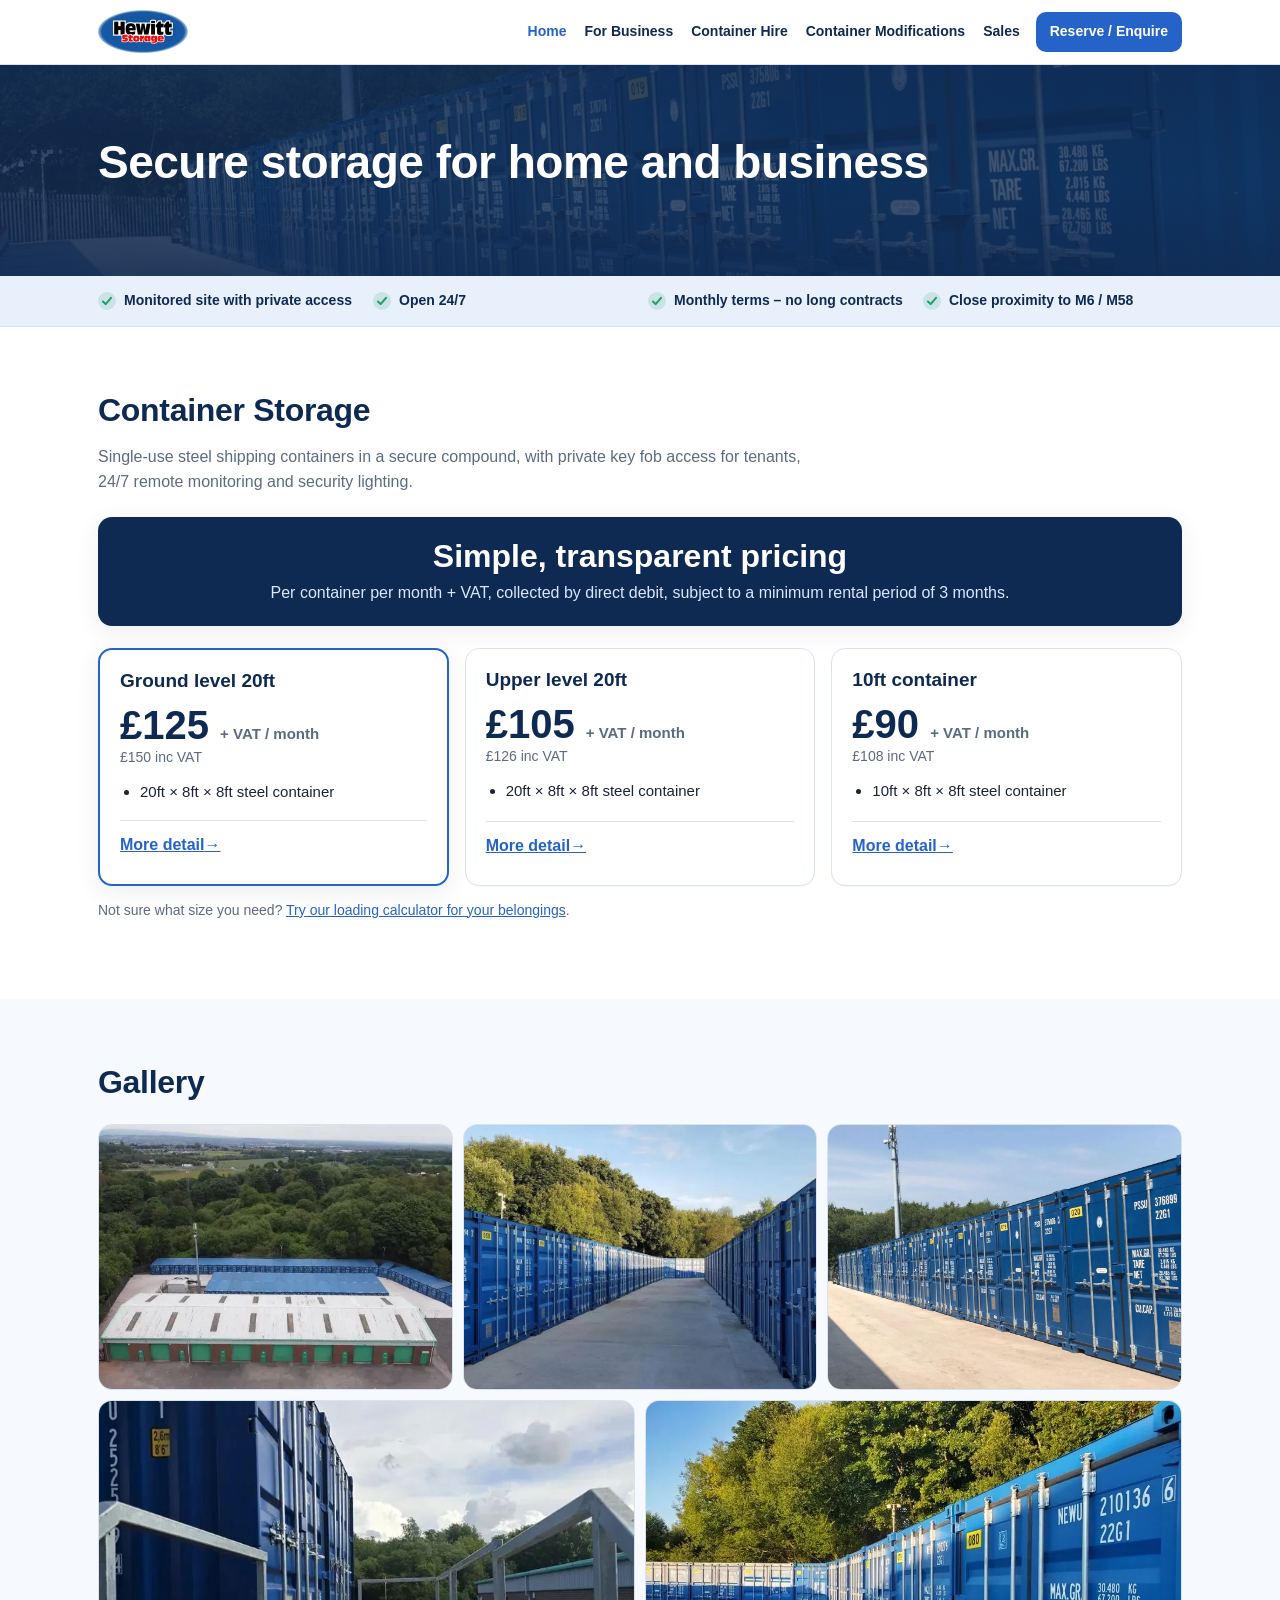
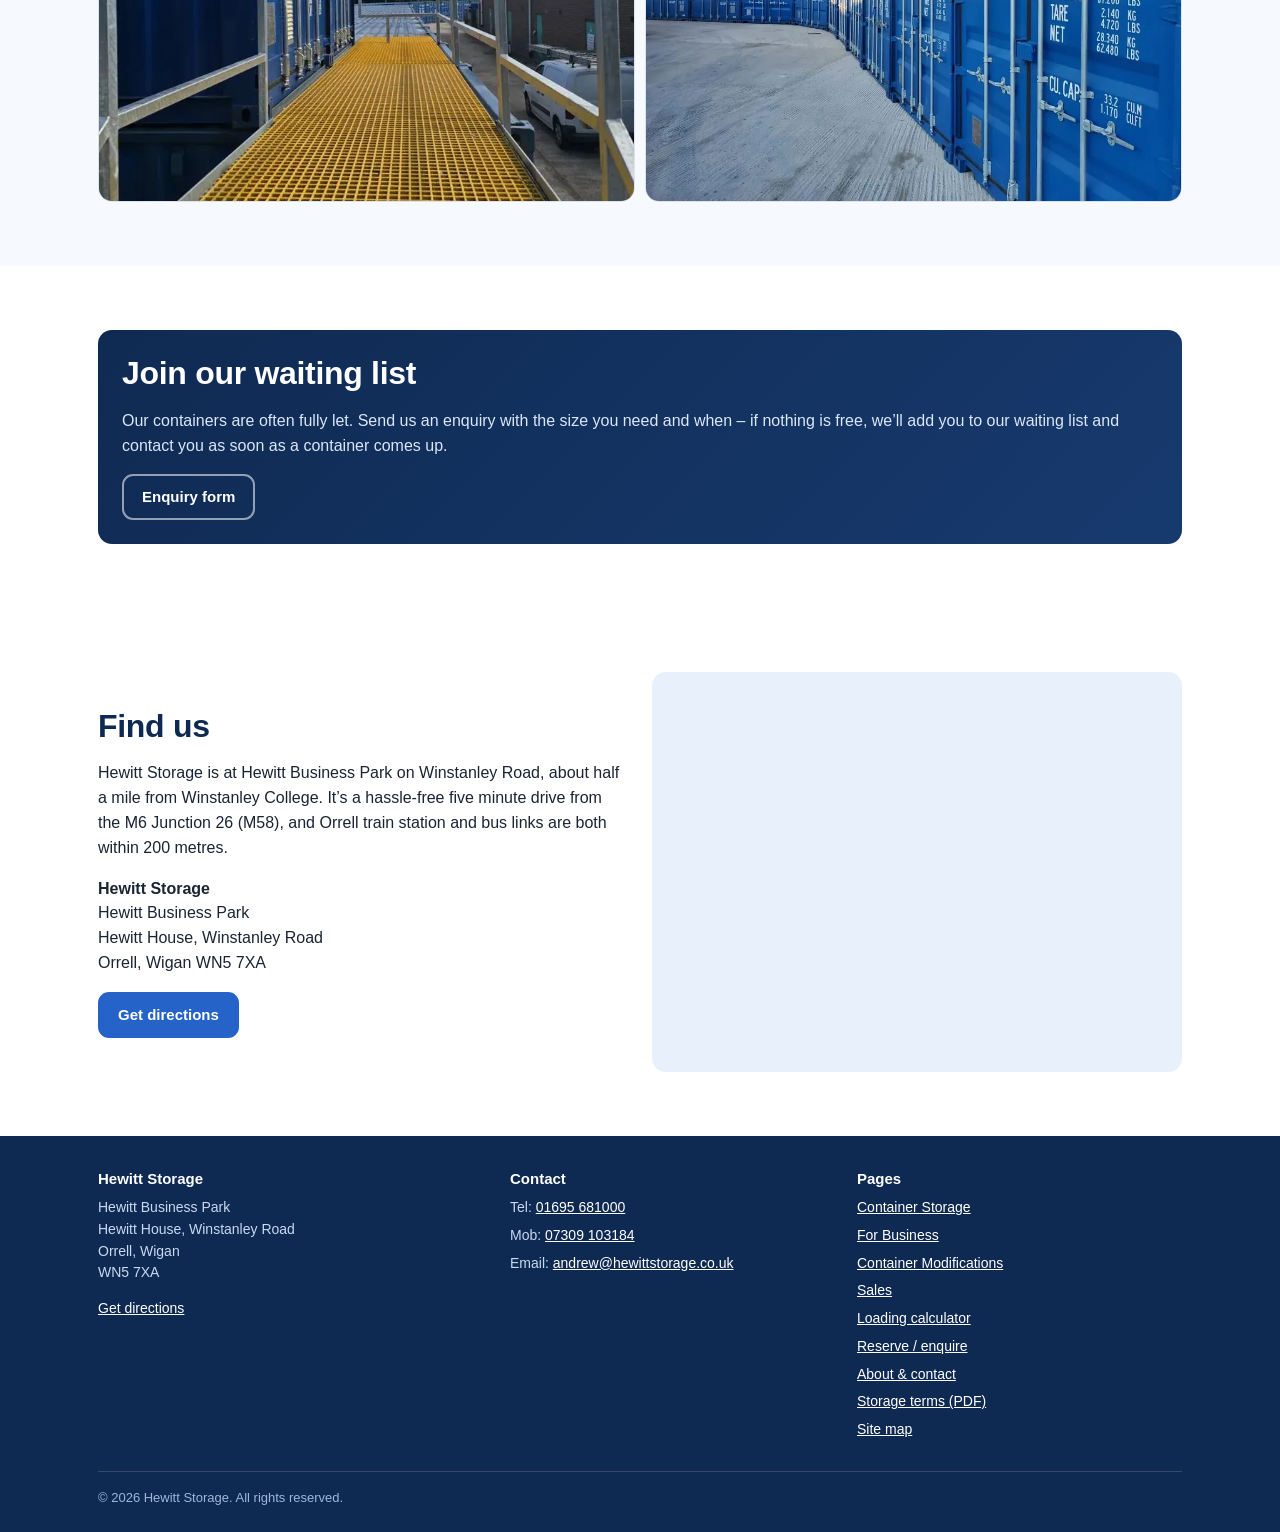
==== index.html @ f9db845c "Preview update 2026-10-16 14:47" ====
<!DOCTYPE html>
<html lang="en-GB">
<head>
<meta charset="utf-8">
<meta name="viewport" content="width=device-width, initial-scale=1">
<!-- PREVIEW-ONLY: remove the next line before go-live (see GO-LIVE.md) -->
<meta name="robots" content="noindex,nofollow"><!-- PREVIEW-ONLY -->
<title>Self Storage Wigan | Container Storage Orrell | Hewitt Storage</title>
<meta name="description" content="Secure storage services for home and business in Orrell, Wigan. Steel container storage from £90 + VAT a month, private fob access, 24/7 remote monitoring. Near the M6 / M58.">
<link rel="canonical" href="https://www.hewittstorage.co.uk/">
<meta name="theme-color" content="#0f2a52">
<meta property="og:type" content="website">
<meta property="og:site_name" content="Hewitt Storage">
<meta property="og:title" content="Self Storage Wigan | Container Storage Orrell | Hewitt Storage">
<meta property="og:description" content="Secure storage services for home and business in Orrell, Wigan. Steel container storage from £90 + VAT a month, private fob access, 24/7 remote monitoring. Near the M6 / M58.">
<meta property="og:url" content="https://www.hewittstorage.co.uk/">
<meta property="og:image" content="https://www.hewittstorage.co.uk/assets/img/container-row-1600.jpg">
<link rel="icon" href="assets/favicon.svg" type="image/svg+xml">
<link rel="stylesheet" href="assets/site.css?v=20261016a">
<!-- Google Tag Manager (existing container GTM-TWHT2SN4). Only loads on hewittstorage.co.uk / hewprop.co.uk, so preview visits are not tracked. -->
<script>if(/(^|\.)(hewittstorage|hewprop)\.co\.uk$/.test(location.hostname)){(function(w,d,s,l,i){w[l]=w[l]||[];w[l].push({'gtm.start':new Date().getTime(),event:'gtm.js'});var f=d.getElementsByTagName(s)[0],j=d.createElement(s),dl=l!='dataLayer'?'&l='+l:'';j.async=true;j.src='https://www.googletagmanager.com/gtm.js?id='+i+dl;f.parentNode.insertBefore(j,f);})(window,document,'script','dataLayer','GTM-TWHT2SN4');}</script>
<script type="application/ld+json">{
 "@context": "https://schema.org",
 "@type": "SelfStorage",
 "@id": "https://www.hewittstorage.co.uk/#hewitt-storage",
 "name": "Hewitt Storage",
 "description": "Secure 20ft steel container storage at Hewitt Business Park, Orrell, Wigan. Private key fob access, 24/7 remote monitoring and security lighting. Ground level 20ft, upper level 20ft and 10ft containers.",
 "url": "https://www.hewittstorage.co.uk/",
 "telephone": "01695 681000",
 "email": "andrew@hewittstorage.co.uk",
 "image": "https://www.hewittstorage.co.uk/assets/img/container-row-1600.jpg",
 "logo": "https://www.hewittstorage.co.uk/assets/img/hewitt-storage-logo.png",
 "priceRange": "£90–£125 + VAT per month",
 "address": {
  "@type": "PostalAddress",
  "streetAddress": "Hewitt House, Winstanley Road",
  "addressLocality": "Orrell, Wigan",
  "addressRegion": "Greater Manchester",
  "postalCode": "WN5 7XA",
  "addressCountry": "GB"
 },
 "geo": {
  "@type": "GeoCoordinates",
  "latitude": 53.52833,
  "longitude": -2.70699
 },
 "hasMap": "https://www.google.com/maps/search/?api=1&query=Hewitt+Business+Park+Winstanley+Road+Orrell+Wigan+WN5+7XA",
 "openingHoursSpecification": [
  {
   "@type": "OpeningHoursSpecification",
   "dayOfWeek": [
    "Monday",
    "Tuesday",
    "Wednesday",
    "Thursday",
    "Friday",
    "Saturday",
    "Sunday"
   ],
   "opens": "00:00",
   "closes": "23:59"
  }
 ],
 "areaServed": [
  "Orrell",
  "Wigan",
  "Upholland",
  "Billinge",
  "Skelmersdale"
 ]
}</script><link rel="preload" as="image" type="image/webp" href="assets/img/container-row-800.webp" media="(max-width:799px)">
<link rel="preload" as="image" type="image/webp" href="assets/img/container-row-1600.webp" media="(min-width:800px)">
</head>
<body class="has-mbar">
<a class="skip" href="#main">Skip to content</a>
<header class="site-head"><div class="wrap">
<a class="brand" href="index.htm"><picture><source type="image/webp" srcset="assets/img/hewitt-storage-logo-180.webp"><img src="assets/img/hewitt-storage-logo.png" alt="Hewitt Storage" width="90" height="44"></picture></a>
<button class="nav-toggle" type="button" aria-expanded="false" aria-controls="site-nav"><svg viewBox="0 0 20 20" aria-hidden="true"><path d="M3 5h14M3 10h14M3 15h14" stroke="currentColor" stroke-width="2" stroke-linecap="round"/></svg>Menu</button>
<nav class="site-nav" id="site-nav" aria-label="Main"><ul><li><a href="index.htm" aria-current="page">Home</a></li><li><a href="business.htm">For Business</a></li><li><a href="container-hire.htm">Container Hire</a></li><li><a href="modifications.htm">Container Modifications</a></li><li><a href="sales.htm">Sales</a></li><li><a class="nav-cta" href="reserve.htm">Reserve / Enquire</a></li></ul></nav>
</div></header>
<main id="main">
<section class="hero"><div class="wrap">
<h1>Secure storage for home and business</h1>
</div></section>
<div class="trust"><div class="wrap"><ul class=""><li><svg class="tick" viewBox="0 0 20 20" aria-hidden="true"><circle cx="10" cy="10" r="10" fill="currentColor" opacity=".15"/><path d="m5.5 10.5 3 3 6-7" fill="none" stroke="currentColor" stroke-width="2.2" stroke-linecap="round" stroke-linejoin="round"/></svg><span>Monitored site with private access</span></li><li><svg class="tick" viewBox="0 0 20 20" aria-hidden="true"><circle cx="10" cy="10" r="10" fill="currentColor" opacity=".15"/><path d="m5.5 10.5 3 3 6-7" fill="none" stroke="currentColor" stroke-width="2.2" stroke-linecap="round" stroke-linejoin="round"/></svg><span>Open 24/7</span></li><li><svg class="tick" viewBox="0 0 20 20" aria-hidden="true"><circle cx="10" cy="10" r="10" fill="currentColor" opacity=".15"/><path d="m5.5 10.5 3 3 6-7" fill="none" stroke="currentColor" stroke-width="2.2" stroke-linecap="round" stroke-linejoin="round"/></svg><span>Monthly terms – no long contracts</span></li><li><svg class="tick" viewBox="0 0 20 20" aria-hidden="true"><circle cx="10" cy="10" r="10" fill="currentColor" opacity=".15"/><path d="m5.5 10.5 3 3 6-7" fill="none" stroke="currentColor" stroke-width="2.2" stroke-linecap="round" stroke-linejoin="round"/></svg><span>Close proximity to M6 / M58</span></li></ul></div></div>

<section class="block" id="prices"><div class="wrap">
<div class="sec-head"><h2>Container Storage</h2><p>Single-use steel shipping containers in a secure compound, with private key fob access for tenants, 24/7 remote monitoring and security lighting.</p></div>
<div class="price-banner"><h3>Simple, transparent pricing</h3><p>Per container per month + VAT, collected by direct debit, subject to a minimum rental period of 3 months.</p></div>
<div class="grid c3"><article class="card price-card feature"><h3>Ground level 20ft</h3>
<div class="amt">£125 <span>+ VAT / month</span></div><div class="inc">£150 inc VAT</div><ul><li>20ft × 8ft × 8ft steel container</li></ul>
<a class="more-link" href="container-20ft-ground.htm">More detail<span class="sr-only"> on the Ground level 20ft</span> &rarr;</a></article><article class="card price-card"><h3>Upper level 20ft</h3>
<div class="amt">£105 <span>+ VAT / month</span></div><div class="inc">£126 inc VAT</div><ul><li>20ft × 8ft × 8ft steel container</li></ul>
<a class="more-link" href="container-20ft-upper-level.htm">More detail<span class="sr-only"> on the Upper level 20ft</span> &rarr;</a></article><article class="card price-card"><h3>10ft container</h3>
<div class="amt">£90 <span>+ VAT / month</span></div><div class="inc">£108 inc VAT</div><ul><li>10ft × 8ft × 8ft steel container</li></ul>
<a class="more-link" href="container-10ft.htm">More detail<span class="sr-only"> on the 10ft container</span> &rarr;</a></article></div>
<p class="small muted price-note">Not sure what size you need? <a href="storage-calculator.html?v=pbsheet">Try our loading calculator for your belongings</a>.</p>
</div></section>
<section class="block alt" id="gallery"><div class="wrap">
<div class="sec-head"><h2>Gallery</h2></div>
<div class="gallery"><figure class="photo"><picture><source type="image/webp" srcset="assets/img/containers-aerial.webp"><img src="assets/img/containers-aerial.jpg" alt="Aerial view of the container storage compound at Hewitt Business Park" width="800" height="450" loading="lazy"></picture></figure><figure class="photo"><picture><source type="image/webp" srcset="assets/img/container-row-2.webp"><img src="assets/img/container-row-2.jpg" alt="Row of blue 20ft steel storage containers" width="900" height="900" loading="lazy"></picture></figure><figure class="photo"><picture><source type="image/webp" srcset="assets/img/container-row-1600.webp"><img src="assets/img/container-row-1600.jpg" alt="Row of 20ft steel storage containers in the secure compound" width="1600" height="900" loading="lazy"></picture></figure><figure class="photo"><picture><source type="image/webp" srcset="assets/img/upper-level-walkway.webp"><img src="assets/img/upper-level-walkway.jpg" alt="Upper-level walkway with yellow grating alongside the containers" width="750" height="1000" loading="lazy"></picture></figure><figure class="photo"><picture><source type="image/webp" srcset="assets/img/container-row-curve.webp"><img src="assets/img/container-row-curve.jpg" alt="Row of blue storage containers in the secure compound" width="1080" height="803" loading="lazy"></picture></figure></div>
</div></section>
<section class="block"><div class="wrap"><div class="cta-band">
<h2>Join our waiting list</h2>
<p>Our containers are often fully let. Send us an enquiry with the size you need and when – if nothing is free, we’ll add you to our waiting list and contact you as soon as a container comes up.</p>
<div class="btns"><a class="btn light" href="reserve.htm">Enquiry form</a></div>
</div></div></section>
<section class="block" id="Location"><div class="wrap split">
<div><h2>Find us</h2><p>Hewitt Storage is at Hewitt Business Park on Winstanley Road, about half a mile from Winstanley College. It’s a hassle-free five minute drive from the M6 Junction 26 (M58), and Orrell train station and bus links are both within 200 metres.</p>
<p><b>Hewitt Storage</b><br>Hewitt Business Park<br>Hewitt House, Winstanley Road<br>Orrell, Wigan WN5 7XA</p>
<div class="btns"><a class="btn" href="https://www.google.com/maps/search/?api=1&query=Hewitt+Business+Park+Winstanley+Road+Orrell+Wigan+WN5+7XA" target="_blank" rel="noopener">Get directions</a></div></div>
<iframe class="map" data-src="https://www.google.com/maps/embed?pb=!1m18!1m12!1m3!1d2371.6487332979527!2d-2.70699043415467!3d53.52833003001754!2m3!1f0!2f0!3f0!3m2!1i1024!2i768!4f13.1!3m3!1m2!1s0x487b1aa8a7d71795%3A0x576aa93d4ecaa1b6!2sHewitt+Business+Park%2C+Winstanley+Road+Orrell%2C+Billinge%2C+Wigan+WN5+7XA!5e0!3m2!1sen!2suk!4v1454769584058" title="Map: Hewitt Storage, Hewitt Business Park, Winstanley Road, Orrell, Wigan WN5 7XA" loading="lazy" referrerpolicy="no-referrer-when-downgrade" allowfullscreen></iframe>
</div></section>

</main>
<footer class="site-foot"><div class="wrap">
<div class="foot-grid">
 <div><h3>Hewitt Storage</h3><p>Hewitt Business Park<br>Hewitt House, Winstanley Road<br>Orrell, Wigan<br>WN5 7XA</p><p><a href="https://www.google.com/maps/search/?api=1&query=Hewitt+Business+Park+Winstanley+Road+Orrell+Wigan+WN5+7XA" rel="noopener" target="_blank">Get directions</a></p></div>
 <div><h3>Contact</h3><ul><li>Tel: <a href="tel:+441695681000">01695 681000</a></li><li>Mob: <a href="tel:+447309103184">07309 103184</a></li><li>Email: <a href="mailto:andrew@hewittstorage.co.uk">andrew@hewittstorage.co.uk</a></li></ul></div>
 <div><h3>Pages</h3><ul><li><a href="storage.htm">Container Storage</a></li><li><a href="business.htm">For Business</a></li><li><a href="modifications.htm">Container Modifications</a></li><li><a href="sales.htm">Sales</a></li><li><a href="storage-calculator.html?v=pbsheet">Loading calculator</a></li><li><a href="reserve.htm">Reserve / enquire</a></li><li><a href="about.htm">About &amp; contact</a></li><li><a href="StorageTerms.pdf">Storage terms (PDF)</a></li><li><a href="site-map.htm">Site map</a></li></ul></div>
</div>
<div class="foot-base">© 2026 Hewitt Storage. All rights reserved.</div>
</div></footer>
<div class="mbar"><a class="btn" href="reserve.htm">Reserve / Enquire</a></div>

<script src="assets/site.js" defer></script>
</body>
</html>
---- assets/site.css ----
/* Hewitt Storage – site styles (no build step) */
:root{
  --navy:#0f2a52; --navy-2:#173a6e; --blue:#2563c9; --blue-2:#3b7be0; --sky:#e8f0fb;
  --ink:#1a2433; --muted:#5b6b82; --line:#d8e2f0; --bg:#f6f9fd; --white:#fff;
  --ok:#1f9d6b; --warn:#d98a1c; --err:#c0392b;
  --radius:14px; --shadow:0 6px 24px rgba(15,42,82,.08);
  --wrap:1120px;
}
*{box-sizing:border-box}
html{-webkit-text-size-adjust:100%;scroll-behavior:smooth}
body{margin:0;font-family:-apple-system,BlinkMacSystemFont,"Segoe UI",Roboto,"Helvetica Neue",Arial,sans-serif;color:var(--ink);background:var(--white);line-height:1.55;-webkit-font-smoothing:antialiased;font-size:16px}
img{max-width:100%;height:auto;display:block}
a{color:var(--blue)}
a:hover{color:var(--navy)}
h1,h2,h3{color:var(--navy);line-height:1.2;margin:0 0 .5em}
h1{font-size:clamp(28px,6vw,46px);letter-spacing:-.5px}
h2{font-size:clamp(22px,4vw,32px);letter-spacing:-.3px}
h3{font-size:19px}
p{margin:0 0 1em}
.wrap{max-width:var(--wrap);margin:0 auto;padding:0 18px}
.skip{position:absolute;left:-999px;top:0;background:#fff;padding:8px 12px;z-index:100}
.skip:focus{left:8px}
:focus-visible{outline:3px solid var(--blue-2);outline-offset:2px}

/* Top strip */
.topbar{background:var(--navy);color:#dbe7f8;font-size:13px}
.topbar .wrap{display:flex;justify-content:space-between;gap:12px;padding-top:6px;padding-bottom:6px;flex-wrap:wrap}
.topbar a{color:#fff;text-decoration:none;font-weight:600}
.topbar .tb-r,.topbar .tb-e{display:none}

/* Header */
.site-head{background:#fff;border-bottom:1px solid var(--line);position:sticky;top:0;z-index:50}
.site-head .wrap{display:flex;align-items:center;justify-content:space-between;gap:12px;min-height:64px}
.brand{display:flex;align-items:center;gap:10px;text-decoration:none}
.brand img{height:44px;width:auto}
.brand span{font-weight:800;color:var(--navy);font-size:15px;line-height:1.1}
.brand small{display:block;font-weight:600;color:var(--muted);font-size:12px}
.nav-toggle{border:1px solid var(--line);background:#fff;border-radius:10px;padding:9px 12px;font:inherit;font-weight:700;color:var(--navy);cursor:pointer;display:flex;align-items:center;gap:8px}
.nav-toggle svg{width:18px;height:18px}
.site-nav{display:none;position:absolute;left:0;right:0;top:100%;background:#fff;border-bottom:1px solid var(--line);box-shadow:var(--shadow)}
.site-nav.open{display:block}
.site-nav ul{list-style:none;margin:0;padding:8px 18px 14px}
.site-nav a{display:block;padding:11px 4px;text-decoration:none;color:var(--navy);font-weight:650;border-bottom:1px solid var(--sky)}
.site-nav a[aria-current="page"]{color:var(--blue)}
.site-nav .nav-cta{margin-top:10px;border:0;background:var(--blue);color:#fff;text-align:center;border-radius:10px}

/* Buttons */
.btn{display:inline-flex;align-items:center;justify-content:center;gap:8px;font:inherit;font-weight:700;font-size:15px;text-decoration:none;border-radius:11px;padding:12px 18px;border:2px solid var(--blue);background:var(--blue);color:#fff;cursor:pointer;transition:background .15s,border-color .15s,color .15s;line-height:1.2}
.btn:hover{background:var(--navy);border-color:var(--navy);color:#fff}
.btn.sec{background:#fff;color:var(--navy);border-color:var(--line)}
.btn.sec:hover{border-color:var(--navy)}
.btn.light{background:transparent;color:#fff;border-color:rgba(255,255,255,.55)}
.btn.light:hover{background:#fff;color:var(--navy);border-color:#fff}
.btn svg{width:17px;height:17px;flex:none}
.btns{display:flex;flex-wrap:wrap;gap:10px}

/* Hero */
.hero{position:relative;color:#fff;background:var(--navy) center/cover no-repeat;isolation:isolate}
.hero::before{content:"";position:absolute;inset:0;background:linear-gradient(180deg,rgba(15,42,82,.88),rgba(15,42,82,.78) 55%,rgba(15,42,82,.92));z-index:-1}
.hero .wrap{padding-top:38px;padding-bottom:40px}
.hero h1{color:#fff;margin-bottom:.35em}
.eyebrow{display:inline-block;font-size:13px;font-weight:700;letter-spacing:.4px;text-transform:uppercase;color:#bcd3f5;margin-bottom:10px}
.hero .lead{font-size:18px;color:#e6eefb;max-width:640px}
.chips{display:grid;grid-template-columns:repeat(3,1fr);gap:8px;margin:20px 0 22px;max-width:760px}
.chip{background:rgba(255,255,255,.1);border:1px solid rgba(255,255,255,.22);border-radius:12px;padding:10px 10px;display:flex;flex-direction:column;align-items:flex-start;gap:2px;text-decoration:none;color:#fff;min-width:0}
.chip b{font-size:22px;white-space:nowrap}
.chip small{display:block;color:#c9d9f2;font-size:12px;line-height:1.25;min-height:2.5em}
.chip em{font-style:normal;font-size:12px;color:#c9d9f2;font-weight:600}
.page-hero{background:linear-gradient(135deg,var(--navy),var(--navy-2));color:#fff}
.page-hero .wrap{padding-top:30px;padding-bottom:30px}
.page-hero h1{color:#fff;font-size:clamp(26px,5vw,40px)}
.page-hero p{color:#dbe7f8;max-width:700px;margin:0}

/* Sections */
section.block{padding:44px 0}
section.alt{background:var(--bg)}
.sec-head{max-width:720px;margin-bottom:22px}
.sec-head p{color:var(--muted)}
.grid{display:grid;gap:16px}
.card{background:#fff;border:1px solid var(--line);border-radius:var(--radius);padding:20px;box-shadow:0 1px 0 rgba(15,42,82,.03)}
.card h3{margin-bottom:.3em}
.muted{color:var(--muted)}
.small{font-size:14px}

/* Trust strip */
.trust{background:var(--sky);border-bottom:1px solid var(--line)}
.trust ul{list-style:none;margin:0;padding:14px 0;display:grid;grid-template-columns:1fr 1fr;gap:10px 16px;font-size:14px;font-weight:650;color:var(--navy)}
.trust li{display:flex;gap:8px;align-items:flex-start}
.tick{flex:none;width:18px;height:18px;margin-top:2px;color:var(--ok)}

/* Price cards */
.price-card{position:relative;display:flex;flex-direction:column}
.price-card .tag{align-self:flex-start;font-size:12px;font-weight:800;letter-spacing:.3px;text-transform:uppercase;background:var(--sky);color:var(--blue);border-radius:999px;padding:4px 10px;margin-bottom:10px}
.price-card .amt{font-size:40px;font-weight:800;color:var(--navy);line-height:1;margin:6px 0 2px}
.price-card .amt span{font-size:15px;font-weight:600;color:var(--muted)}
.price-card .inc{color:var(--muted);font-size:14px;margin-bottom:12px}
.price-card ul{margin:0 0 16px;padding-left:20px;color:var(--ink);font-size:15px}
.price-card .btn{margin-top:auto}
.price-card.feature{border:2px solid var(--blue);box-shadow:var(--shadow)}

/* Tables */
.table-wrap{overflow-x:auto;border:1px solid var(--line);border-radius:var(--radius);background:#fff}
table{border-collapse:collapse;width:100%;font-size:15px;min-width:520px}
th,td{text-align:left;padding:12px 14px;border-bottom:1px solid var(--line);vertical-align:top}
thead th{background:var(--navy);color:#fff;font-weight:700}
tbody tr:last-child td{border-bottom:0}
td.num,th.num{text-align:right;white-space:nowrap}
tfoot td{font-weight:700;background:var(--sky)}

/* Steps */
.steps{counter-reset:s;list-style:none;margin:0;padding:0;display:grid;gap:14px}
.steps li{counter-increment:s;background:#fff;border:1px solid var(--line);border-radius:var(--radius);padding:18px 18px 18px 64px;position:relative}
.steps li::before{content:counter(s);position:absolute;left:18px;top:18px;width:32px;height:32px;border-radius:50%;background:var(--navy);color:#fff;font-weight:800;display:flex;align-items:center;justify-content:center}
.steps h3{font-size:17px;margin-bottom:.2em}
.steps p{margin:0;color:var(--muted);font-size:15px}

/* Media */
.photo{border-radius:var(--radius);overflow:hidden;border:1px solid var(--line);background:var(--sky)}
.photo img{width:100%;height:100%;object-fit:cover}
.photo figcaption{font-size:13px;color:var(--muted);padding:8px 12px;background:#fff}
.gallery{display:grid;grid-template-columns:1fr 1fr;gap:10px}
.gallery .photo{aspect-ratio:4/3}
.gallery figure{margin:0}
.split{display:grid;gap:24px;align-items:center}
.map{border:0;width:100%;height:320px;border-radius:var(--radius);display:block;background:var(--sky)}

/* Service tiles */
.tile{display:flex;gap:14px;align-items:center;text-decoration:none;color:inherit}
.tile img{width:96px;height:72px;object-fit:cover;border-radius:10px;flex:none}
.tile h3{margin:0 0 .15em;font-size:17px}
.tile p{margin:0;font-size:14px;color:var(--muted)}
.tile:hover h3{color:var(--blue)}

/* Callouts */
.callout{border-left:4px solid var(--blue);background:var(--sky);border-radius:0 12px 12px 0;padding:14px 16px;margin:0 0 16px}
.callout.warn{border-color:var(--warn);background:#fdf5e8}
.cta-band{background:linear-gradient(135deg,var(--navy),var(--navy-2));color:#fff;border-radius:var(--radius);padding:24px}
.cta-band h2{color:#fff}
.cta-band p{color:#dbe7f8}

/* Calculator embed */
.calc-frame{width:100%;max-width:900px;height:1500px;border:0;display:block;margin:0 auto}

/* Forms */
.form{display:grid;gap:16px}
.field label,.field legend{display:block;font-weight:700;color:var(--navy);margin-bottom:6px;font-size:15px}
.field .hint{font-weight:500;color:var(--muted);font-size:13px}
.field input[type=text],.field input[type=email],.field input[type=tel],.field select,.field textarea{width:100%;font:inherit;font-size:16px;padding:12px 13px;border:1.5px solid var(--line);border-radius:10px;background:#fff;color:var(--ink)}
.field textarea{min-height:120px;resize:vertical}
.field input:focus,.field select:focus,.field textarea:focus{border-color:var(--blue);outline:none;box-shadow:0 0 0 3px rgba(37,99,201,.15)}
fieldset.field{border:0;margin:0;padding:0;min-width:0}
.opts{display:grid;gap:8px}
.opt{display:flex;align-items:center;gap:10px;border:1.5px solid var(--line);border-radius:10px;padding:11px 13px;cursor:pointer;background:#fff;font-weight:600}
.opt input{width:18px;height:18px;accent-color:var(--blue);flex:none}
.opt:has(input:checked){border-color:var(--blue);background:var(--sky)}
.opt small{display:block;font-weight:500;color:var(--muted)}
.field.invalid input,.field.invalid select,.field.invalid textarea,.field.invalid .opt{border-color:var(--err)}
.err{display:none;color:var(--err);font-size:14px;font-weight:600;margin-top:6px}
.field.invalid .err{display:block}
.hp{position:absolute!important;left:-9999px!important;width:1px;height:1px;overflow:hidden}
.form-status{display:none;border-radius:12px;padding:14px 16px;font-weight:600}
.form-status.show{display:block}
.form-status.ok{background:#e6f6ef;color:#145c40;border:1px solid #b6e3cf}
.form-status.bad{background:#fdecea;color:#8a2a20;border:1px solid #f3c1bb}

/* Footer */
.site-foot{background:var(--navy);color:#c9d9f2;font-size:14px;margin-top:0}
.site-foot .wrap{padding-top:34px;padding-bottom:24px}
.site-foot h3{color:#fff;font-size:15px;margin-bottom:.6em}
.site-foot a{color:#fff}
.site-foot ul{list-style:none;margin:0;padding:0}
.site-foot li{margin:0 0 6px}
.foot-grid{display:grid;gap:22px}
.foot-base{border-top:1px solid rgba(255,255,255,.15);margin-top:24px;padding-top:16px;font-size:13px;color:#9fb6da}

/* Mobile action bar */
.mbar{position:fixed;left:0;right:0;bottom:0;z-index:60;display:grid;grid-template-columns:1fr 1fr;gap:8px;padding:8px 10px calc(8px + env(safe-area-inset-bottom));background:rgba(255,255,255,.97);border-top:1px solid var(--line);box-shadow:0 -4px 16px rgba(15,42,82,.08)}
.mbar .btn{padding:11px 10px;font-size:15px}
body.has-mbar{padding-bottom:70px}

.prose{max-width:760px}
.prose ul{padding-left:20px}
.prose li{margin-bottom:6px}
.kv{display:grid;grid-template-columns:auto 1fr;gap:6px 14px;margin:0}
.kv dt{font-weight:700;color:var(--navy)}
.kv dd{margin:0}

@media (min-width:600px){
  .chip{padding:12px 14px}
  .chip small{font-size:13px;min-height:0}
  .chip b{font-size:26px}
  .grid.c2{grid-template-columns:1fr 1fr}
  .gallery{grid-template-columns:repeat(3,1fr)}
  .trust ul{grid-template-columns:repeat(4,1fr)}
  .opts.row{grid-template-columns:repeat(2,1fr)}
}
@media (min-width:900px){
  .topbar .tb-r{display:block}
  .topbar .tb-e{display:inline}
  .nav-toggle{display:none}
  .site-nav{display:block;position:static;border:0;box-shadow:none;background:transparent}
  .site-nav ul{display:flex;align-items:center;gap:2px;padding:0}
  .site-nav a{border:0;padding:8px 10px;font-size:14.5px;border-radius:8px}
  .site-nav a:hover{background:var(--sky)}
  .site-nav .nav-cta{margin:0 0 0 6px;padding:9px 14px}
  .site-nav .nav-cta:hover{background:var(--navy);color:#fff}
  .hero .wrap{padding-top:70px;padding-bottom:70px}
  .grid.c3{grid-template-columns:repeat(3,1fr)}
  .grid.c4{grid-template-columns:repeat(4,1fr)}
  .steps{grid-template-columns:repeat(4,1fr)}
  .steps li{padding:62px 18px 18px}
  .split{grid-template-columns:1fr 1fr}
  .split.wide-l{grid-template-columns:1.3fr 1fr}
  .foot-grid{grid-template-columns:1.2fr 1fr 1fr}
  .mbar{display:none}
  body.has-mbar{padding-bottom:0}
  .map{height:400px}
  .calc-frame{height:860px}
  section.block{padding:64px 0}
  .opts.row3{grid-template-columns:repeat(3,1fr)}
  .opts.row4{grid-template-columns:repeat(4,1fr)}
}
@media (prefers-reduced-motion:reduce){html{scroll-behavior:auto}*{transition:none!important}}
.site-nav a.nav-cta[aria-current="page"]{color:#fff;background:var(--navy)}
.opt{align-items:flex-start}
.opt input{margin:2px 0 0}
.opt small{font-size:13px;line-height:1.3;margin-top:2px}
.field label.opt{display:flex;margin:0;font-size:15px;color:var(--ink)}
@media (max-width:599px){
  table{min-width:0;font-size:14px}
  th,td{padding:10px 8px}
  thead th.num{white-space:normal}
}

/* Storage-only additions (08/10/2026) */
.price-card .tags{display:flex;flex-wrap:wrap;gap:6px;margin-bottom:10px}
.price-card .tags .tag{margin-bottom:0}
.sod{display:inline-block;font-size:12px;font-weight:800;letter-spacing:.3px;text-transform:uppercase;background:#fdf5e8;color:#8a5a12;border:1px solid #f1d6a8;border-radius:999px;padding:3px 10px}
.price-note{margin-top:14px}
.chip-note{font-size:13px;color:#c9d9f2;margin:-12px 0 20px}

/* hero photo: WebP with JPG fallback, smaller file on phones */
.hero{background-image:url('img/container-row-1600.jpg');background-image:image-set(url('img/container-row-1600.webp') type('image/webp'),url('img/container-row-1600.jpg') type('image/jpeg'))}
@media (max-width:799px){.hero{background-image:url('img/container-row-800.jpg');background-image:image-set(url('img/container-row-800.webp') type('image/webp'),url('img/container-row-800.jpg') type('image/jpeg'))}}
h2.h3{font-size:19px;line-height:1.2;margin:0 0 .3em}
/* 12/10/2026 – tagline, pricing detail, nav fit, gallery */
.brand .tagline{font-weight:700;color:var(--navy);font-size:12px;line-height:1.3;max-width:170px}
.price-card details.more{margin:0 0 16px;border-top:1px solid var(--line);padding-top:10px}
.price-card details.more summary{cursor:pointer;font-weight:700;color:var(--blue);min-height:44px;display:flex;align-items:center}
.price-card details.more ul{margin:6px 0 0}
.sr-only{position:absolute;width:1px;height:1px;padding:0;margin:-1px;overflow:hidden;clip:rect(0,0,0,0);white-space:nowrap;border:0}
.foot-note{margin:14px 0 0;color:inherit;opacity:.85}
@media (min-width:900px){.brand .tagline{max-width:none;font-size:13px}.site-nav a{padding:8px 8px;font-size:14px}}
@media (min-width:900px) and (max-width:1199px){.nav-toggle{display:flex}.site-nav{display:none;position:absolute;left:0;right:0;top:100%;background:#fff;border-bottom:1px solid var(--line);box-shadow:var(--shadow)}.site-nav.open{display:block}.site-nav ul{display:block;padding:8px 18px 14px}.site-nav a{display:block;padding:11px 4px}.site-nav .nav-cta{margin:10px 0 0}}
@media (min-width:1200px){.site-nav a{white-space:nowrap}.brand .tagline{max-width:230px}}


.pill-hl{display:inline-block;background:var(--blue);color:#fff;font-weight:800;font-size:14px;letter-spacing:.3px;text-transform:uppercase;border-radius:999px;padding:6px 14px;margin-bottom:10px}
.price-banner{background:var(--navy);color:#fff;border-radius:14px;padding:20px 24px;margin:0 0 22px;text-align:center;box-shadow:var(--shadow)}
.price-banner h3{color:#fff;font-size:clamp(24px,4vw,32px);font-weight:800;margin:0 0 6px}
.price-banner p{margin:0;color:#dbe7ff;font-size:16px}
.price-card .more-link{margin-top:auto;display:flex;align-items:center;min-height:44px;font-weight:700;color:var(--blue);border-top:1px solid var(--line);padding-top:6px}
.grid.c2{display:grid;gap:20px;grid-template-columns:repeat(auto-fit,minmax(280px,1fr))}
.unit-photo{display:block;width:100%;height:auto;max-height:440px;object-fit:cover;border-radius:14px;margin:0 0 22px;box-shadow:var(--shadow)}
.unit-photo.portrait{max-width:480px;max-height:none;margin-left:auto;margin-right:auto}
.photo-pair{display:grid;grid-template-columns:1fr 1fr;gap:16px;max-width:900px;margin:0 auto 22px}
.photo-pair .unit-photo{max-width:none;margin:0}
@media(max-width:600px){.photo-pair{grid-template-columns:1fr}}
.photo-mix{display:grid;grid-template-columns:1fr 1fr;gap:12px;max-width:1100px;margin:0 auto 18px}
.photo-mix .unit-photo{max-width:none;margin:0;width:100%;height:100%;aspect-ratio:4/3;max-height:42vh;object-fit:cover}


/* 15/10/2026 – home gallery 3 photos: odd last photo spans full row on mobile */
@media(max-width:599px){.gallery figure:last-child:nth-child(odd){grid-column:1/-1;aspect-ratio:16/9}}
/* home gallery 5 photos: desktop 3 + 2, mobile 2 cols with full-width last */
@media(min-width:600px){.gallery{grid-template-columns:repeat(6,1fr)}.gallery figure{grid-column:span 2}.gallery figure:nth-child(4),.gallery figure:nth-child(5){grid-column:span 3}}
/* modifications hero: Grafotherm spraying photo */
.page-hero.mods-hero{background:linear-gradient(135deg,rgba(15,42,82,.85) 0%,rgba(23,58,110,.75) 60%,rgba(37,99,201,.6) 100%),url(img/mods-hero-spray.webp) 50% 58%/cover no-repeat}
@media(min-width:900px){.page-hero.mods-hero{min-height:380px;display:flex;align-items:center;background:linear-gradient(90deg,#0f2a52 0%,#0f2a52 53%,rgba(15,42,82,.85) 60%,rgba(15,42,82,.35) 72%,rgba(23,58,110,.12) 100%),url(img/mods-hero-spray.webp) right 55%/48% auto no-repeat,#0f2a52}.page-hero.mods-hero .wrap{width:100%}}
/* container hire photo */
.block.hire-photo{padding-bottom:0}
.block.hire-photo+.block{padding-top:24px}
@media(min-width:900px){.hire-photo img{aspect-ratio:21/9!important;max-height:460px}}
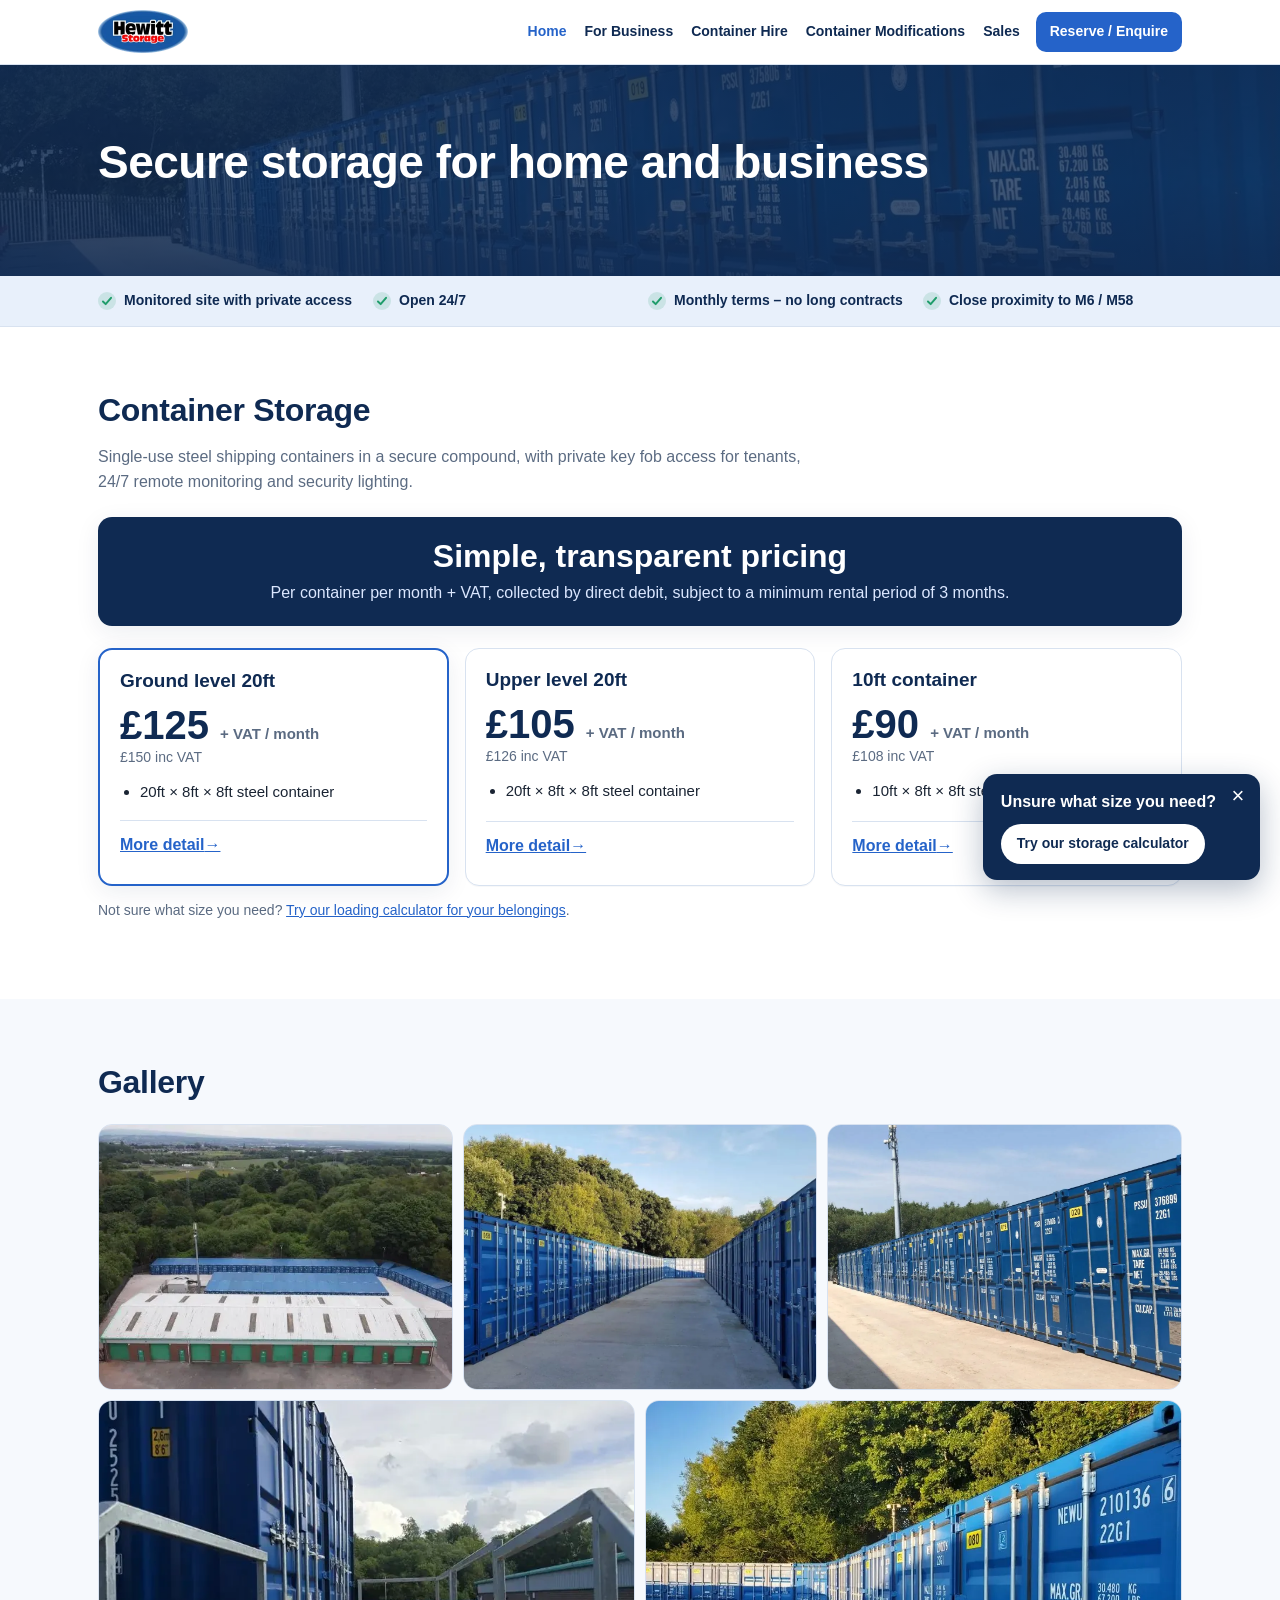
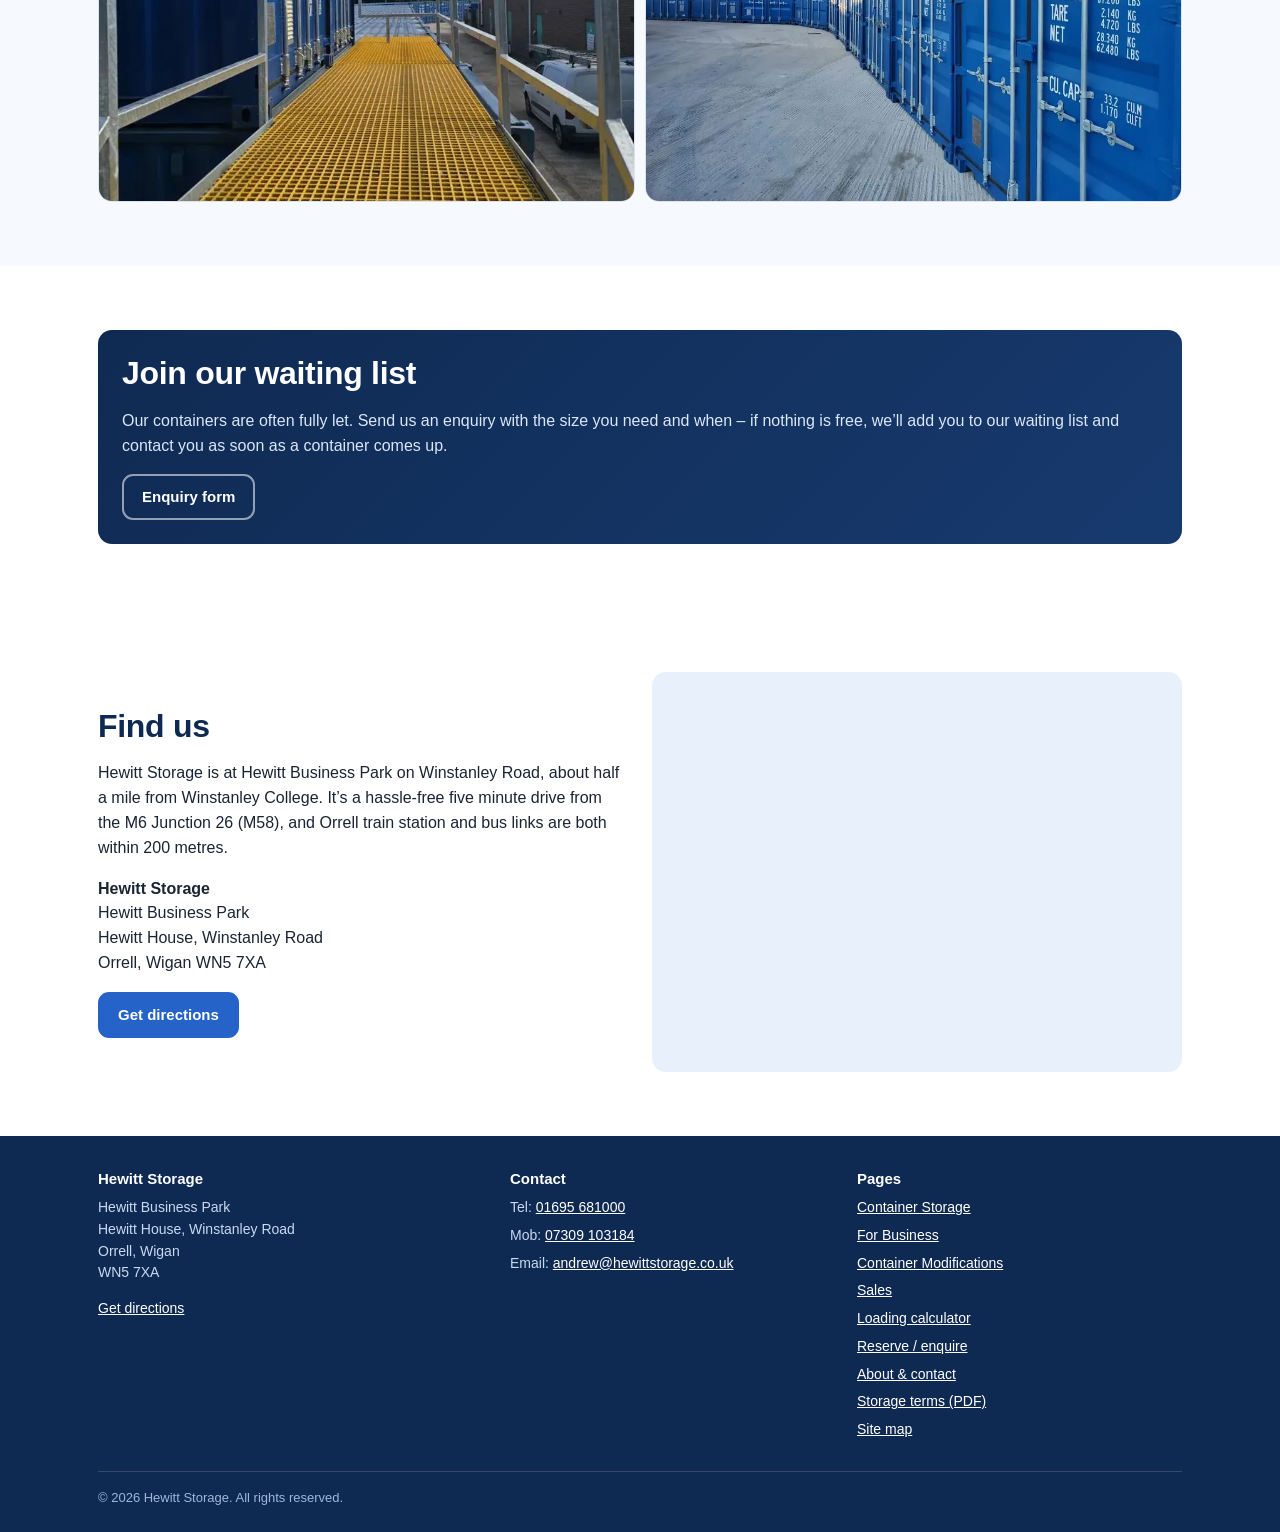
==== commit 8abd54b8: "Preview update 2026-10-16 14:55" ====
--- a/index.html
+++ b/index.html
@@ -16,7 +16,7 @@
 <meta property="og:url" content="https://www.hewittstorage.co.uk/">
 <meta property="og:image" content="https://www.hewittstorage.co.uk/assets/img/container-row-1600.jpg">
 <link rel="icon" href="assets/favicon.svg" type="image/svg+xml">
-<link rel="stylesheet" href="assets/site.css?v=20261016a">
+<link rel="stylesheet" href="assets/site.css?v=20261016b">
 <!-- Google Tag Manager (existing container GTM-TWHT2SN4). Only loads on hewittstorage.co.uk / hewprop.co.uk, so preview visits are not tracked. -->
 <script>if(/(^|\.)(hewittstorage|hewprop)\.co\.uk$/.test(location.hostname)){(function(w,d,s,l,i){w[l]=w[l]||[];w[l].push({'gtm.start':new Date().getTime(),event:'gtm.js'});var f=d.getElementsByTagName(s)[0],j=d.createElement(s),dl=l!='dataLayer'?'&l='+l:'';j.async=true;j.src='https://www.googletagmanager.com/gtm.js?id='+i+dl;f.parentNode.insertBefore(j,f);})(window,document,'script','dataLayer','GTM-TWHT2SN4');}</script>
 <script type="application/ld+json">{
@@ -71,7 +71,7 @@
 }</script><link rel="preload" as="image" type="image/webp" href="assets/img/container-row-800.webp" media="(max-width:799px)">
 <link rel="preload" as="image" type="image/webp" href="assets/img/container-row-1600.webp" media="(min-width:800px)">
 </head>
-<body class="has-mbar">
+<body>
 <a class="skip" href="#main">Skip to content</a>
 <header class="site-head"><div class="wrap">
 <a class="brand" href="index.htm"><picture><source type="image/webp" srcset="assets/img/hewitt-storage-logo-180.webp"><img src="assets/img/hewitt-storage-logo.png" alt="Hewitt Storage" width="90" height="44"></picture></a>
@@ -121,8 +121,36 @@
 </div>
 <div class="foot-base">© 2026 Hewitt Storage. All rights reserved.</div>
 </div></footer>
-<div class="mbar"><a class="btn" href="reserve.htm">Reserve / Enquire</a></div>
-
+<!-- Storage-calculator nudge (shown after 6s or 40% scroll; hidden 7 days once dismissed/clicked) -->
+<style>
+.calc-nudge{position:fixed;right:20px;bottom:20px;z-index:70;max-width:300px;background:var(--navy,#0f2a52);color:#fff;border-radius:14px;box-shadow:0 10px 30px rgba(15,42,82,.3);padding:16px 44px 16px 18px;transform:translateY(140%);opacity:0;visibility:hidden;transition:transform .45s ease,opacity .45s ease,visibility 0s .45s}
+.calc-nudge.show{transform:none;opacity:1;visibility:visible;transition:transform .45s ease,opacity .45s ease}
+.calc-nudge p{margin:0 0 10px;font-weight:700;font-size:16px;color:#fff}
+.calc-nudge a.nudge-go{display:inline-block;background:#fff;color:var(--navy,#0f2a52);font-weight:700;text-decoration:none;border-radius:999px;padding:9px 16px;font-size:14px}
+.calc-nudge a.nudge-go:hover,.calc-nudge a.nudge-go:focus{background:var(--sky,#e8f0fb)}
+.calc-nudge .nudge-x{position:absolute;top:6px;right:6px;width:32px;height:32px;border:0;border-radius:50%;background:transparent;color:#fff;font-size:22px;line-height:1;cursor:pointer}
+.calc-nudge .nudge-x:hover,.calc-nudge .nudge-x:focus{background:rgba(255,255,255,.15)}
+@media (max-width:899px){.calc-nudge{left:10px;right:10px;bottom:calc(10px + env(safe-area-inset-bottom));max-width:none;padding:10px 42px 10px 14px;display:flex;align-items:center;gap:10px;justify-content:space-between}
+.calc-nudge p{margin:0;font-size:14px}.calc-nudge a.nudge-go{padding:7px 12px;font-size:13px;white-space:nowrap}}
+@media (prefers-reduced-motion:reduce){.calc-nudge,.calc-nudge.show{transition:none}}
+</style>
+<aside class="calc-nudge" id="calc-nudge" role="complementary" aria-label="Storage calculator suggestion" hidden>
+<p>Unsure what size you need?</p>
+<a class="nudge-go" href="storage-calculator.html?v=pbsheet">Try our storage calculator</a>
+<button type="button" class="nudge-x" aria-label="Close storage calculator suggestion">&times;</button>
+</aside>
+<script>
+(function(){var K='hsCalcNudgeHideUntil',el=document.getElementById('calc-nudge');if(!el)return;
+try{if(+localStorage.getItem(K)>Date.now())return;}catch(e){}
+var shown=false;function hide7(){try{localStorage.setItem(K,String(Date.now()+7*864e5));}catch(e){}}
+function show(){if(shown)return;shown=true;el.hidden=false;requestAnimationFrame(function(){requestAnimationFrame(function(){el.classList.add('show');});});window.removeEventListener('scroll',onS);}
+function onS(){var h=document.documentElement.scrollHeight-innerHeight;if(h>0&&scrollY/h>=0.4)show();}
+setTimeout(show,6000);window.addEventListener('scroll',onS,{passive:true});
+el.querySelector('.nudge-x').addEventListener('click',function(){hide7();el.classList.remove('show');setTimeout(function(){el.hidden=true;},460);});
+el.querySelector('.nudge-go').addEventListener('click',hide7);
+document.addEventListener('keydown',function(e){if(e.key==='Escape'&&el.classList.contains('show'))el.querySelector('.nudge-x').click();});
+})();
+</script>
 <script src="assets/site.js" defer></script>
 </body>
 </html>
--- a/assets/site.css
+++ b/assets/site.css
@@ -173,11 +173,6 @@
 .foot-grid{display:grid;gap:22px}
 .foot-base{border-top:1px solid rgba(255,255,255,.15);margin-top:24px;padding-top:16px;font-size:13px;color:#9fb6da}
 
-/* Mobile action bar */
-.mbar{position:fixed;left:0;right:0;bottom:0;z-index:60;display:grid;grid-template-columns:1fr 1fr;gap:8px;padding:8px 10px calc(8px + env(safe-area-inset-bottom));background:rgba(255,255,255,.97);border-top:1px solid var(--line);box-shadow:0 -4px 16px rgba(15,42,82,.08)}
-.mbar .btn{padding:11px 10px;font-size:15px}
-body.has-mbar{padding-bottom:70px}
-
 .prose{max-width:760px}
 .prose ul{padding-left:20px}
 .prose li{margin-bottom:6px}
@@ -212,8 +207,6 @@
   .split{grid-template-columns:1fr 1fr}
   .split.wide-l{grid-template-columns:1.3fr 1fr}
   .foot-grid{grid-template-columns:1.2fr 1fr 1fr}
-  .mbar{display:none}
-  body.has-mbar{padding-bottom:0}
   .map{height:400px}
   .calc-frame{height:860px}
   section.block{padding:64px 0}
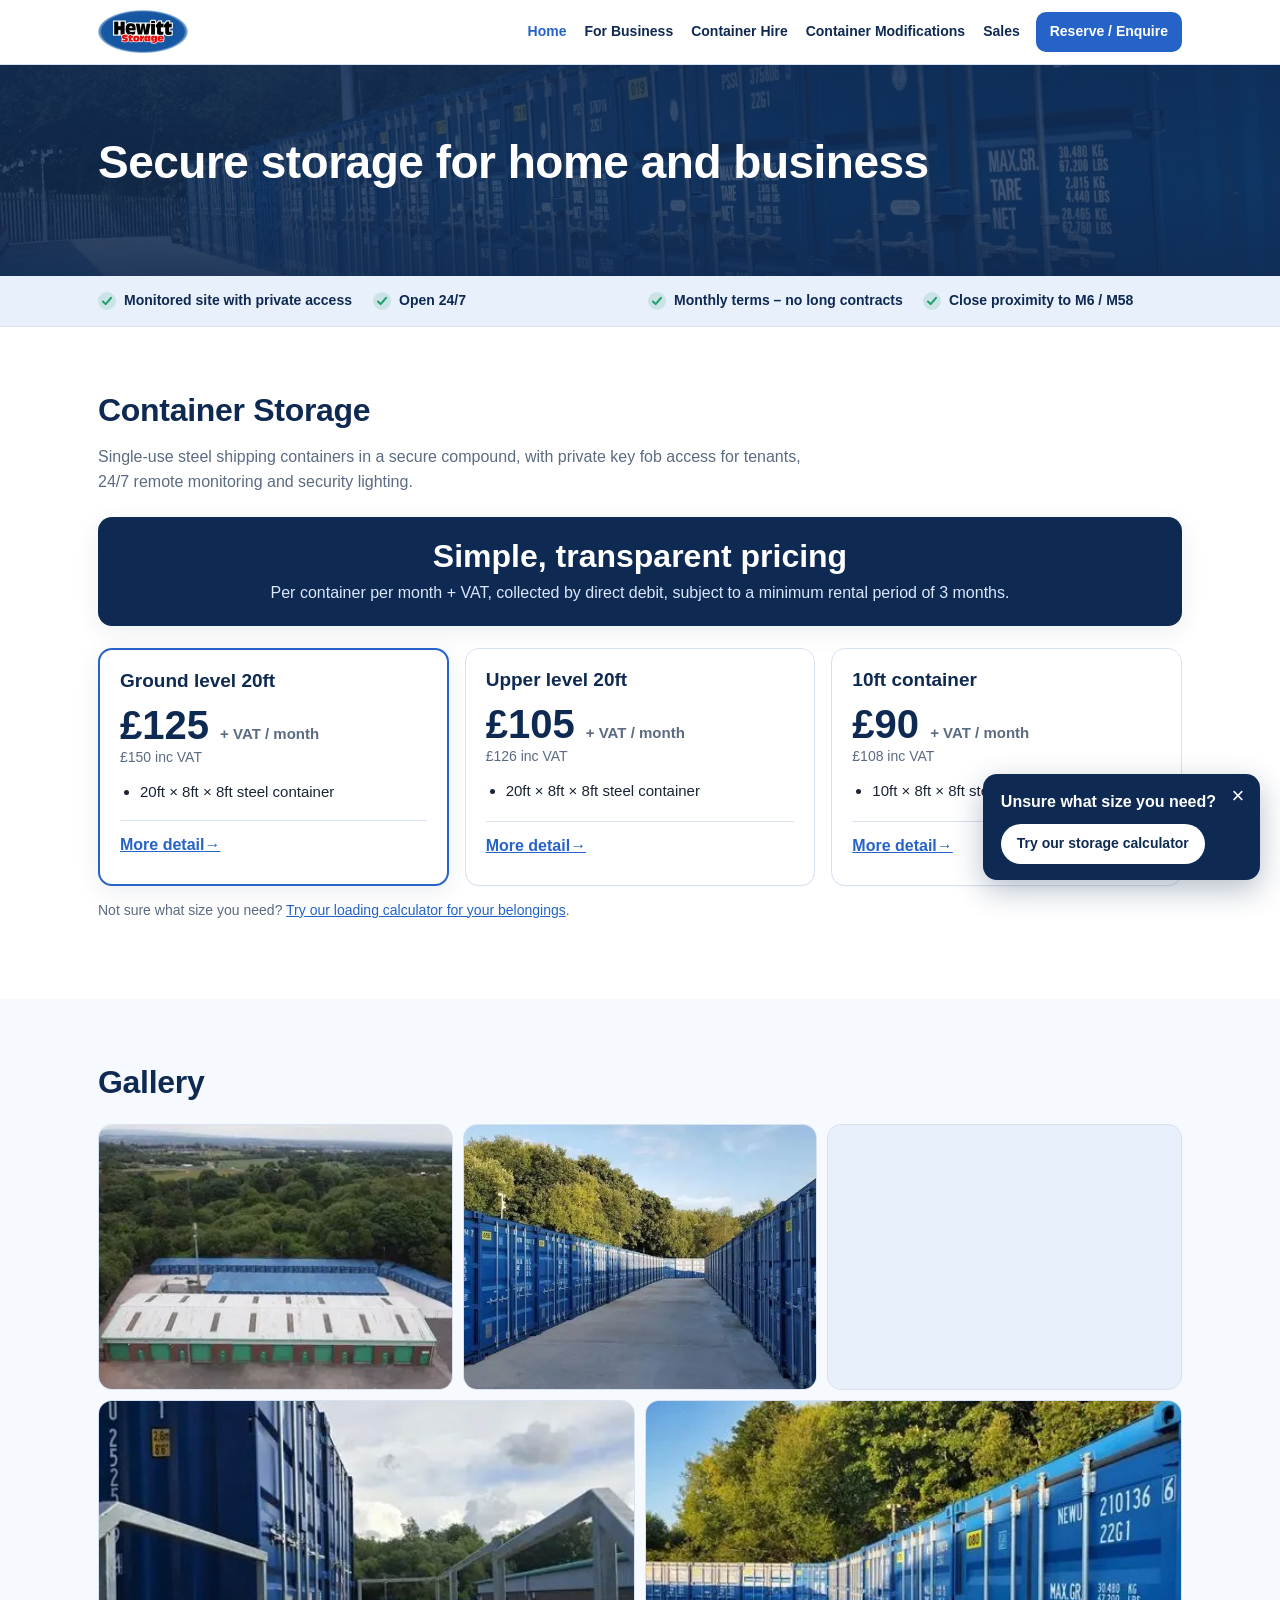
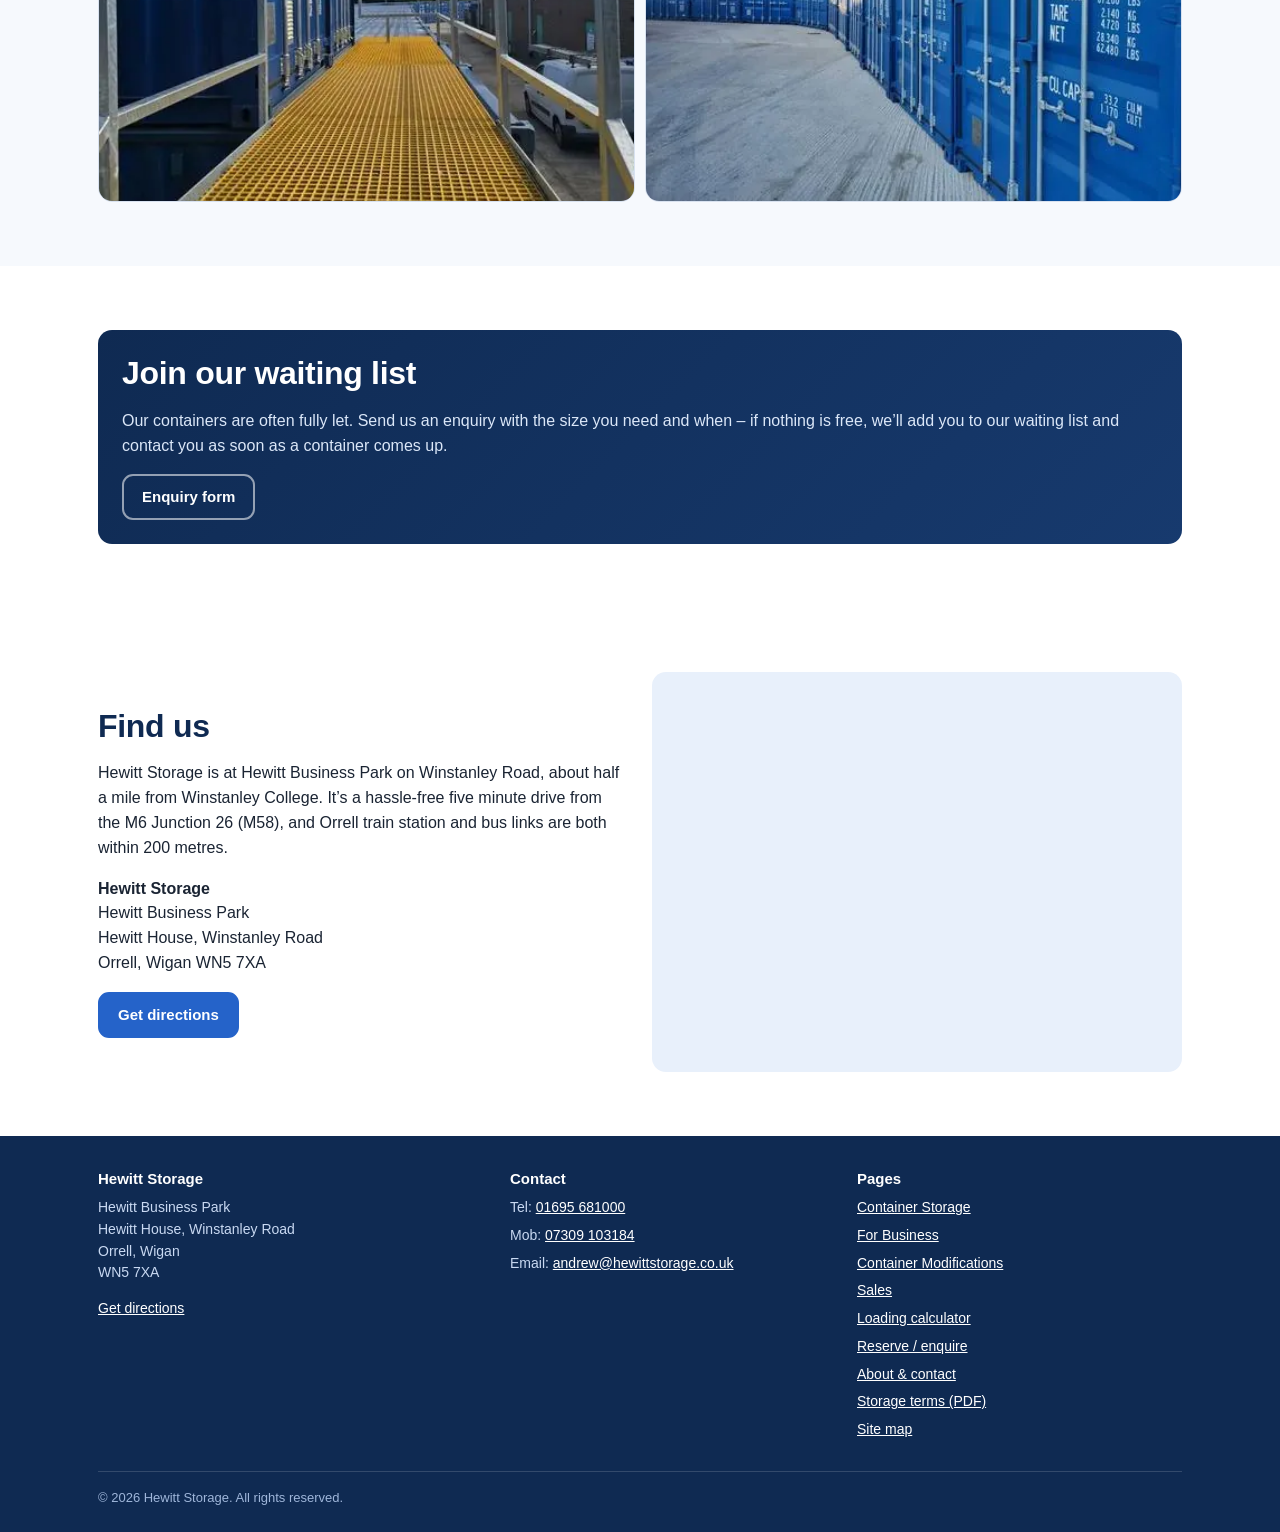
==== commit 7efdff81: "Preview update 2026-10-16 16:19" ====
--- a/index.html
+++ b/index.html
@@ -16,7 +16,9 @@
 <meta property="og:url" content="https://www.hewittstorage.co.uk/">
 <meta property="og:image" content="https://www.hewittstorage.co.uk/assets/img/container-row-1600.jpg">
 <link rel="icon" href="assets/favicon.svg" type="image/svg+xml">
-<link rel="stylesheet" href="assets/site.css?v=20261016b">
+<style>:root{--navy:#0f2a52;--navy-2:#173a6e;--blue:#2563c9;--sky:#e8f0fb;--ink:#1a2433;--muted:#5b6b82;--line:#d8e2f0;--bg:#f6f9fd;--white:#fff;--radius:14px;--wrap:1120px;--shadow:0 6px 24px rgba(15,42,82,.08)}*{box-sizing:border-box}body{margin:0;font-family:-apple-system,BlinkMacSystemFont,"Segoe UI",Roboto,"Helvetica Neue",Arial,sans-serif;color:var(--ink);background:var(--white);line-height:1.55;font-size:16px}img{max-width:100%;height:auto;display:block}a{color:var(--blue)}.wrap{max-width:var(--wrap);margin:0 auto;padding:0 18px}h1,h2,h3{color:var(--navy);line-height:1.2;margin:0 0 .5em}h1{font-size:clamp(28px,6vw,46px)}.site-head{background:#fff;border-bottom:1px solid var(--line);position:sticky;top:0;z-index:50}.site-head .wrap{display:flex;align-items:center;justify-content:space-between;gap:12px;min-height:64px}.brand{display:flex;align-items:center;gap:10px;text-decoration:none}.brand img{height:44px;width:auto}.nav-toggle{border:1px solid var(--line);background:#fff;border-radius:10px;padding:9px 12px;font:inherit;font-weight:700;color:var(--navy);cursor:pointer;display:flex;align-items:center;gap:8px}.site-nav{display:none}.btn{display:inline-flex;align-items:center;justify-content:center;font:inherit;font-weight:700;font-size:15px;text-decoration:none;border-radius:11px;padding:12px 18px;border:2px solid var(--blue);background:var(--blue);color:#fff}.hero{position:relative;color:#fff;background:var(--navy) center/cover no-repeat;isolation:isolate}.hero::before{content:"";position:absolute;inset:0;background:linear-gradient(180deg,rgba(15,42,82,.88),rgba(15,42,82,.78) 55%,rgba(15,42,82,.92));z-index:-1}.hero .wrap{padding-top:38px;padding-bottom:40px}.hero h1{color:#fff}.page-hero{background:linear-gradient(135deg,var(--navy),var(--navy-2));color:#fff}.page-hero .wrap{padding-top:30px;padding-bottom:30px}.page-hero h1{color:#fff;font-size:clamp(26px,5vw,40px)}.page-hero p{color:#dbe7f8;max-width:700px;margin:0}.trust{background:var(--sky)}.skip{position:absolute;left:-999px}</style>
+<link rel="preload" href="assets/site.min.css?v=20261016c" as="style" onload="this.onload=null;this.rel='stylesheet'">
+<noscript><link rel="stylesheet" href="assets/site.min.css?v=20261016c"></noscript>
 <!-- Google Tag Manager (existing container GTM-TWHT2SN4). Only loads on hewittstorage.co.uk / hewprop.co.uk, so preview visits are not tracked. -->
 <script>if(/(^|\.)(hewittstorage|hewprop)\.co\.uk$/.test(location.hostname)){(function(w,d,s,l,i){w[l]=w[l]||[];w[l].push({'gtm.start':new Date().getTime(),event:'gtm.js'});var f=d.getElementsByTagName(s)[0],j=d.createElement(s),dl=l!='dataLayer'?'&l='+l:'';j.async=true;j.src='https://www.googletagmanager.com/gtm.js?id='+i+dl;f.parentNode.insertBefore(j,f);})(window,document,'script','dataLayer','GTM-TWHT2SN4');}</script>
 <script type="application/ld+json">{
@@ -68,8 +70,9 @@
   "Billinge",
   "Skelmersdale"
  ]
-}</script><link rel="preload" as="image" type="image/webp" href="assets/img/container-row-800.webp" media="(max-width:799px)">
-<link rel="preload" as="image" type="image/webp" href="assets/img/container-row-1600.webp" media="(min-width:800px)">
+}</script><link rel="preload" as="image" type="image/webp" href="assets/img/container-row-800-480.webp" media="(max-width:799px)">
+<link rel="preload" as="image" type="image/webp" href="assets/img/container-row-800.webp" media="(min-width:800px) and (max-width:1199px)">
+<link rel="preload" as="image" type="image/webp" href="assets/img/container-row-1600.webp" media="(min-width:1200px)">
 </head>
 <body>
 <a class="skip" href="#main">Skip to content</a>
@@ -94,11 +97,11 @@
 <a class="more-link" href="container-20ft-upper-level.htm">More detail<span class="sr-only"> on the Upper level 20ft</span> &rarr;</a></article><article class="card price-card"><h3>10ft container</h3>
 <div class="amt">£90 <span>+ VAT / month</span></div><div class="inc">£108 inc VAT</div><ul><li>10ft × 8ft × 8ft steel container</li></ul>
 <a class="more-link" href="container-10ft.htm">More detail<span class="sr-only"> on the 10ft container</span> &rarr;</a></article></div>
-<p class="small muted price-note">Not sure what size you need? <a href="storage-calculator.html?v=pbsheet">Try our loading calculator for your belongings</a>.</p>
+<p class="small muted price-note">Not sure what size you need? <a href="storage-calculator.html?v=pborient">Try our loading calculator for your belongings</a>.</p>
 </div></section>
 <section class="block alt" id="gallery"><div class="wrap">
 <div class="sec-head"><h2>Gallery</h2></div>
-<div class="gallery"><figure class="photo"><picture><source type="image/webp" srcset="assets/img/containers-aerial.webp"><img src="assets/img/containers-aerial.jpg" alt="Aerial view of the container storage compound at Hewitt Business Park" width="800" height="450" loading="lazy"></picture></figure><figure class="photo"><picture><source type="image/webp" srcset="assets/img/container-row-2.webp"><img src="assets/img/container-row-2.jpg" alt="Row of blue 20ft steel storage containers" width="900" height="900" loading="lazy"></picture></figure><figure class="photo"><picture><source type="image/webp" srcset="assets/img/container-row-1600.webp"><img src="assets/img/container-row-1600.jpg" alt="Row of 20ft steel storage containers in the secure compound" width="1600" height="900" loading="lazy"></picture></figure><figure class="photo"><picture><source type="image/webp" srcset="assets/img/upper-level-walkway.webp"><img src="assets/img/upper-level-walkway.jpg" alt="Upper-level walkway with yellow grating alongside the containers" width="750" height="1000" loading="lazy"></picture></figure><figure class="photo"><picture><source type="image/webp" srcset="assets/img/container-row-curve.webp"><img src="assets/img/container-row-curve.jpg" alt="Row of blue storage containers in the secure compound" width="1080" height="803" loading="lazy"></picture></figure></div>
+<div class="gallery"><figure class="photo"><picture><source type="image/webp" srcset="assets/img/containers-aerial-480.webp 480w, assets/img/containers-aerial.webp 800w" sizes="(max-width:699px) 50vw, (max-width:899px) 33vw, 360px"><img src="assets/img/containers-aerial.jpg" srcset="assets/img/containers-aerial-480.jpg 480w, assets/img/containers-aerial.jpg 800w" sizes="(max-width:699px) 50vw, (max-width:899px) 33vw, 360px" alt="Aerial view of the container storage compound at Hewitt Business Park" width="800" height="450" loading="lazy" decoding="async"></picture></figure><figure class="photo"><picture><source type="image/webp" srcset="assets/img/container-row-2-480.webp 480w, assets/img/container-row-2.webp 900w" sizes="(max-width:699px) 50vw, (max-width:899px) 33vw, 360px"><img src="assets/img/container-row-2.jpg" srcset="assets/img/container-row-2-480.jpg 480w, assets/img/container-row-2.jpg 900w" sizes="(max-width:699px) 50vw, (max-width:899px) 33vw, 360px" alt="Row of blue 20ft steel storage containers" width="900" height="900" loading="lazy" decoding="async"></picture></figure><figure class="photo"><picture><source type="image/webp" srcset="assets/img/container-row-800-480.webp 480w, assets/img/container-row-800.webp 800w, assets/img/container-row-1600.webp 1600w" sizes="(max-width:699px) 50vw, (max-width:899px) 33vw, 360px"><img src="assets/img/container-row-800.jpg" srcset="assets/img/container-row-800-480.jpg 480w, assets/img/container-row-800.jpg 800w, assets/img/container-row-1600.jpg 1600w" sizes="(max-width:699px) 50vw, (max-width:899px) 33vw, 360px" alt="Row of 20ft steel storage containers in the secure compound" width="800" height="450" loading="lazy" decoding="async"></picture></figure><figure class="photo"><picture><source type="image/webp" srcset="assets/img/upper-level-walkway-480.webp 480w, assets/img/upper-level-walkway.webp 750w" sizes="(max-width:699px) 50vw, (max-width:899px) 33vw, 360px"><img src="assets/img/upper-level-walkway.jpg" srcset="assets/img/upper-level-walkway-480.jpg 480w, assets/img/upper-level-walkway.jpg 750w" sizes="(max-width:699px) 50vw, (max-width:899px) 33vw, 360px" alt="Upper-level walkway with yellow grating alongside the containers" width="750" height="1000" loading="lazy" decoding="async"></picture></figure><figure class="photo"><picture><source type="image/webp" srcset="assets/img/container-row-curve-480.webp 480w, assets/img/container-row-curve.webp 1080w" sizes="(max-width:699px) 50vw, (max-width:899px) 33vw, 360px"><img src="assets/img/container-row-curve.jpg" srcset="assets/img/container-row-curve-480.jpg 480w, assets/img/container-row-curve.jpg 1080w" sizes="(max-width:699px) 50vw, (max-width:899px) 33vw, 360px" alt="Row of blue storage containers in the secure compound" width="1080" height="803" loading="lazy" decoding="async"></picture></figure></div>
 </div></section>
 <section class="block"><div class="wrap"><div class="cta-band">
 <h2>Join our waiting list</h2>
@@ -117,7 +120,7 @@
 <div class="foot-grid">
  <div><h3>Hewitt Storage</h3><p>Hewitt Business Park<br>Hewitt House, Winstanley Road<br>Orrell, Wigan<br>WN5 7XA</p><p><a href="https://www.google.com/maps/search/?api=1&query=Hewitt+Business+Park+Winstanley+Road+Orrell+Wigan+WN5+7XA" rel="noopener" target="_blank">Get directions</a></p></div>
  <div><h3>Contact</h3><ul><li>Tel: <a href="tel:+441695681000">01695 681000</a></li><li>Mob: <a href="tel:+447309103184">07309 103184</a></li><li>Email: <a href="mailto:andrew@hewittstorage.co.uk">andrew@hewittstorage.co.uk</a></li></ul></div>
- <div><h3>Pages</h3><ul><li><a href="storage.htm">Container Storage</a></li><li><a href="business.htm">For Business</a></li><li><a href="modifications.htm">Container Modifications</a></li><li><a href="sales.htm">Sales</a></li><li><a href="storage-calculator.html?v=pbsheet">Loading calculator</a></li><li><a href="reserve.htm">Reserve / enquire</a></li><li><a href="about.htm">About &amp; contact</a></li><li><a href="StorageTerms.pdf">Storage terms (PDF)</a></li><li><a href="site-map.htm">Site map</a></li></ul></div>
+ <div><h3>Pages</h3><ul><li><a href="storage.htm">Container Storage</a></li><li><a href="business.htm">For Business</a></li><li><a href="modifications.htm">Container Modifications</a></li><li><a href="sales.htm">Sales</a></li><li><a href="storage-calculator.html?v=pborient">Loading calculator</a></li><li><a href="reserve.htm">Reserve / enquire</a></li><li><a href="about.htm">About &amp; contact</a></li><li><a href="StorageTerms.pdf">Storage terms (PDF)</a></li><li><a href="site-map.htm">Site map</a></li></ul></div>
 </div>
 <div class="foot-base">© 2026 Hewitt Storage. All rights reserved.</div>
 </div></footer>
@@ -130,17 +133,17 @@
 .calc-nudge a.nudge-go:hover,.calc-nudge a.nudge-go:focus{background:var(--sky,#e8f0fb)}
 .calc-nudge .nudge-x{position:absolute;top:6px;right:6px;width:32px;height:32px;border:0;border-radius:50%;background:transparent;color:#fff;font-size:22px;line-height:1;cursor:pointer}
 .calc-nudge .nudge-x:hover,.calc-nudge .nudge-x:focus{background:rgba(255,255,255,.15)}
-@media (max-width:899px){.calc-nudge{left:10px;right:10px;bottom:calc(10px + env(safe-area-inset-bottom));max-width:none;padding:10px 42px 10px 14px;display:flex;align-items:center;gap:10px;justify-content:space-between}
+@media (max-width:899px){.calc-nudge{left:10px;right:10px;bottom:calc(20px + env(safe-area-inset-bottom));max-width:none;padding:10px 42px 10px 14px;display:flex;align-items:center;gap:10px;justify-content:space-between}
 .calc-nudge p{margin:0;font-size:14px}.calc-nudge a.nudge-go{padding:7px 12px;font-size:13px;white-space:nowrap}}
 @media (prefers-reduced-motion:reduce){.calc-nudge,.calc-nudge.show{transition:none}}
 </style>
 <aside class="calc-nudge" id="calc-nudge" role="complementary" aria-label="Storage calculator suggestion" hidden>
 <p>Unsure what size you need?</p>
-<a class="nudge-go" href="storage-calculator.html?v=pbsheet">Try our storage calculator</a>
+<a class="nudge-go" href="storage-calculator.html?v=pborient">Try our storage calculator</a>
 <button type="button" class="nudge-x" aria-label="Close storage calculator suggestion">&times;</button>
 </aside>
 <script>
-(function(){var K='hsCalcNudgeHideUntil',el=document.getElementById('calc-nudge');if(!el)return;
+(function(){var K='hsCalcNudgeHideUntil_v2',el=document.getElementById('calc-nudge');if(!el)return;
 try{if(+localStorage.getItem(K)>Date.now())return;}catch(e){}
 var shown=false;function hide7(){try{localStorage.setItem(K,String(Date.now()+7*864e5));}catch(e){}}
 function show(){if(shown)return;shown=true;el.hidden=false;requestAnimationFrame(function(){requestAnimationFrame(function(){el.classList.add('show');});});window.removeEventListener('scroll',onS);}
--- a/assets/site.min.css
+++ b/assets/site.min.css
@@ -0,0 +1 @@
+:root{--navy:#0f2a52;--navy-2:#173a6e;--blue:#2563c9;--blue-2:#3b7be0;--sky:#e8f0fb;--ink:#1a2433;--muted:#5b6b82;--line:#d8e2f0;--bg:#f6f9fd;--white:#fff;--ok:#1f9d6b;--warn:#d98a1c;--err:#c0392b;--radius:14px;--shadow:0 6px 24px rgba(15,42,82,.08);--wrap:1120px;}*{box-sizing:border-box}html{-webkit-text-size-adjust:100%;scroll-behavior:smooth}body{margin:0;font-family:-apple-system,BlinkMacSystemFont,"Segoe UI",Roboto,"Helvetica Neue",Arial,sans-serif;color:var(--ink);background:var(--white);line-height:1.55;-webkit-font-smoothing:antialiased;font-size:16px}img{max-width:100%;height:auto;display:block}a{color:var(--blue)}a:hover{color:var(--navy)}h1,h2,h3{color:var(--navy);line-height:1.2;margin:0 0 .5em}h1{font-size:clamp(28px,6vw,46px);letter-spacing:-.5px}h2{font-size:clamp(22px,4vw,32px);letter-spacing:-.3px}h3{font-size:19px}p{margin:0 0 1em}.wrap{max-width:var(--wrap);margin:0 auto;padding:0 18px}.skip{position:absolute;left:-999px;top:0;background:#fff;padding:8px 12px;z-index:100}.skip:focus{left:8px}:focus-visible{outline:3px solid var(--blue-2);outline-offset:2px}.topbar{background:var(--navy);color:#dbe7f8;font-size:13px}.topbar .wrap{display:flex;justify-content:space-between;gap:12px;padding-top:6px;padding-bottom:6px;flex-wrap:wrap}.topbar a{color:#fff;text-decoration:none;font-weight:600}.topbar .tb-r,.topbar .tb-e{display:none}.site-head{background:#fff;border-bottom:1px solid var(--line);position:sticky;top:0;z-index:50}.site-head .wrap{display:flex;align-items:center;justify-content:space-between;gap:12px;min-height:64px}.brand{display:flex;align-items:center;gap:10px;text-decoration:none}.brand img{height:44px;width:auto}.brand span{font-weight:800;color:var(--navy);font-size:15px;line-height:1.1}.brand small{display:block;font-weight:600;color:var(--muted);font-size:12px}.nav-toggle{border:1px solid var(--line);background:#fff;border-radius:10px;padding:9px 12px;font:inherit;font-weight:700;color:var(--navy);cursor:pointer;display:flex;align-items:center;gap:8px}.nav-toggle svg{width:18px;height:18px}.site-nav{display:none;position:absolute;left:0;right:0;top:100%;background:#fff;border-bottom:1px solid var(--line);box-shadow:var(--shadow)}.site-nav.open{display:block}.site-nav ul{list-style:none;margin:0;padding:8px 18px 14px}.site-nav a{display:block;padding:11px 4px;text-decoration:none;color:var(--navy);font-weight:650;border-bottom:1px solid var(--sky)}.site-nav a[aria-current="page"]{color:var(--blue)}.site-nav .nav-cta{margin-top:10px;border:0;background:var(--blue);color:#fff;text-align:center;border-radius:10px}.btn{display:inline-flex;align-items:center;justify-content:center;gap:8px;font:inherit;font-weight:700;font-size:15px;text-decoration:none;border-radius:11px;padding:12px 18px;border:2px solid var(--blue);background:var(--blue);color:#fff;cursor:pointer;transition:background .15s,border-color .15s,color .15s;line-height:1.2}.btn:hover{background:var(--navy);border-color:var(--navy);color:#fff}.btn.sec{background:#fff;color:var(--navy);border-color:var(--line)}.btn.sec:hover{border-color:var(--navy)}.btn.light{background:transparent;color:#fff;border-color:rgba(255,255,255,.55)}.btn.light:hover{background:#fff;color:var(--navy);border-color:#fff}.btn svg{width:17px;height:17px;flex:none}.btns{display:flex;flex-wrap:wrap;gap:10px}.hero{position:relative;color:#fff;background:var(--navy) center/cover no-repeat;isolation:isolate}.hero::before{content:"";position:absolute;inset:0;background:linear-gradient(180deg,rgba(15,42,82,.88),rgba(15,42,82,.78) 55%,rgba(15,42,82,.92));z-index:-1}.hero .wrap{padding-top:38px;padding-bottom:40px}.hero h1{color:#fff;margin-bottom:.35em}.eyebrow{display:inline-block;font-size:13px;font-weight:700;letter-spacing:.4px;text-transform:uppercase;color:#bcd3f5;margin-bottom:10px}.hero .lead{font-size:18px;color:#e6eefb;max-width:640px}.chips{display:grid;grid-template-columns:repeat(3,1fr);gap:8px;margin:20px 0 22px;max-width:760px}.chip{background:rgba(255,255,255,.1);border:1px solid rgba(255,255,255,.22);border-radius:12px;padding:10px 10px;display:flex;flex-direction:column;align-items:flex-start;gap:2px;text-decoration:none;color:#fff;min-width:0}.chip b{font-size:22px;white-space:nowrap}.chip small{display:block;color:#c9d9f2;font-size:12px;line-height:1.25;min-height:2.5em}.chip em{font-style:normal;font-size:12px;color:#c9d9f2;font-weight:600}.page-hero{background:linear-gradient(135deg,var(--navy),var(--navy-2));color:#fff}.page-hero .wrap{padding-top:30px;padding-bottom:30px}.page-hero h1{color:#fff;font-size:clamp(26px,5vw,40px)}.page-hero p{color:#dbe7f8;max-width:700px;margin:0}section.block{padding:44px 0}section.alt{background:var(--bg)}.sec-head{max-width:720px;margin-bottom:22px}.sec-head p{color:var(--muted)}.grid{display:grid;gap:16px}.card{background:#fff;border:1px solid var(--line);border-radius:var(--radius);padding:20px;box-shadow:0 1px 0 rgba(15,42,82,.03)}.card h3{margin-bottom:.3em}.muted{color:var(--muted)}.small{font-size:14px}.trust{background:var(--sky);border-bottom:1px solid var(--line)}.trust ul{list-style:none;margin:0;padding:14px 0;display:grid;grid-template-columns:1fr 1fr;gap:10px 16px;font-size:14px;font-weight:650;color:var(--navy)}.trust li{display:flex;gap:8px;align-items:flex-start}.tick{flex:none;width:18px;height:18px;margin-top:2px;color:var(--ok)}.price-card{position:relative;display:flex;flex-direction:column}.price-card .tag{align-self:flex-start;font-size:12px;font-weight:800;letter-spacing:.3px;text-transform:uppercase;background:var(--sky);color:var(--blue);border-radius:999px;padding:4px 10px;margin-bottom:10px}.price-card .amt{font-size:40px;font-weight:800;color:var(--navy);line-height:1;margin:6px 0 2px}.price-card .amt span{font-size:15px;font-weight:600;color:var(--muted)}.price-card .inc{color:var(--muted);font-size:14px;margin-bottom:12px}.price-card ul{margin:0 0 16px;padding-left:20px;color:var(--ink);font-size:15px}.price-card .btn{margin-top:auto}.price-card.feature{border:2px solid var(--blue);box-shadow:var(--shadow)}.table-wrap{overflow-x:auto;border:1px solid var(--line);border-radius:var(--radius);background:#fff}table{border-collapse:collapse;width:100%;font-size:15px;min-width:520px}th,td{text-align:left;padding:12px 14px;border-bottom:1px solid var(--line);vertical-align:top}thead th{background:var(--navy);color:#fff;font-weight:700}tbody tr:last-child td{border-bottom:0}td.num,th.num{text-align:right;white-space:nowrap}tfoot td{font-weight:700;background:var(--sky)}.steps{counter-reset:s;list-style:none;margin:0;padding:0;display:grid;gap:14px}.steps li{counter-increment:s;background:#fff;border:1px solid var(--line);border-radius:var(--radius);padding:18px 18px 18px 64px;position:relative}.steps li::before{content:counter(s);position:absolute;left:18px;top:18px;width:32px;height:32px;border-radius:50%;background:var(--navy);color:#fff;font-weight:800;display:flex;align-items:center;justify-content:center}.steps h3{font-size:17px;margin-bottom:.2em}.steps p{margin:0;color:var(--muted);font-size:15px}.photo{border-radius:var(--radius);overflow:hidden;border:1px solid var(--line);background:var(--sky)}.photo img{width:100%;height:100%;object-fit:cover}.photo figcaption{font-size:13px;color:var(--muted);padding:8px 12px;background:#fff}.gallery{display:grid;grid-template-columns:1fr 1fr;gap:10px}.gallery .photo{aspect-ratio:4/3}.gallery figure{margin:0}.split{display:grid;gap:24px;align-items:center}.map{border:0;width:100%;height:320px;border-radius:var(--radius);display:block;background:var(--sky)}.tile{display:flex;gap:14px;align-items:center;text-decoration:none;color:inherit}.tile img{width:96px;height:72px;object-fit:cover;border-radius:10px;flex:none}.tile h3{margin:0 0 .15em;font-size:17px}.tile p{margin:0;font-size:14px;color:var(--muted)}.tile:hover h3{color:var(--blue)}.callout{border-left:4px solid var(--blue);background:var(--sky);border-radius:0 12px 12px 0;padding:14px 16px;margin:0 0 16px}.callout.warn{border-color:var(--warn);background:#fdf5e8}.cta-band{background:linear-gradient(135deg,var(--navy),var(--navy-2));color:#fff;border-radius:var(--radius);padding:24px}.cta-band h2{color:#fff}.cta-band p{color:#dbe7f8}.calc-frame{width:100%;max-width:900px;height:1500px;border:0;display:block;margin:0 auto}.form{display:grid;gap:16px}.field label,.field legend{display:block;font-weight:700;color:var(--navy);margin-bottom:6px;font-size:15px}.field .hint{font-weight:500;color:var(--muted);font-size:13px}.field input[type=text],.field input[type=email],.field input[type=tel],.field select,.field textarea{width:100%;font:inherit;font-size:16px;padding:12px 13px;border:1.5px solid var(--line);border-radius:10px;background:#fff;color:var(--ink)}.field textarea{min-height:120px;resize:vertical}.field input:focus,.field select:focus,.field textarea:focus{border-color:var(--blue);outline:none;box-shadow:0 0 0 3px rgba(37,99,201,.15)}fieldset.field{border:0;margin:0;padding:0;min-width:0}.opts{display:grid;gap:8px}.opt{display:flex;align-items:center;gap:10px;border:1.5px solid var(--line);border-radius:10px;padding:11px 13px;cursor:pointer;background:#fff;font-weight:600}.opt input{width:18px;height:18px;accent-color:var(--blue);flex:none}.opt:has(input:checked){border-color:var(--blue);background:var(--sky)}.opt small{display:block;font-weight:500;color:var(--muted)}.field.invalid input,.field.invalid select,.field.invalid textarea,.field.invalid .opt{border-color:var(--err)}.err{display:none;color:var(--err);font-size:14px;font-weight:600;margin-top:6px}.field.invalid .err{display:block}.hp{position:absolute!important;left:-9999px!important;width:1px;height:1px;overflow:hidden}.form-status{display:none;border-radius:12px;padding:14px 16px;font-weight:600}.form-status.show{display:block}.form-status.ok{background:#e6f6ef;color:#145c40;border:1px solid #b6e3cf}.form-status.bad{background:#fdecea;color:#8a2a20;border:1px solid #f3c1bb}.site-foot{background:var(--navy);color:#c9d9f2;font-size:14px;margin-top:0}.site-foot .wrap{padding-top:34px;padding-bottom:24px}.site-foot h3{color:#fff;font-size:15px;margin-bottom:.6em}.site-foot a{color:#fff}.site-foot ul{list-style:none;margin:0;padding:0}.site-foot li{margin:0 0 6px}.foot-grid{display:grid;gap:22px}.foot-base{border-top:1px solid rgba(255,255,255,.15);margin-top:24px;padding-top:16px;font-size:13px;color:#9fb6da}.prose{max-width:760px}.prose ul{padding-left:20px}.prose li{margin-bottom:6px}.kv{display:grid;grid-template-columns:auto 1fr;gap:6px 14px;margin:0}.kv dt{font-weight:700;color:var(--navy)}.kv dd{margin:0}@media (min-width:600px){.chip{padding:12px 14px}.chip small{font-size:13px;min-height:0}.chip b{font-size:26px}.grid.c2{grid-template-columns:1fr 1fr}.gallery{grid-template-columns:repeat(3,1fr)}.trust ul{grid-template-columns:repeat(4,1fr)}.opts.row{grid-template-columns:repeat(2,1fr)}}@media (min-width:900px){.topbar .tb-r{display:block}.topbar .tb-e{display:inline}.nav-toggle{display:none}.site-nav{display:block;position:static;border:0;box-shadow:none;background:transparent}.site-nav ul{display:flex;align-items:center;gap:2px;padding:0}.site-nav a{border:0;padding:8px 10px;font-size:14.5px;border-radius:8px}.site-nav a:hover{background:var(--sky)}.site-nav .nav-cta{margin:0 0 0 6px;padding:9px 14px}.site-nav .nav-cta:hover{background:var(--navy);color:#fff}.hero .wrap{padding-top:70px;padding-bottom:70px}.grid.c3{grid-template-columns:repeat(3,1fr)}.grid.c4{grid-template-columns:repeat(4,1fr)}.steps{grid-template-columns:repeat(4,1fr)}.steps li{padding:62px 18px 18px}.split{grid-template-columns:1fr 1fr}.split.wide-l{grid-template-columns:1.3fr 1fr}.foot-grid{grid-template-columns:1.2fr 1fr 1fr}.map{height:400px}.calc-frame{height:860px}section.block{padding:64px 0}.opts.row3{grid-template-columns:repeat(3,1fr)}.opts.row4{grid-template-columns:repeat(4,1fr)}}@media (prefers-reduced-motion:reduce){html{scroll-behavior:auto}*{transition:none!important}}.site-nav a.nav-cta[aria-current="page"]{color:#fff;background:var(--navy)}.opt{align-items:flex-start}.opt input{margin:2px 0 0}.opt small{font-size:13px;line-height:1.3;margin-top:2px}.field label.opt{display:flex;margin:0;font-size:15px;color:var(--ink)}@media (max-width:599px){table{min-width:0;font-size:14px}th,td{padding:10px 8px}thead th.num{white-space:normal}}.price-card .tags{display:flex;flex-wrap:wrap;gap:6px;margin-bottom:10px}.price-card .tags .tag{margin-bottom:0}.sod{display:inline-block;font-size:12px;font-weight:800;letter-spacing:.3px;text-transform:uppercase;background:#fdf5e8;color:#8a5a12;border:1px solid #f1d6a8;border-radius:999px;padding:3px 10px}.price-note{margin-top:14px}.chip-note{font-size:13px;color:#c9d9f2;margin:-12px 0 20px}.hero{background-image:url('img/container-row-1600.jpg');background-image:image-set(url('img/container-row-1600.webp') type('image/webp'),url('img/container-row-1600.jpg') type('image/jpeg'))}@media (max-width:799px){.hero{background-image:url('img/container-row-800-480.jpg');background-image:image-set(url('img/container-row-800-480.webp') type('image/webp'),url('img/container-row-800-480.jpg') type('image/jpeg'))}}@media (min-width:800px) and (max-width:1199px){.hero{background-image:url('img/container-row-800.jpg');background-image:image-set(url('img/container-row-800.webp') type('image/webp'),url('img/container-row-800.jpg') type('image/jpeg'))}}h2.h3{font-size:19px;line-height:1.2;margin:0 0 .3em}.brand .tagline{font-weight:700;color:var(--navy);font-size:12px;line-height:1.3;max-width:170px}.price-card details.more{margin:0 0 16px;border-top:1px solid var(--line);padding-top:10px}.price-card details.more summary{cursor:pointer;font-weight:700;color:var(--blue);min-height:44px;display:flex;align-items:center}.price-card details.more ul{margin:6px 0 0}.sr-only{position:absolute;width:1px;height:1px;padding:0;margin:-1px;overflow:hidden;clip:rect(0,0,0,0);white-space:nowrap;border:0}.foot-note{margin:14px 0 0;color:inherit;opacity:.85}@media (min-width:900px){.brand .tagline{max-width:none;font-size:13px}.site-nav a{padding:8px 8px;font-size:14px}}@media (min-width:900px) and (max-width:1199px){.nav-toggle{display:flex}.site-nav{display:none;position:absolute;left:0;right:0;top:100%;background:#fff;border-bottom:1px solid var(--line);box-shadow:var(--shadow)}.site-nav.open{display:block}.site-nav ul{display:block;padding:8px 18px 14px}.site-nav a{display:block;padding:11px 4px}.site-nav .nav-cta{margin:10px 0 0}}@media (min-width:1200px){.site-nav a{white-space:nowrap}.brand .tagline{max-width:230px}}.pill-hl{display:inline-block;background:var(--blue);color:#fff;font-weight:800;font-size:14px;letter-spacing:.3px;text-transform:uppercase;border-radius:999px;padding:6px 14px;margin-bottom:10px}.price-banner{background:var(--navy);color:#fff;border-radius:14px;padding:20px 24px;margin:0 0 22px;text-align:center;box-shadow:var(--shadow)}.price-banner h3{color:#fff;font-size:clamp(24px,4vw,32px);font-weight:800;margin:0 0 6px}.price-banner p{margin:0;color:#dbe7ff;font-size:16px}.price-card .more-link{margin-top:auto;display:flex;align-items:center;min-height:44px;font-weight:700;color:var(--blue);border-top:1px solid var(--line);padding-top:6px}.grid.c2{display:grid;gap:20px;grid-template-columns:repeat(auto-fit,minmax(280px,1fr))}.unit-photo{display:block;width:100%;height:auto;max-height:440px;object-fit:cover;border-radius:14px;margin:0 0 22px;box-shadow:var(--shadow)}.unit-photo.portrait{max-width:480px;max-height:none;margin-left:auto;margin-right:auto}.photo-pair{display:grid;grid-template-columns:1fr 1fr;gap:16px;max-width:900px;margin:0 auto 22px}.photo-pair .unit-photo{max-width:none;margin:0}@media(max-width:600px){.photo-pair{grid-template-columns:1fr}}.photo-mix{display:grid;grid-template-columns:1fr 1fr;gap:12px;max-width:1100px;margin:0 auto 18px}.photo-mix .unit-photo{max-width:none;margin:0;width:100%;height:100%;aspect-ratio:4/3;max-height:42vh;object-fit:cover}@media(max-width:599px){.gallery figure:last-child:nth-child(odd){grid-column:1/-1;aspect-ratio:16/9}}@media(min-width:600px){.gallery{grid-template-columns:repeat(6,1fr)}.gallery figure{grid-column:span 2}.gallery figure:nth-child(4),.gallery figure:nth-child(5){grid-column:span 3}}.page-hero.mods-hero{background:linear-gradient(135deg,rgba(15,42,82,.85) 0%,rgba(23,58,110,.75) 60%,rgba(37,99,201,.6) 100%),url(img/mods-hero-spray-480.webp) 50% 58%/cover no-repeat}@media(min-width:900px){.page-hero.mods-hero{min-height:380px;display:flex;align-items:center;background:linear-gradient(90deg,#0f2a52 0%,#0f2a52 53%,rgba(15,42,82,.85) 60%,rgba(15,42,82,.35) 72%,rgba(23,58,110,.12) 100%),url(img/mods-hero-spray.webp) right 55%/48% auto no-repeat,#0f2a52}.page-hero.mods-hero .wrap{width:100%}}.block.hire-photo{padding-bottom:0}.block.hire-photo+.block{padding-top:24px}@media(min-width:900px){.hire-photo img{aspect-ratio:21/9!important;max-height:460px}}
--- a/assets/site.min.css
+++ b/assets/site.min.css
@@ -0,0 +1 @@
+:root{--navy:#0f2a52;--navy-2:#173a6e;--blue:#2563c9;--blue-2:#3b7be0;--sky:#e8f0fb;--ink:#1a2433;--muted:#5b6b82;--line:#d8e2f0;--bg:#f6f9fd;--white:#fff;--ok:#1f9d6b;--warn:#d98a1c;--err:#c0392b;--radius:14px;--shadow:0 6px 24px rgba(15,42,82,.08);--wrap:1120px;}*{box-sizing:border-box}html{-webkit-text-size-adjust:100%;scroll-behavior:smooth}body{margin:0;font-family:-apple-system,BlinkMacSystemFont,"Segoe UI",Roboto,"Helvetica Neue",Arial,sans-serif;color:var(--ink);background:var(--white);line-height:1.55;-webkit-font-smoothing:antialiased;font-size:16px}img{max-width:100%;height:auto;display:block}a{color:var(--blue)}a:hover{color:var(--navy)}h1,h2,h3{color:var(--navy);line-height:1.2;margin:0 0 .5em}h1{font-size:clamp(28px,6vw,46px);letter-spacing:-.5px}h2{font-size:clamp(22px,4vw,32px);letter-spacing:-.3px}h3{font-size:19px}p{margin:0 0 1em}.wrap{max-width:var(--wrap);margin:0 auto;padding:0 18px}.skip{position:absolute;left:-999px;top:0;background:#fff;padding:8px 12px;z-index:100}.skip:focus{left:8px}:focus-visible{outline:3px solid var(--blue-2);outline-offset:2px}.topbar{background:var(--navy);color:#dbe7f8;font-size:13px}.topbar .wrap{display:flex;justify-content:space-between;gap:12px;padding-top:6px;padding-bottom:6px;flex-wrap:wrap}.topbar a{color:#fff;text-decoration:none;font-weight:600}.topbar .tb-r,.topbar .tb-e{display:none}.site-head{background:#fff;border-bottom:1px solid var(--line);position:sticky;top:0;z-index:50}.site-head .wrap{display:flex;align-items:center;justify-content:space-between;gap:12px;min-height:64px}.brand{display:flex;align-items:center;gap:10px;text-decoration:none}.brand img{height:44px;width:auto}.brand span{font-weight:800;color:var(--navy);font-size:15px;line-height:1.1}.brand small{display:block;font-weight:600;color:var(--muted);font-size:12px}.nav-toggle{border:1px solid var(--line);background:#fff;border-radius:10px;padding:9px 12px;font:inherit;font-weight:700;color:var(--navy);cursor:pointer;display:flex;align-items:center;gap:8px}.nav-toggle svg{width:18px;height:18px}.site-nav{display:none;position:absolute;left:0;right:0;top:100%;background:#fff;border-bottom:1px solid var(--line);box-shadow:var(--shadow)}.site-nav.open{display:block}.site-nav ul{list-style:none;margin:0;padding:8px 18px 14px}.site-nav a{display:block;padding:11px 4px;text-decoration:none;color:var(--navy);font-weight:650;border-bottom:1px solid var(--sky)}.site-nav a[aria-current="page"]{color:var(--blue)}.site-nav .nav-cta{margin-top:10px;border:0;background:var(--blue);color:#fff;text-align:center;border-radius:10px}.btn{display:inline-flex;align-items:center;justify-content:center;gap:8px;font:inherit;font-weight:700;font-size:15px;text-decoration:none;border-radius:11px;padding:12px 18px;border:2px solid var(--blue);background:var(--blue);color:#fff;cursor:pointer;transition:background .15s,border-color .15s,color .15s;line-height:1.2}.btn:hover{background:var(--navy);border-color:var(--navy);color:#fff}.btn.sec{background:#fff;color:var(--navy);border-color:var(--line)}.btn.sec:hover{border-color:var(--navy)}.btn.light{background:transparent;color:#fff;border-color:rgba(255,255,255,.55)}.btn.light:hover{background:#fff;color:var(--navy);border-color:#fff}.btn svg{width:17px;height:17px;flex:none}.btns{display:flex;flex-wrap:wrap;gap:10px}.hero{position:relative;color:#fff;background:var(--navy) center/cover no-repeat;isolation:isolate}.hero::before{content:"";position:absolute;inset:0;background:linear-gradient(180deg,rgba(15,42,82,.88),rgba(15,42,82,.78) 55%,rgba(15,42,82,.92));z-index:-1}.hero .wrap{padding-top:38px;padding-bottom:40px}.hero h1{color:#fff;margin-bottom:.35em}.eyebrow{display:inline-block;font-size:13px;font-weight:700;letter-spacing:.4px;text-transform:uppercase;color:#bcd3f5;margin-bottom:10px}.hero .lead{font-size:18px;color:#e6eefb;max-width:640px}.chips{display:grid;grid-template-columns:repeat(3,1fr);gap:8px;margin:20px 0 22px;max-width:760px}.chip{background:rgba(255,255,255,.1);border:1px solid rgba(255,255,255,.22);border-radius:12px;padding:10px 10px;display:flex;flex-direction:column;align-items:flex-start;gap:2px;text-decoration:none;color:#fff;min-width:0}.chip b{font-size:22px;white-space:nowrap}.chip small{display:block;color:#c9d9f2;font-size:12px;line-height:1.25;min-height:2.5em}.chip em{font-style:normal;font-size:12px;color:#c9d9f2;font-weight:600}.page-hero{background:linear-gradient(135deg,var(--navy),var(--navy-2));color:#fff}.page-hero .wrap{padding-top:30px;padding-bottom:30px}.page-hero h1{color:#fff;font-size:clamp(26px,5vw,40px)}.page-hero p{color:#dbe7f8;max-width:700px;margin:0}section.block{padding:44px 0}section.alt{background:var(--bg)}.sec-head{max-width:720px;margin-bottom:22px}.sec-head p{color:var(--muted)}.grid{display:grid;gap:16px}.card{background:#fff;border:1px solid var(--line);border-radius:var(--radius);padding:20px;box-shadow:0 1px 0 rgba(15,42,82,.03)}.card h3{margin-bottom:.3em}.muted{color:var(--muted)}.small{font-size:14px}.trust{background:var(--sky);border-bottom:1px solid var(--line)}.trust ul{list-style:none;margin:0;padding:14px 0;display:grid;grid-template-columns:1fr 1fr;gap:10px 16px;font-size:14px;font-weight:650;color:var(--navy)}.trust li{display:flex;gap:8px;align-items:flex-start}.tick{flex:none;width:18px;height:18px;margin-top:2px;color:var(--ok)}.price-card{position:relative;display:flex;flex-direction:column}.price-card .tag{align-self:flex-start;font-size:12px;font-weight:800;letter-spacing:.3px;text-transform:uppercase;background:var(--sky);color:var(--blue);border-radius:999px;padding:4px 10px;margin-bottom:10px}.price-card .amt{font-size:40px;font-weight:800;color:var(--navy);line-height:1;margin:6px 0 2px}.price-card .amt span{font-size:15px;font-weight:600;color:var(--muted)}.price-card .inc{color:var(--muted);font-size:14px;margin-bottom:12px}.price-card ul{margin:0 0 16px;padding-left:20px;color:var(--ink);font-size:15px}.price-card .btn{margin-top:auto}.price-card.feature{border:2px solid var(--blue);box-shadow:var(--shadow)}.table-wrap{overflow-x:auto;border:1px solid var(--line);border-radius:var(--radius);background:#fff}table{border-collapse:collapse;width:100%;font-size:15px;min-width:520px}th,td{text-align:left;padding:12px 14px;border-bottom:1px solid var(--line);vertical-align:top}thead th{background:var(--navy);color:#fff;font-weight:700}tbody tr:last-child td{border-bottom:0}td.num,th.num{text-align:right;white-space:nowrap}tfoot td{font-weight:700;background:var(--sky)}.steps{counter-reset:s;list-style:none;margin:0;padding:0;display:grid;gap:14px}.steps li{counter-increment:s;background:#fff;border:1px solid var(--line);border-radius:var(--radius);padding:18px 18px 18px 64px;position:relative}.steps li::before{content:counter(s);position:absolute;left:18px;top:18px;width:32px;height:32px;border-radius:50%;background:var(--navy);color:#fff;font-weight:800;display:flex;align-items:center;justify-content:center}.steps h3{font-size:17px;margin-bottom:.2em}.steps p{margin:0;color:var(--muted);font-size:15px}.photo{border-radius:var(--radius);overflow:hidden;border:1px solid var(--line);background:var(--sky)}.photo img{width:100%;height:100%;object-fit:cover}.photo figcaption{font-size:13px;color:var(--muted);padding:8px 12px;background:#fff}.gallery{display:grid;grid-template-columns:1fr 1fr;gap:10px}.gallery .photo{aspect-ratio:4/3}.gallery figure{margin:0}.split{display:grid;gap:24px;align-items:center}.map{border:0;width:100%;height:320px;border-radius:var(--radius);display:block;background:var(--sky)}.tile{display:flex;gap:14px;align-items:center;text-decoration:none;color:inherit}.tile img{width:96px;height:72px;object-fit:cover;border-radius:10px;flex:none}.tile h3{margin:0 0 .15em;font-size:17px}.tile p{margin:0;font-size:14px;color:var(--muted)}.tile:hover h3{color:var(--blue)}.callout{border-left:4px solid var(--blue);background:var(--sky);border-radius:0 12px 12px 0;padding:14px 16px;margin:0 0 16px}.callout.warn{border-color:var(--warn);background:#fdf5e8}.cta-band{background:linear-gradient(135deg,var(--navy),var(--navy-2));color:#fff;border-radius:var(--radius);padding:24px}.cta-band h2{color:#fff}.cta-band p{color:#dbe7f8}.calc-frame{width:100%;max-width:900px;height:1500px;border:0;display:block;margin:0 auto}.form{display:grid;gap:16px}.field label,.field legend{display:block;font-weight:700;color:var(--navy);margin-bottom:6px;font-size:15px}.field .hint{font-weight:500;color:var(--muted);font-size:13px}.field input[type=text],.field input[type=email],.field input[type=tel],.field select,.field textarea{width:100%;font:inherit;font-size:16px;padding:12px 13px;border:1.5px solid var(--line);border-radius:10px;background:#fff;color:var(--ink)}.field textarea{min-height:120px;resize:vertical}.field input:focus,.field select:focus,.field textarea:focus{border-color:var(--blue);outline:none;box-shadow:0 0 0 3px rgba(37,99,201,.15)}fieldset.field{border:0;margin:0;padding:0;min-width:0}.opts{display:grid;gap:8px}.opt{display:flex;align-items:center;gap:10px;border:1.5px solid var(--line);border-radius:10px;padding:11px 13px;cursor:pointer;background:#fff;font-weight:600}.opt input{width:18px;height:18px;accent-color:var(--blue);flex:none}.opt:has(input:checked){border-color:var(--blue);background:var(--sky)}.opt small{display:block;font-weight:500;color:var(--muted)}.field.invalid input,.field.invalid select,.field.invalid textarea,.field.invalid .opt{border-color:var(--err)}.err{display:none;color:var(--err);font-size:14px;font-weight:600;margin-top:6px}.field.invalid .err{display:block}.hp{position:absolute!important;left:-9999px!important;width:1px;height:1px;overflow:hidden}.form-status{display:none;border-radius:12px;padding:14px 16px;font-weight:600}.form-status.show{display:block}.form-status.ok{background:#e6f6ef;color:#145c40;border:1px solid #b6e3cf}.form-status.bad{background:#fdecea;color:#8a2a20;border:1px solid #f3c1bb}.site-foot{background:var(--navy);color:#c9d9f2;font-size:14px;margin-top:0}.site-foot .wrap{padding-top:34px;padding-bottom:24px}.site-foot h3{color:#fff;font-size:15px;margin-bottom:.6em}.site-foot a{color:#fff}.site-foot ul{list-style:none;margin:0;padding:0}.site-foot li{margin:0 0 6px}.foot-grid{display:grid;gap:22px}.foot-base{border-top:1px solid rgba(255,255,255,.15);margin-top:24px;padding-top:16px;font-size:13px;color:#9fb6da}.prose{max-width:760px}.prose ul{padding-left:20px}.prose li{margin-bottom:6px}.kv{display:grid;grid-template-columns:auto 1fr;gap:6px 14px;margin:0}.kv dt{font-weight:700;color:var(--navy)}.kv dd{margin:0}@media (min-width:600px){.chip{padding:12px 14px}.chip small{font-size:13px;min-height:0}.chip b{font-size:26px}.grid.c2{grid-template-columns:1fr 1fr}.gallery{grid-template-columns:repeat(3,1fr)}.trust ul{grid-template-columns:repeat(4,1fr)}.opts.row{grid-template-columns:repeat(2,1fr)}}@media (min-width:900px){.topbar .tb-r{display:block}.topbar .tb-e{display:inline}.nav-toggle{display:none}.site-nav{display:block;position:static;border:0;box-shadow:none;background:transparent}.site-nav ul{display:flex;align-items:center;gap:2px;padding:0}.site-nav a{border:0;padding:8px 10px;font-size:14.5px;border-radius:8px}.site-nav a:hover{background:var(--sky)}.site-nav .nav-cta{margin:0 0 0 6px;padding:9px 14px}.site-nav .nav-cta:hover{background:var(--navy);color:#fff}.hero .wrap{padding-top:70px;padding-bottom:70px}.grid.c3{grid-template-columns:repeat(3,1fr)}.grid.c4{grid-template-columns:repeat(4,1fr)}.steps{grid-template-columns:repeat(4,1fr)}.steps li{padding:62px 18px 18px}.split{grid-template-columns:1fr 1fr}.split.wide-l{grid-template-columns:1.3fr 1fr}.foot-grid{grid-template-columns:1.2fr 1fr 1fr}.map{height:400px}.calc-frame{height:860px}section.block{padding:64px 0}.opts.row3{grid-template-columns:repeat(3,1fr)}.opts.row4{grid-template-columns:repeat(4,1fr)}}@media (prefers-reduced-motion:reduce){html{scroll-behavior:auto}*{transition:none!important}}.site-nav a.nav-cta[aria-current="page"]{color:#fff;background:var(--navy)}.opt{align-items:flex-start}.opt input{margin:2px 0 0}.opt small{font-size:13px;line-height:1.3;margin-top:2px}.field label.opt{display:flex;margin:0;font-size:15px;color:var(--ink)}@media (max-width:599px){table{min-width:0;font-size:14px}th,td{padding:10px 8px}thead th.num{white-space:normal}}.price-card .tags{display:flex;flex-wrap:wrap;gap:6px;margin-bottom:10px}.price-card .tags .tag{margin-bottom:0}.sod{display:inline-block;font-size:12px;font-weight:800;letter-spacing:.3px;text-transform:uppercase;background:#fdf5e8;color:#8a5a12;border:1px solid #f1d6a8;border-radius:999px;padding:3px 10px}.price-note{margin-top:14px}.chip-note{font-size:13px;color:#c9d9f2;margin:-12px 0 20px}.hero{background-image:url('img/container-row-1600.jpg');background-image:image-set(url('img/container-row-1600.webp') type('image/webp'),url('img/container-row-1600.jpg') type('image/jpeg'))}@media (max-width:799px){.hero{background-image:url('img/container-row-800-480.jpg');background-image:image-set(url('img/container-row-800-480.webp') type('image/webp'),url('img/container-row-800-480.jpg') type('image/jpeg'))}}@media (min-width:800px) and (max-width:1199px){.hero{background-image:url('img/container-row-800.jpg');background-image:image-set(url('img/container-row-800.webp') type('image/webp'),url('img/container-row-800.jpg') type('image/jpeg'))}}h2.h3{font-size:19px;line-height:1.2;margin:0 0 .3em}.brand .tagline{font-weight:700;color:var(--navy);font-size:12px;line-height:1.3;max-width:170px}.price-card details.more{margin:0 0 16px;border-top:1px solid var(--line);padding-top:10px}.price-card details.more summary{cursor:pointer;font-weight:700;color:var(--blue);min-height:44px;display:flex;align-items:center}.price-card details.more ul{margin:6px 0 0}.sr-only{position:absolute;width:1px;height:1px;padding:0;margin:-1px;overflow:hidden;clip:rect(0,0,0,0);white-space:nowrap;border:0}.foot-note{margin:14px 0 0;color:inherit;opacity:.85}@media (min-width:900px){.brand .tagline{max-width:none;font-size:13px}.site-nav a{padding:8px 8px;font-size:14px}}@media (min-width:900px) and (max-width:1199px){.nav-toggle{display:flex}.site-nav{display:none;position:absolute;left:0;right:0;top:100%;background:#fff;border-bottom:1px solid var(--line);box-shadow:var(--shadow)}.site-nav.open{display:block}.site-nav ul{display:block;padding:8px 18px 14px}.site-nav a{display:block;padding:11px 4px}.site-nav .nav-cta{margin:10px 0 0}}@media (min-width:1200px){.site-nav a{white-space:nowrap}.brand .tagline{max-width:230px}}.pill-hl{display:inline-block;background:var(--blue);color:#fff;font-weight:800;font-size:14px;letter-spacing:.3px;text-transform:uppercase;border-radius:999px;padding:6px 14px;margin-bottom:10px}.price-banner{background:var(--navy);color:#fff;border-radius:14px;padding:20px 24px;margin:0 0 22px;text-align:center;box-shadow:var(--shadow)}.price-banner h3{color:#fff;font-size:clamp(24px,4vw,32px);font-weight:800;margin:0 0 6px}.price-banner p{margin:0;color:#dbe7ff;font-size:16px}.price-card .more-link{margin-top:auto;display:flex;align-items:center;min-height:44px;font-weight:700;color:var(--blue);border-top:1px solid var(--line);padding-top:6px}.grid.c2{display:grid;gap:20px;grid-template-columns:repeat(auto-fit,minmax(280px,1fr))}.unit-photo{display:block;width:100%;height:auto;max-height:440px;object-fit:cover;border-radius:14px;margin:0 0 22px;box-shadow:var(--shadow)}.unit-photo.portrait{max-width:480px;max-height:none;margin-left:auto;margin-right:auto}.photo-pair{display:grid;grid-template-columns:1fr 1fr;gap:16px;max-width:900px;margin:0 auto 22px}.photo-pair .unit-photo{max-width:none;margin:0}@media(max-width:600px){.photo-pair{grid-template-columns:1fr}}.photo-mix{display:grid;grid-template-columns:1fr 1fr;gap:12px;max-width:1100px;margin:0 auto 18px}.photo-mix .unit-photo{max-width:none;margin:0;width:100%;height:100%;aspect-ratio:4/3;max-height:42vh;object-fit:cover}@media(max-width:599px){.gallery figure:last-child:nth-child(odd){grid-column:1/-1;aspect-ratio:16/9}}@media(min-width:600px){.gallery{grid-template-columns:repeat(6,1fr)}.gallery figure{grid-column:span 2}.gallery figure:nth-child(4),.gallery figure:nth-child(5){grid-column:span 3}}.page-hero.mods-hero{background:linear-gradient(135deg,rgba(15,42,82,.85) 0%,rgba(23,58,110,.75) 60%,rgba(37,99,201,.6) 100%),url(img/mods-hero-spray-480.webp) 50% 58%/cover no-repeat}@media(min-width:900px){.page-hero.mods-hero{min-height:380px;display:flex;align-items:center;background:linear-gradient(90deg,#0f2a52 0%,#0f2a52 53%,rgba(15,42,82,.85) 60%,rgba(15,42,82,.35) 72%,rgba(23,58,110,.12) 100%),url(img/mods-hero-spray.webp) right 55%/48% auto no-repeat,#0f2a52}.page-hero.mods-hero .wrap{width:100%}}.block.hire-photo{padding-bottom:0}.block.hire-photo+.block{padding-top:24px}@media(min-width:900px){.hire-photo img{aspect-ratio:21/9!important;max-height:460px}}
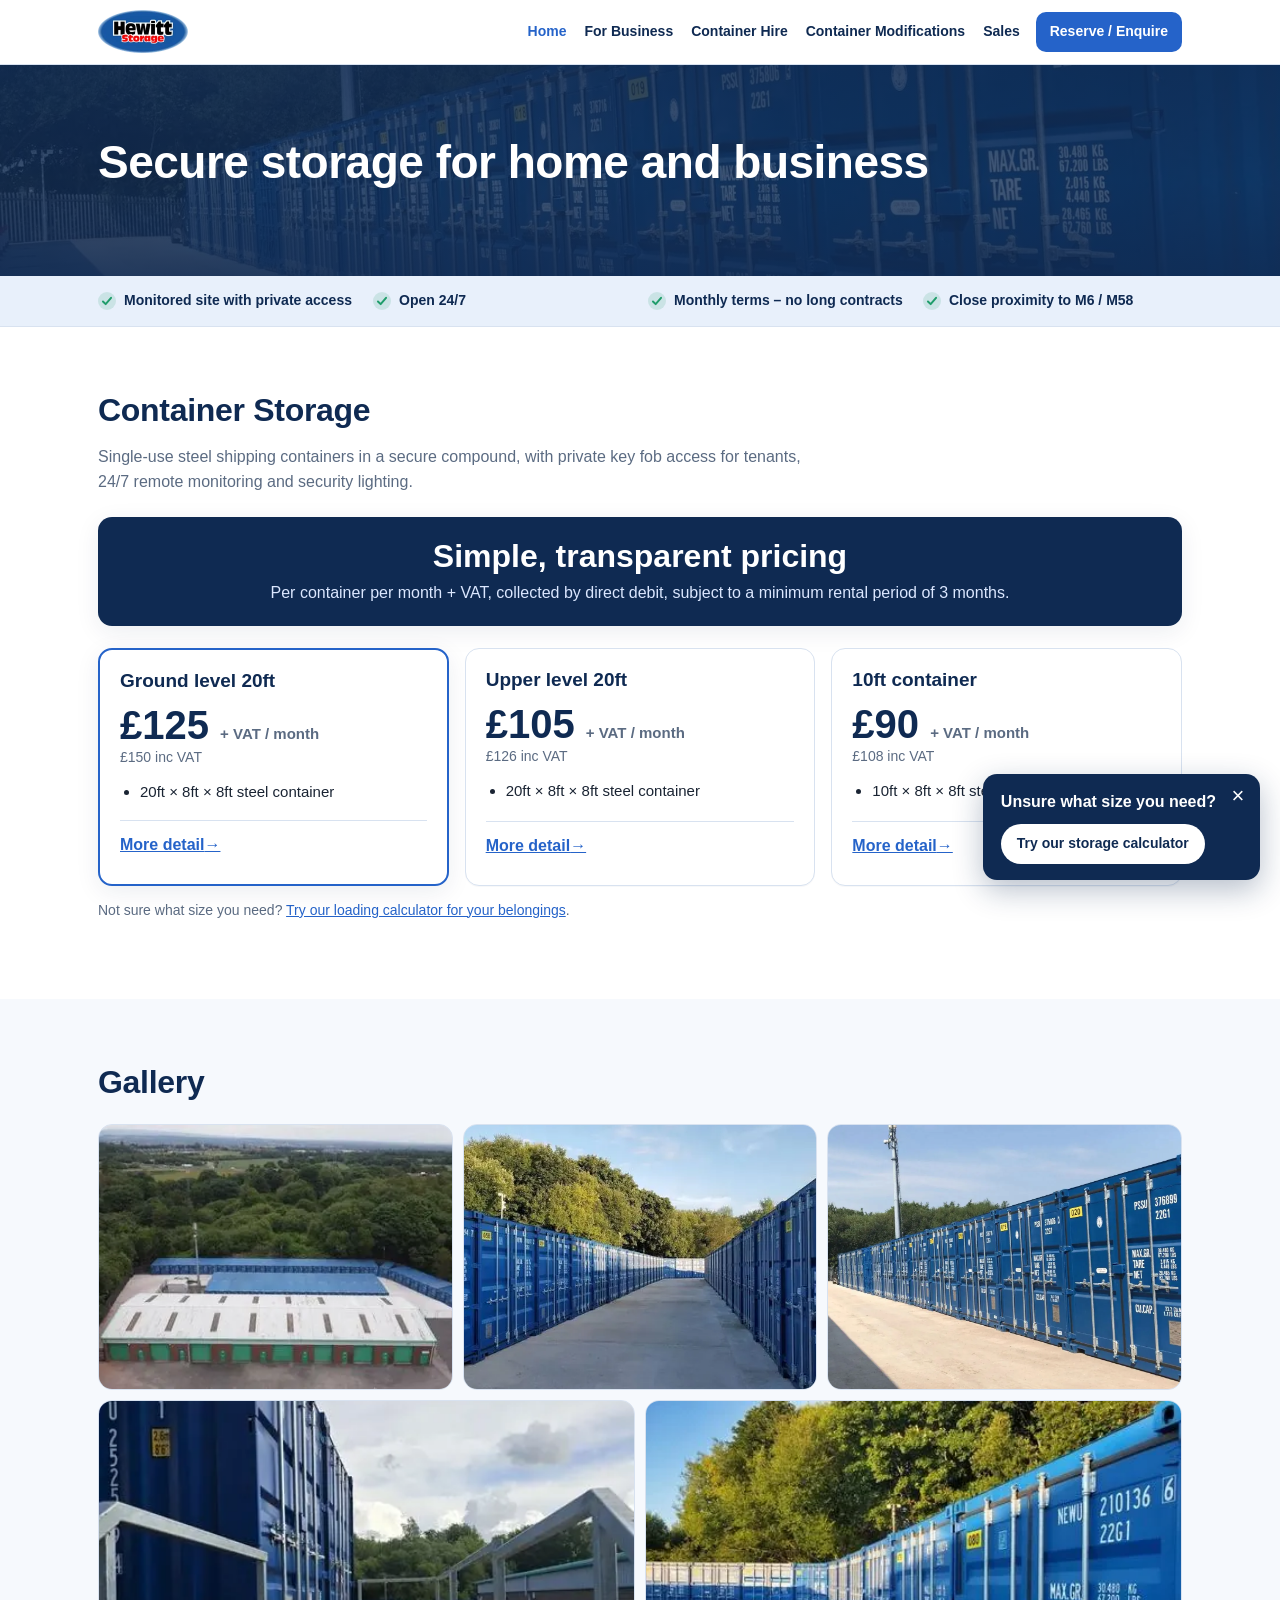
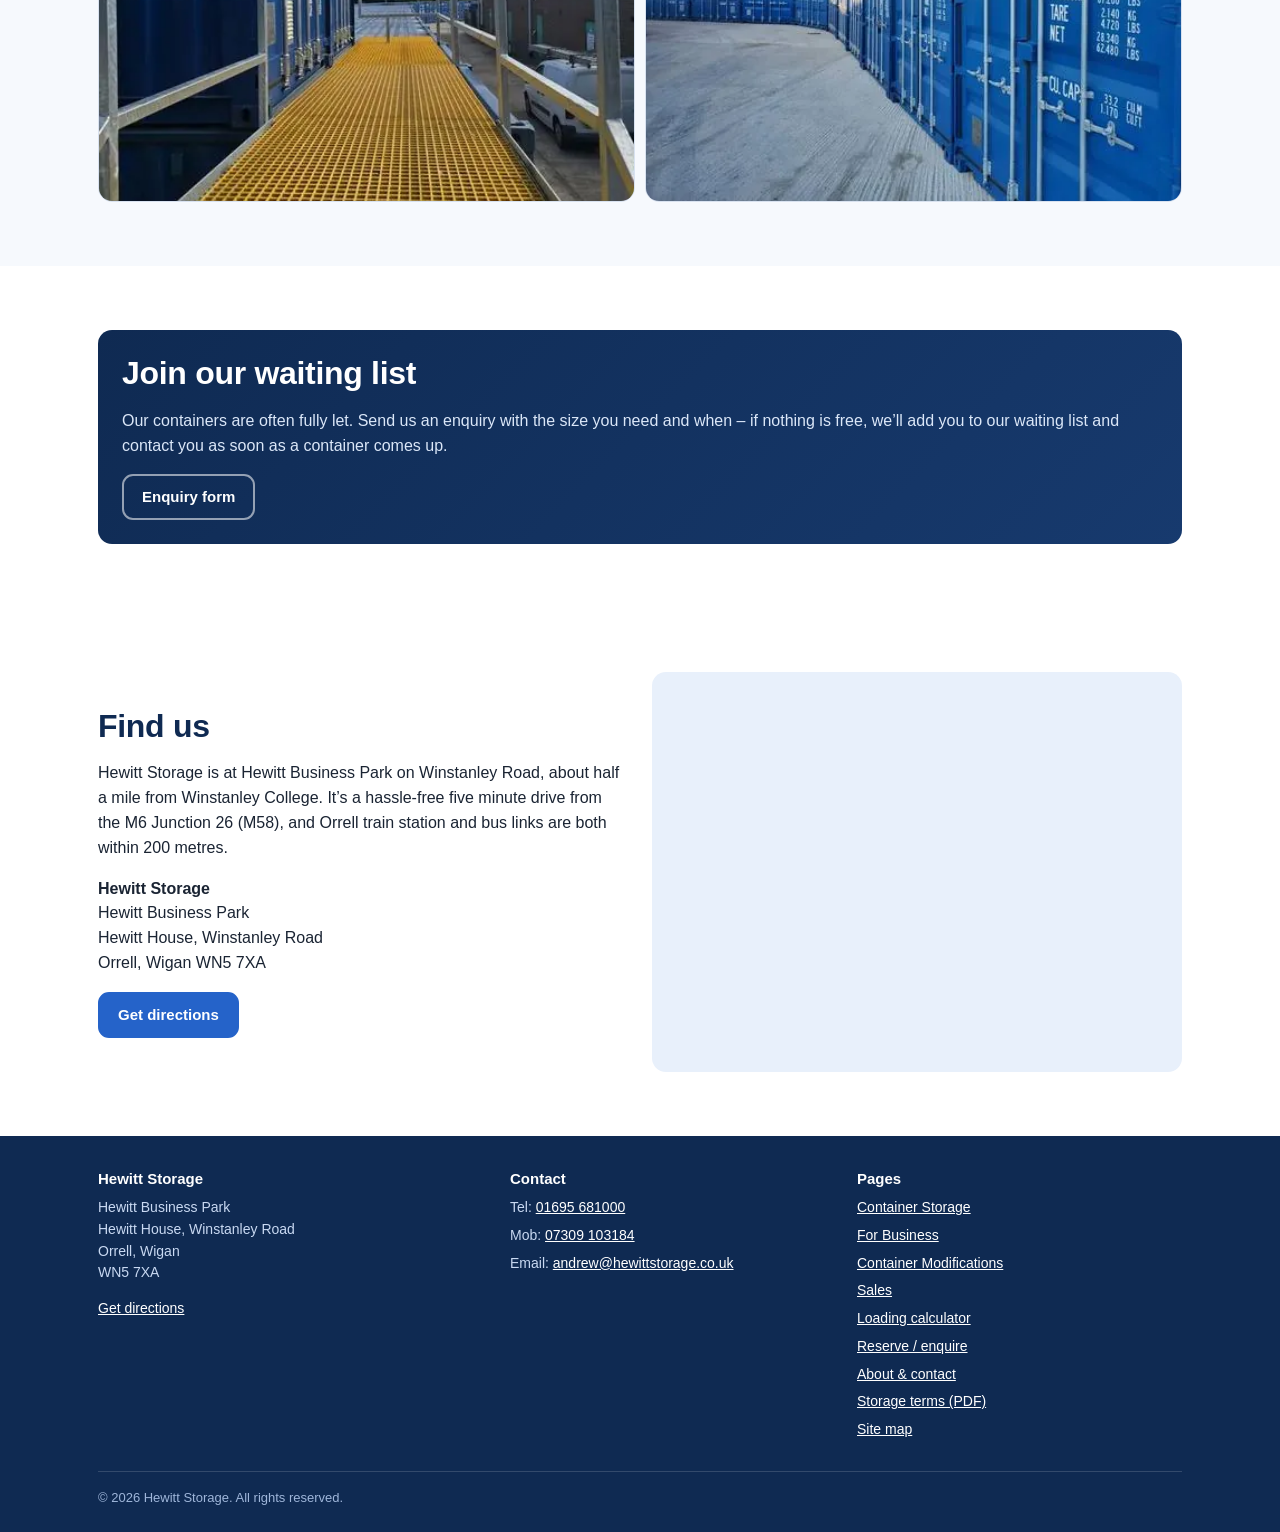
==== commit a651050b: "Preview update 2026-10-16 16:19" ====
--- a/index.html
+++ b/index.html
@@ -17,7 +17,7 @@
 <meta property="og:image" content="https://www.hewittstorage.co.uk/assets/img/container-row-1600.jpg">
 <link rel="icon" href="assets/favicon.svg" type="image/svg+xml">
 <style>:root{--navy:#0f2a52;--navy-2:#173a6e;--blue:#2563c9;--sky:#e8f0fb;--ink:#1a2433;--muted:#5b6b82;--line:#d8e2f0;--bg:#f6f9fd;--white:#fff;--radius:14px;--wrap:1120px;--shadow:0 6px 24px rgba(15,42,82,.08)}*{box-sizing:border-box}body{margin:0;font-family:-apple-system,BlinkMacSystemFont,"Segoe UI",Roboto,"Helvetica Neue",Arial,sans-serif;color:var(--ink);background:var(--white);line-height:1.55;font-size:16px}img{max-width:100%;height:auto;display:block}a{color:var(--blue)}.wrap{max-width:var(--wrap);margin:0 auto;padding:0 18px}h1,h2,h3{color:var(--navy);line-height:1.2;margin:0 0 .5em}h1{font-size:clamp(28px,6vw,46px)}.site-head{background:#fff;border-bottom:1px solid var(--line);position:sticky;top:0;z-index:50}.site-head .wrap{display:flex;align-items:center;justify-content:space-between;gap:12px;min-height:64px}.brand{display:flex;align-items:center;gap:10px;text-decoration:none}.brand img{height:44px;width:auto}.nav-toggle{border:1px solid var(--line);background:#fff;border-radius:10px;padding:9px 12px;font:inherit;font-weight:700;color:var(--navy);cursor:pointer;display:flex;align-items:center;gap:8px}.site-nav{display:none}.btn{display:inline-flex;align-items:center;justify-content:center;font:inherit;font-weight:700;font-size:15px;text-decoration:none;border-radius:11px;padding:12px 18px;border:2px solid var(--blue);background:var(--blue);color:#fff}.hero{position:relative;color:#fff;background:var(--navy) center/cover no-repeat;isolation:isolate}.hero::before{content:"";position:absolute;inset:0;background:linear-gradient(180deg,rgba(15,42,82,.88),rgba(15,42,82,.78) 55%,rgba(15,42,82,.92));z-index:-1}.hero .wrap{padding-top:38px;padding-bottom:40px}.hero h1{color:#fff}.page-hero{background:linear-gradient(135deg,var(--navy),var(--navy-2));color:#fff}.page-hero .wrap{padding-top:30px;padding-bottom:30px}.page-hero h1{color:#fff;font-size:clamp(26px,5vw,40px)}.page-hero p{color:#dbe7f8;max-width:700px;margin:0}.trust{background:var(--sky)}.skip{position:absolute;left:-999px}</style>
-<link rel="preload" href="assets/site.min.css?v=20261016c" as="style" onload="this.onload=null;this.rel='stylesheet'">
+<link rel="stylesheet" href="assets/site.min.css?v=20261016c" media="print" onload="this.media='all'">
 <noscript><link rel="stylesheet" href="assets/site.min.css?v=20261016c"></noscript>
 <!-- Google Tag Manager (existing container GTM-TWHT2SN4). Only loads on hewittstorage.co.uk / hewprop.co.uk, so preview visits are not tracked. -->
 <script>if(/(^|\.)(hewittstorage|hewprop)\.co\.uk$/.test(location.hostname)){(function(w,d,s,l,i){w[l]=w[l]||[];w[l].push({'gtm.start':new Date().getTime(),event:'gtm.js'});var f=d.getElementsByTagName(s)[0],j=d.createElement(s),dl=l!='dataLayer'?'&l='+l:'';j.async=true;j.src='https://www.googletagmanager.com/gtm.js?id='+i+dl;f.parentNode.insertBefore(j,f);})(window,document,'script','dataLayer','GTM-TWHT2SN4');}</script>
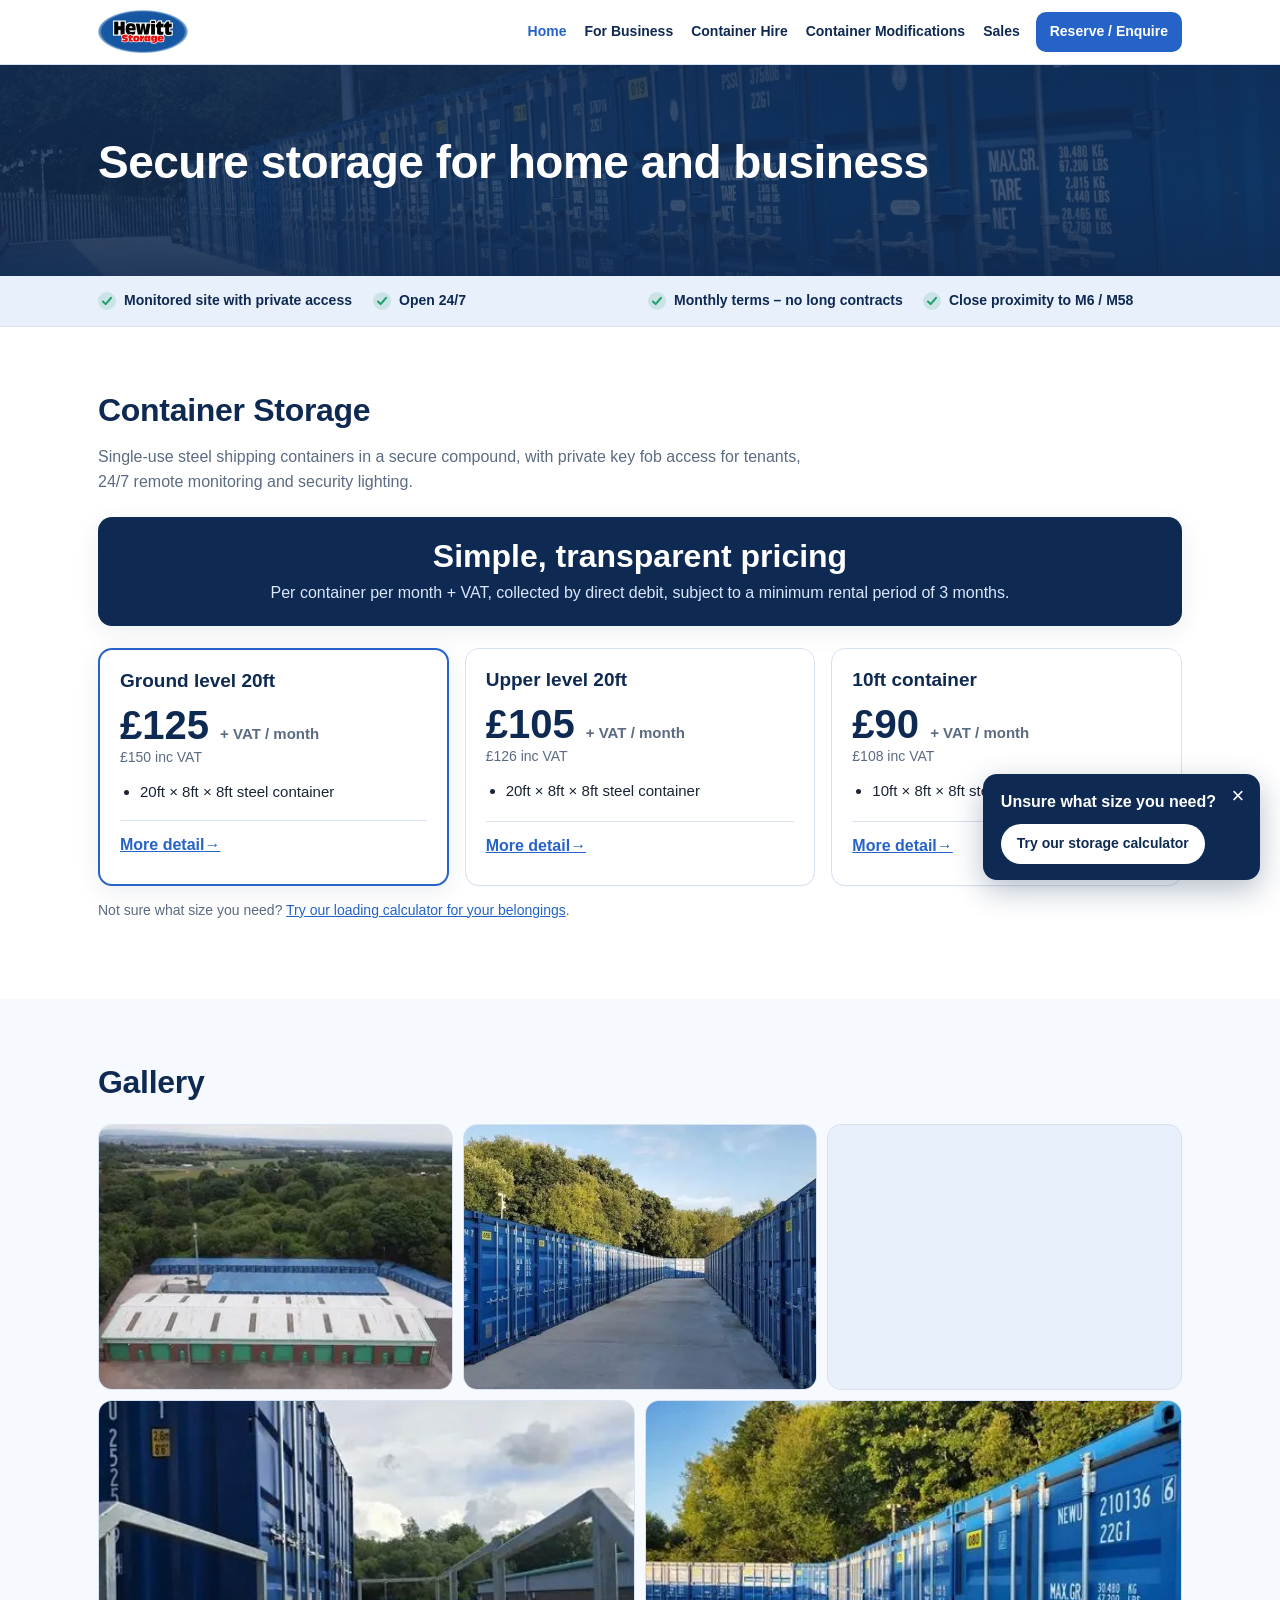
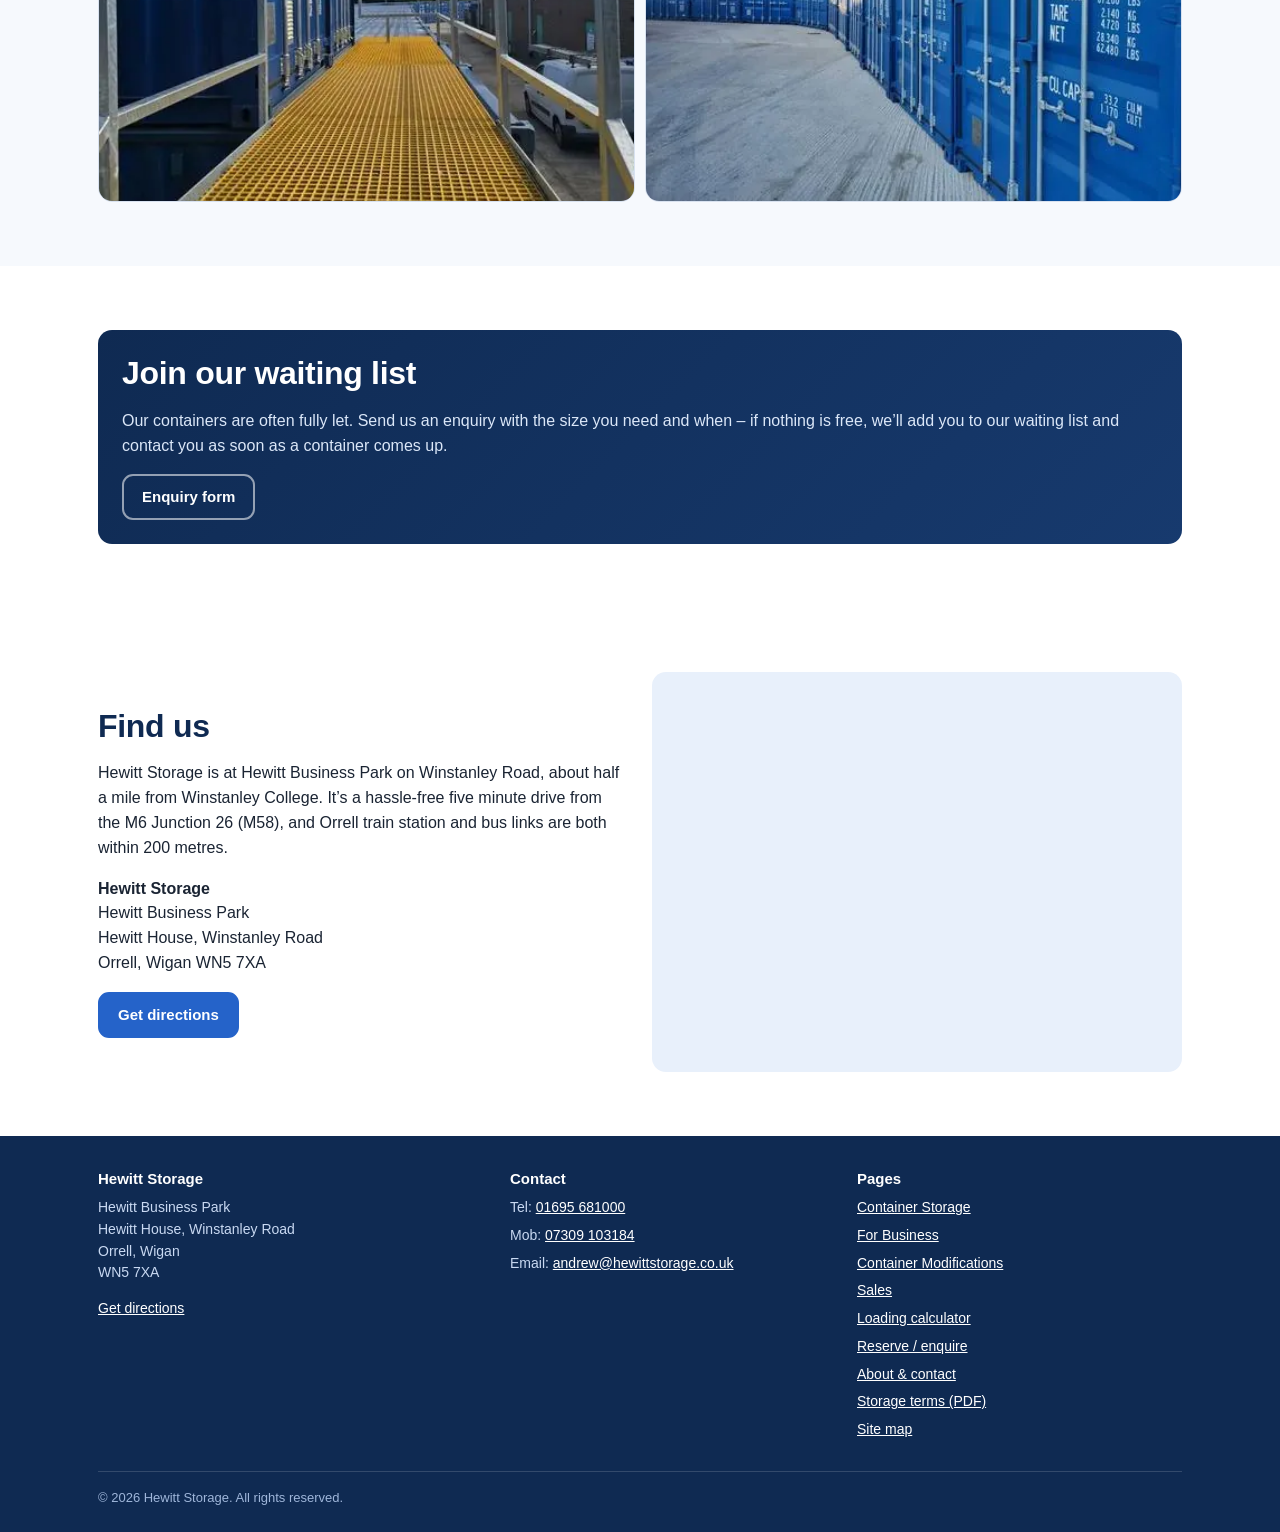
==== commit b2e0c846: "Preview update 2026-10-16 17:02" ====
--- a/index.html
+++ b/index.html
@@ -1,159 +1,809 @@
-<!DOCTYPE html>
+<!doctype html>
 <html lang="en-GB">
-<head>
-<meta charset="utf-8">
-<meta name="viewport" content="width=device-width, initial-scale=1">
-<!-- PREVIEW-ONLY: remove the next line before go-live (see GO-LIVE.md) -->
-<meta name="robots" content="noindex,nofollow"><!-- PREVIEW-ONLY -->
-<title>Self Storage Wigan | Container Storage Orrell | Hewitt Storage</title>
-<meta name="description" content="Secure storage services for home and business in Orrell, Wigan. Steel container storage from £90 + VAT a month, private fob access, 24/7 remote monitoring. Near the M6 / M58.">
-<link rel="canonical" href="https://www.hewittstorage.co.uk/">
-<meta name="theme-color" content="#0f2a52">
-<meta property="og:type" content="website">
-<meta property="og:site_name" content="Hewitt Storage">
-<meta property="og:title" content="Self Storage Wigan | Container Storage Orrell | Hewitt Storage">
-<meta property="og:description" content="Secure storage services for home and business in Orrell, Wigan. Steel container storage from £90 + VAT a month, private fob access, 24/7 remote monitoring. Near the M6 / M58.">
-<meta property="og:url" content="https://www.hewittstorage.co.uk/">
-<meta property="og:image" content="https://www.hewittstorage.co.uk/assets/img/container-row-1600.jpg">
-<link rel="icon" href="assets/favicon.svg" type="image/svg+xml">
-<style>:root{--navy:#0f2a52;--navy-2:#173a6e;--blue:#2563c9;--sky:#e8f0fb;--ink:#1a2433;--muted:#5b6b82;--line:#d8e2f0;--bg:#f6f9fd;--white:#fff;--radius:14px;--wrap:1120px;--shadow:0 6px 24px rgba(15,42,82,.08)}*{box-sizing:border-box}body{margin:0;font-family:-apple-system,BlinkMacSystemFont,"Segoe UI",Roboto,"Helvetica Neue",Arial,sans-serif;color:var(--ink);background:var(--white);line-height:1.55;font-size:16px}img{max-width:100%;height:auto;display:block}a{color:var(--blue)}.wrap{max-width:var(--wrap);margin:0 auto;padding:0 18px}h1,h2,h3{color:var(--navy);line-height:1.2;margin:0 0 .5em}h1{font-size:clamp(28px,6vw,46px)}.site-head{background:#fff;border-bottom:1px solid var(--line);position:sticky;top:0;z-index:50}.site-head .wrap{display:flex;align-items:center;justify-content:space-between;gap:12px;min-height:64px}.brand{display:flex;align-items:center;gap:10px;text-decoration:none}.brand img{height:44px;width:auto}.nav-toggle{border:1px solid var(--line);background:#fff;border-radius:10px;padding:9px 12px;font:inherit;font-weight:700;color:var(--navy);cursor:pointer;display:flex;align-items:center;gap:8px}.site-nav{display:none}.btn{display:inline-flex;align-items:center;justify-content:center;font:inherit;font-weight:700;font-size:15px;text-decoration:none;border-radius:11px;padding:12px 18px;border:2px solid var(--blue);background:var(--blue);color:#fff}.hero{position:relative;color:#fff;background:var(--navy) center/cover no-repeat;isolation:isolate}.hero::before{content:"";position:absolute;inset:0;background:linear-gradient(180deg,rgba(15,42,82,.88),rgba(15,42,82,.78) 55%,rgba(15,42,82,.92));z-index:-1}.hero .wrap{padding-top:38px;padding-bottom:40px}.hero h1{color:#fff}.page-hero{background:linear-gradient(135deg,var(--navy),var(--navy-2));color:#fff}.page-hero .wrap{padding-top:30px;padding-bottom:30px}.page-hero h1{color:#fff;font-size:clamp(26px,5vw,40px)}.page-hero p{color:#dbe7f8;max-width:700px;margin:0}.trust{background:var(--sky)}.skip{position:absolute;left:-999px}</style>
-<link rel="stylesheet" href="assets/site.min.css?v=20261016c" media="print" onload="this.media='all'">
-<noscript><link rel="stylesheet" href="assets/site.min.css?v=20261016c"></noscript>
-<!-- Google Tag Manager (existing container GTM-TWHT2SN4). Only loads on hewittstorage.co.uk / hewprop.co.uk, so preview visits are not tracked. -->
-<script>if(/(^|\.)(hewittstorage|hewprop)\.co\.uk$/.test(location.hostname)){(function(w,d,s,l,i){w[l]=w[l]||[];w[l].push({'gtm.start':new Date().getTime(),event:'gtm.js'});var f=d.getElementsByTagName(s)[0],j=d.createElement(s),dl=l!='dataLayer'?'&l='+l:'';j.async=true;j.src='https://www.googletagmanager.com/gtm.js?id='+i+dl;f.parentNode.insertBefore(j,f);})(window,document,'script','dataLayer','GTM-TWHT2SN4');}</script>
-<script type="application/ld+json">{
- "@context": "https://schema.org",
- "@type": "SelfStorage",
- "@id": "https://www.hewittstorage.co.uk/#hewitt-storage",
- "name": "Hewitt Storage",
- "description": "Secure 20ft steel container storage at Hewitt Business Park, Orrell, Wigan. Private key fob access, 24/7 remote monitoring and security lighting. Ground level 20ft, upper level 20ft and 10ft containers.",
- "url": "https://www.hewittstorage.co.uk/",
- "telephone": "01695 681000",
- "email": "andrew@hewittstorage.co.uk",
- "image": "https://www.hewittstorage.co.uk/assets/img/container-row-1600.jpg",
- "logo": "https://www.hewittstorage.co.uk/assets/img/hewitt-storage-logo.png",
- "priceRange": "£90–£125 + VAT per month",
- "address": {
-  "@type": "PostalAddress",
-  "streetAddress": "Hewitt House, Winstanley Road",
-  "addressLocality": "Orrell, Wigan",
-  "addressRegion": "Greater Manchester",
-  "postalCode": "WN5 7XA",
-  "addressCountry": "GB"
- },
- "geo": {
-  "@type": "GeoCoordinates",
-  "latitude": 53.52833,
-  "longitude": -2.70699
- },
- "hasMap": "https://www.google.com/maps/search/?api=1&query=Hewitt+Business+Park+Winstanley+Road+Orrell+Wigan+WN5+7XA",
- "openingHoursSpecification": [
-  {
-   "@type": "OpeningHoursSpecification",
-   "dayOfWeek": [
-    "Monday",
-    "Tuesday",
-    "Wednesday",
-    "Thursday",
-    "Friday",
-    "Saturday",
-    "Sunday"
-   ],
-   "opens": "00:00",
-   "closes": "23:59"
-  }
- ],
- "areaServed": [
-  "Orrell",
-  "Wigan",
-  "Upholland",
-  "Billinge",
-  "Skelmersdale"
- ]
-}</script><link rel="preload" as="image" type="image/webp" href="assets/img/container-row-800-480.webp" media="(max-width:799px)">
-<link rel="preload" as="image" type="image/webp" href="assets/img/container-row-800.webp" media="(min-width:800px) and (max-width:1199px)">
-<link rel="preload" as="image" type="image/webp" href="assets/img/container-row-1600.webp" media="(min-width:1200px)">
-</head>
-<body>
-<a class="skip" href="#main">Skip to content</a>
-<header class="site-head"><div class="wrap">
-<a class="brand" href="index.htm"><picture><source type="image/webp" srcset="assets/img/hewitt-storage-logo-180.webp"><img src="assets/img/hewitt-storage-logo.png" alt="Hewitt Storage" width="90" height="44"></picture></a>
-<button class="nav-toggle" type="button" aria-expanded="false" aria-controls="site-nav"><svg viewBox="0 0 20 20" aria-hidden="true"><path d="M3 5h14M3 10h14M3 15h14" stroke="currentColor" stroke-width="2" stroke-linecap="round"/></svg>Menu</button>
-<nav class="site-nav" id="site-nav" aria-label="Main"><ul><li><a href="index.htm" aria-current="page">Home</a></li><li><a href="business.htm">For Business</a></li><li><a href="container-hire.htm">Container Hire</a></li><li><a href="modifications.htm">Container Modifications</a></li><li><a href="sales.htm">Sales</a></li><li><a class="nav-cta" href="reserve.htm">Reserve / Enquire</a></li></ul></nav>
-</div></header>
-<main id="main">
-<section class="hero"><div class="wrap">
-<h1>Secure storage for home and business</h1>
-</div></section>
-<div class="trust"><div class="wrap"><ul class=""><li><svg class="tick" viewBox="0 0 20 20" aria-hidden="true"><circle cx="10" cy="10" r="10" fill="currentColor" opacity=".15"/><path d="m5.5 10.5 3 3 6-7" fill="none" stroke="currentColor" stroke-width="2.2" stroke-linecap="round" stroke-linejoin="round"/></svg><span>Monitored site with private access</span></li><li><svg class="tick" viewBox="0 0 20 20" aria-hidden="true"><circle cx="10" cy="10" r="10" fill="currentColor" opacity=".15"/><path d="m5.5 10.5 3 3 6-7" fill="none" stroke="currentColor" stroke-width="2.2" stroke-linecap="round" stroke-linejoin="round"/></svg><span>Open 24/7</span></li><li><svg class="tick" viewBox="0 0 20 20" aria-hidden="true"><circle cx="10" cy="10" r="10" fill="currentColor" opacity=".15"/><path d="m5.5 10.5 3 3 6-7" fill="none" stroke="currentColor" stroke-width="2.2" stroke-linecap="round" stroke-linejoin="round"/></svg><span>Monthly terms – no long contracts</span></li><li><svg class="tick" viewBox="0 0 20 20" aria-hidden="true"><circle cx="10" cy="10" r="10" fill="currentColor" opacity=".15"/><path d="m5.5 10.5 3 3 6-7" fill="none" stroke="currentColor" stroke-width="2.2" stroke-linecap="round" stroke-linejoin="round"/></svg><span>Close proximity to M6 / M58</span></li></ul></div></div>
+  <head>
+    <meta charset="utf-8" />
+    <meta name="viewport" content="width=device-width, initial-scale=1" />
+    <!-- PREVIEW-ONLY: remove the next line before go-live (see GO-LIVE.md) -->
+    <meta name="robots" content="noindex,nofollow">
+    <!-- PREVIEW-ONLY -->
+    <title>Self Storage Wigan | Container Storage Orrell | Hewitt Storage</title>
+    <meta
+      name="description"
+      content="Secure storage services for home and business in Orrell, Wigan. Steel container storage from £90 + VAT a month, private fob access, 24/7 remote monitoring. Near the M6 / M58."
+    />
+    <link rel="canonical" href="https://www.hewittstorage.co.uk/" />
+    <meta name="theme-color" content="#0f2a52" />
+    <meta property="og:type" content="website" />
+    <meta property="og:site_name" content="Hewitt Storage" />
+    <meta
+      property="og:title"
+      content="Self Storage Wigan | Container Storage Orrell | Hewitt Storage"
+    />
+    <meta
+      property="og:description"
+      content="Secure storage services for home and business in Orrell, Wigan. Steel container storage from £90 + VAT a month, private fob access, 24/7 remote monitoring. Near the M6 / M58."
+    />
+    <meta property="og:url" content="https://www.hewittstorage.co.uk/" />
+    <meta
+      property="og:image"
+      content="https://www.hewittstorage.co.uk/assets/img/container-row-1600.jpg"
+    />
+    <link rel="icon" href="assets/favicon.svg" type="image/svg+xml" />
+    <style>
+      :root {
+        --navy: #0f2a52;
+        --navy-2: #173a6e;
+        --blue: #2563c9;
+        --sky: #e8f0fb;
+        --ink: #1a2433;
+        --muted: #5b6b82;
+        --line: #d8e2f0;
+        --bg: #f6f9fd;
+        --white: #fff;
+        --radius: 14px;
+        --wrap: 1120px;
+        --shadow: 0 6px 24px rgba(15, 42, 82, 0.08);
+      }
+      * {
+        box-sizing: border-box;
+      }
+      body {
+        margin: 0;
+        font-family:
+          -apple-system, BlinkMacSystemFont, 'Segoe UI', Roboto, 'Helvetica Neue', Arial, sans-serif;
+        color: var(--ink);
+        background: var(--white);
+        line-height: 1.55;
+        font-size: 16px;
+      }
+      img {
+        max-width: 100%;
+        height: auto;
+        display: block;
+      }
+      a {
+        color: var(--blue);
+      }
+      .wrap {
+        max-width: var(--wrap);
+        margin: 0 auto;
+        padding: 0 18px;
+      }
+      h1,
+      h2,
+      h3 {
+        color: var(--navy);
+        line-height: 1.2;
+        margin: 0 0 0.5em;
+      }
+      h1 {
+        font-size: clamp(28px, 6vw, 46px);
+      }
+      .site-head {
+        background: #fff;
+        border-bottom: 1px solid var(--line);
+        position: sticky;
+        top: 0;
+        z-index: 50;
+      }
+      .site-head .wrap {
+        display: flex;
+        align-items: center;
+        justify-content: space-between;
+        gap: 12px;
+        min-height: 64px;
+      }
+      .brand {
+        display: flex;
+        align-items: center;
+        gap: 10px;
+        text-decoration: none;
+      }
+      .brand img {
+        height: 44px;
+        width: auto;
+      }
+      .nav-toggle {
+        border: 1px solid var(--line);
+        background: #fff;
+        border-radius: 10px;
+        padding: 9px 12px;
+        font: inherit;
+        font-weight: 700;
+        color: var(--navy);
+        cursor: pointer;
+        display: flex;
+        align-items: center;
+        gap: 8px;
+      }
+      .site-nav {
+        display: none;
+      }
+      .btn {
+        display: inline-flex;
+        align-items: center;
+        justify-content: center;
+        font: inherit;
+        font-weight: 700;
+        font-size: 15px;
+        text-decoration: none;
+        border-radius: 11px;
+        padding: 12px 18px;
+        border: 2px solid var(--blue);
+        background: var(--blue);
+        color: #fff;
+      }
+      .hero {
+        position: relative;
+        color: #fff;
+        background: var(--navy) center/cover no-repeat;
+        isolation: isolate;
+      }
+      .hero::before {
+        content: '';
+        position: absolute;
+        inset: 0;
+        background: linear-gradient(
+          180deg,
+          rgba(15, 42, 82, 0.88),
+          rgba(15, 42, 82, 0.78) 55%,
+          rgba(15, 42, 82, 0.92)
+        );
+        z-index: -1;
+      }
+      .hero .wrap {
+        padding-top: 38px;
+        padding-bottom: 40px;
+      }
+      .hero h1 {
+        color: #fff;
+      }
+      .page-hero {
+        background: linear-gradient(135deg, var(--navy), var(--navy-2));
+        color: #fff;
+      }
+      .page-hero .wrap {
+        padding-top: 30px;
+        padding-bottom: 30px;
+      }
+      .page-hero h1 {
+        color: #fff;
+        font-size: clamp(26px, 5vw, 40px);
+      }
+      .page-hero p {
+        color: #dbe7f8;
+        max-width: 700px;
+        margin: 0;
+      }
+      .trust {
+        background: var(--sky);
+      }
+      .skip {
+        position: absolute;
+        left: -999px;
+      }
+    </style>
+    <link
+      rel="stylesheet"
+      href="assets/site.min.css?v=20261016c"
+      media="print"
+      onload="this.media = 'all'"
+    />
+    <noscript><link rel="stylesheet" href="assets/site.min.css?v=20261016c" /></noscript>
+    <!-- Google Tag Manager (existing container GTM-TWHT2SN4). Only loads on hewittstorage.co.uk / hewprop.co.uk, so preview visits are not tracked. -->
+    <script>
+      if (/(^|\.)(hewittstorage|hewprop)\.co\.uk$/.test(location.hostname)) {
+        (function (w, d, s, l, i) {
+          w[l] = w[l] || [];
+          w[l].push({ 'gtm.start': new Date().getTime(), event: 'gtm.js' });
+          var f = d.getElementsByTagName(s)[0],
+            j = d.createElement(s),
+            dl = l != 'dataLayer' ? '&l=' + l : '';
+          j.async = true;
+          j.src = 'https://www.googletagmanager.com/gtm.js?id=' + i + dl;
+          f.parentNode.insertBefore(j, f);
+        })(window, document, 'script', 'dataLayer', 'GTM-TWHT2SN4');
+      }
+    </script>
+    <script type="application/ld+json">
+      {
+        "@context": "https://schema.org",
+        "@type": "SelfStorage",
+        "@id": "https://www.hewittstorage.co.uk/#hewitt-storage",
+        "name": "Hewitt Storage",
+        "description": "Secure 20ft steel container storage at Hewitt Business Park, Orrell, Wigan. Private key fob access, 24/7 remote monitoring and security lighting. Ground level 20ft, upper level 20ft and 10ft containers.",
+        "url": "https://www.hewittstorage.co.uk/",
+        "telephone": "01695 681000",
+        "email": "andrew@hewittstorage.co.uk",
+        "image": "https://www.hewittstorage.co.uk/assets/img/container-row-1600.jpg",
+        "logo": "https://www.hewittstorage.co.uk/assets/img/hewitt-storage-logo.png",
+        "priceRange": "£90–£125 + VAT per month",
+        "address": {
+          "@type": "PostalAddress",
+          "streetAddress": "Hewitt House, Winstanley Road",
+          "addressLocality": "Orrell, Wigan",
+          "addressRegion": "Greater Manchester",
+          "postalCode": "WN5 7XA",
+          "addressCountry": "GB"
+        },
+        "geo": {
+          "@type": "GeoCoordinates",
+          "latitude": 53.52833,
+          "longitude": -2.70699
+        },
+        "hasMap": "https://www.google.com/maps/search/?api=1&query=Hewitt+Business+Park+Winstanley+Road+Orrell+Wigan+WN5+7XA",
+        "openingHoursSpecification": [
+          {
+            "@type": "OpeningHoursSpecification",
+            "dayOfWeek": [
+              "Monday",
+              "Tuesday",
+              "Wednesday",
+              "Thursday",
+              "Friday",
+              "Saturday",
+              "Sunday"
+            ],
+            "opens": "00:00",
+            "closes": "23:59"
+          }
+        ],
+        "areaServed": ["Orrell", "Wigan", "Upholland", "Billinge", "Skelmersdale"]
+      }
+    </script>
+    <link
+      rel="preload"
+      as="image"
+      type="image/webp"
+      href="assets/img/container-row-800-480.webp"
+      media="(max-width:799px)"
+    />
+    <link
+      rel="preload"
+      as="image"
+      type="image/webp"
+      href="assets/img/container-row-800.webp"
+      media="(min-width:800px) and (max-width:1199px)"
+    />
+    <link
+      rel="preload"
+      as="image"
+      type="image/webp"
+      href="assets/img/container-row-1600.webp"
+      media="(min-width:1200px)"
+    />
+  </head>
+  <body>
+    <a class="skip" href="#main">Skip to content</a>
+    <header class="site-head">
+      <div class="wrap">
+        <a class="brand" href="index.htm"
+          ><picture
+            ><source type="image/webp" srcset="assets/img/hewitt-storage-logo-180.webp" />
+            <img
+              src="assets/img/hewitt-storage-logo.png"
+              alt="Hewitt Storage"
+              width="90"
+              height="44" /></picture
+        ></a>
+        <button class="nav-toggle" type="button" aria-expanded="false" aria-controls="site-nav">
+          <svg viewBox="0 0 20 20" aria-hidden="true">
+            <path
+              d="M3 5h14M3 10h14M3 15h14"
+              stroke="currentColor"
+              stroke-width="2"
+              stroke-linecap="round"
+            /></svg
+          >Menu
+        </button>
+        <nav class="site-nav" id="site-nav" aria-label="Main">
+          <ul>
+            <li><a href="index.htm" aria-current="page">Home</a></li>
+            <li><a href="business.htm">For Business</a></li>
+            <li><a href="container-hire.htm">Container Hire</a></li>
+            <li><a href="modifications.htm">Container Modifications</a></li>
+            <li><a href="sales.htm">Sales</a></li>
+            <li><a class="nav-cta" href="reserve.htm">Reserve / Enquire</a></li>
+          </ul>
+        </nav>
+      </div>
+    </header>
+    <main id="main">
+      <section class="hero">
+        <div class="wrap">
+          <h1>Secure storage for home and business</h1>
+        </div>
+      </section>
+      <div class="trust">
+        <div class="wrap">
+          <ul class="">
+            <li>
+              <svg class="tick" viewBox="0 0 20 20" aria-hidden="true">
+                <circle cx="10" cy="10" r="10" fill="currentColor" opacity=".15" />
+                <path
+                  d="m5.5 10.5 3 3 6-7"
+                  fill="none"
+                  stroke="currentColor"
+                  stroke-width="2.2"
+                  stroke-linecap="round"
+                  stroke-linejoin="round"
+                /></svg
+              ><span>Monitored site with private access</span>
+            </li>
+            <li>
+              <svg class="tick" viewBox="0 0 20 20" aria-hidden="true">
+                <circle cx="10" cy="10" r="10" fill="currentColor" opacity=".15" />
+                <path
+                  d="m5.5 10.5 3 3 6-7"
+                  fill="none"
+                  stroke="currentColor"
+                  stroke-width="2.2"
+                  stroke-linecap="round"
+                  stroke-linejoin="round"
+                /></svg
+              ><span>Open 24/7</span>
+            </li>
+            <li>
+              <svg class="tick" viewBox="0 0 20 20" aria-hidden="true">
+                <circle cx="10" cy="10" r="10" fill="currentColor" opacity=".15" />
+                <path
+                  d="m5.5 10.5 3 3 6-7"
+                  fill="none"
+                  stroke="currentColor"
+                  stroke-width="2.2"
+                  stroke-linecap="round"
+                  stroke-linejoin="round"
+                /></svg
+              ><span>Monthly terms – no long contracts</span>
+            </li>
+            <li>
+              <svg class="tick" viewBox="0 0 20 20" aria-hidden="true">
+                <circle cx="10" cy="10" r="10" fill="currentColor" opacity=".15" />
+                <path
+                  d="m5.5 10.5 3 3 6-7"
+                  fill="none"
+                  stroke="currentColor"
+                  stroke-width="2.2"
+                  stroke-linecap="round"
+                  stroke-linejoin="round"
+                /></svg
+              ><span>Close proximity to M6 / M58</span>
+            </li>
+          </ul>
+        </div>
+      </div>
 
-<section class="block" id="prices"><div class="wrap">
-<div class="sec-head"><h2>Container Storage</h2><p>Single-use steel shipping containers in a secure compound, with private key fob access for tenants, 24/7 remote monitoring and security lighting.</p></div>
-<div class="price-banner"><h3>Simple, transparent pricing</h3><p>Per container per month + VAT, collected by direct debit, subject to a minimum rental period of 3 months.</p></div>
-<div class="grid c3"><article class="card price-card feature"><h3>Ground level 20ft</h3>
-<div class="amt">£125 <span>+ VAT / month</span></div><div class="inc">£150 inc VAT</div><ul><li>20ft × 8ft × 8ft steel container</li></ul>
-<a class="more-link" href="container-20ft-ground.htm">More detail<span class="sr-only"> on the Ground level 20ft</span> &rarr;</a></article><article class="card price-card"><h3>Upper level 20ft</h3>
-<div class="amt">£105 <span>+ VAT / month</span></div><div class="inc">£126 inc VAT</div><ul><li>20ft × 8ft × 8ft steel container</li></ul>
-<a class="more-link" href="container-20ft-upper-level.htm">More detail<span class="sr-only"> on the Upper level 20ft</span> &rarr;</a></article><article class="card price-card"><h3>10ft container</h3>
-<div class="amt">£90 <span>+ VAT / month</span></div><div class="inc">£108 inc VAT</div><ul><li>10ft × 8ft × 8ft steel container</li></ul>
-<a class="more-link" href="container-10ft.htm">More detail<span class="sr-only"> on the 10ft container</span> &rarr;</a></article></div>
-<p class="small muted price-note">Not sure what size you need? <a href="storage-calculator.html?v=pborient">Try our loading calculator for your belongings</a>.</p>
-</div></section>
-<section class="block alt" id="gallery"><div class="wrap">
-<div class="sec-head"><h2>Gallery</h2></div>
-<div class="gallery"><figure class="photo"><picture><source type="image/webp" srcset="assets/img/containers-aerial-480.webp 480w, assets/img/containers-aerial.webp 800w" sizes="(max-width:699px) 50vw, (max-width:899px) 33vw, 360px"><img src="assets/img/containers-aerial.jpg" srcset="assets/img/containers-aerial-480.jpg 480w, assets/img/containers-aerial.jpg 800w" sizes="(max-width:699px) 50vw, (max-width:899px) 33vw, 360px" alt="Aerial view of the container storage compound at Hewitt Business Park" width="800" height="450" loading="lazy" decoding="async"></picture></figure><figure class="photo"><picture><source type="image/webp" srcset="assets/img/container-row-2-480.webp 480w, assets/img/container-row-2.webp 900w" sizes="(max-width:699px) 50vw, (max-width:899px) 33vw, 360px"><img src="assets/img/container-row-2.jpg" srcset="assets/img/container-row-2-480.jpg 480w, assets/img/container-row-2.jpg 900w" sizes="(max-width:699px) 50vw, (max-width:899px) 33vw, 360px" alt="Row of blue 20ft steel storage containers" width="900" height="900" loading="lazy" decoding="async"></picture></figure><figure class="photo"><picture><source type="image/webp" srcset="assets/img/container-row-800-480.webp 480w, assets/img/container-row-800.webp 800w, assets/img/container-row-1600.webp 1600w" sizes="(max-width:699px) 50vw, (max-width:899px) 33vw, 360px"><img src="assets/img/container-row-800.jpg" srcset="assets/img/container-row-800-480.jpg 480w, assets/img/container-row-800.jpg 800w, assets/img/container-row-1600.jpg 1600w" sizes="(max-width:699px) 50vw, (max-width:899px) 33vw, 360px" alt="Row of 20ft steel storage containers in the secure compound" width="800" height="450" loading="lazy" decoding="async"></picture></figure><figure class="photo"><picture><source type="image/webp" srcset="assets/img/upper-level-walkway-480.webp 480w, assets/img/upper-level-walkway.webp 750w" sizes="(max-width:699px) 50vw, (max-width:899px) 33vw, 360px"><img src="assets/img/upper-level-walkway.jpg" srcset="assets/img/upper-level-walkway-480.jpg 480w, assets/img/upper-level-walkway.jpg 750w" sizes="(max-width:699px) 50vw, (max-width:899px) 33vw, 360px" alt="Upper-level walkway with yellow grating alongside the containers" width="750" height="1000" loading="lazy" decoding="async"></picture></figure><figure class="photo"><picture><source type="image/webp" srcset="assets/img/container-row-curve-480.webp 480w, assets/img/container-row-curve.webp 1080w" sizes="(max-width:699px) 50vw, (max-width:899px) 33vw, 360px"><img src="assets/img/container-row-curve.jpg" srcset="assets/img/container-row-curve-480.jpg 480w, assets/img/container-row-curve.jpg 1080w" sizes="(max-width:699px) 50vw, (max-width:899px) 33vw, 360px" alt="Row of blue storage containers in the secure compound" width="1080" height="803" loading="lazy" decoding="async"></picture></figure></div>
-</div></section>
-<section class="block"><div class="wrap"><div class="cta-band">
-<h2>Join our waiting list</h2>
-<p>Our containers are often fully let. Send us an enquiry with the size you need and when – if nothing is free, we’ll add you to our waiting list and contact you as soon as a container comes up.</p>
-<div class="btns"><a class="btn light" href="reserve.htm">Enquiry form</a></div>
-</div></div></section>
-<section class="block" id="Location"><div class="wrap split">
-<div><h2>Find us</h2><p>Hewitt Storage is at Hewitt Business Park on Winstanley Road, about half a mile from Winstanley College. It’s a hassle-free five minute drive from the M6 Junction 26 (M58), and Orrell train station and bus links are both within 200 metres.</p>
-<p><b>Hewitt Storage</b><br>Hewitt Business Park<br>Hewitt House, Winstanley Road<br>Orrell, Wigan WN5 7XA</p>
-<div class="btns"><a class="btn" href="https://www.google.com/maps/search/?api=1&query=Hewitt+Business+Park+Winstanley+Road+Orrell+Wigan+WN5+7XA" target="_blank" rel="noopener">Get directions</a></div></div>
-<iframe class="map" data-src="https://www.google.com/maps/embed?pb=!1m18!1m12!1m3!1d2371.6487332979527!2d-2.70699043415467!3d53.52833003001754!2m3!1f0!2f0!3f0!3m2!1i1024!2i768!4f13.1!3m3!1m2!1s0x487b1aa8a7d71795%3A0x576aa93d4ecaa1b6!2sHewitt+Business+Park%2C+Winstanley+Road+Orrell%2C+Billinge%2C+Wigan+WN5+7XA!5e0!3m2!1sen!2suk!4v1454769584058" title="Map: Hewitt Storage, Hewitt Business Park, Winstanley Road, Orrell, Wigan WN5 7XA" loading="lazy" referrerpolicy="no-referrer-when-downgrade" allowfullscreen></iframe>
-</div></section>
-
-</main>
-<footer class="site-foot"><div class="wrap">
-<div class="foot-grid">
- <div><h3>Hewitt Storage</h3><p>Hewitt Business Park<br>Hewitt House, Winstanley Road<br>Orrell, Wigan<br>WN5 7XA</p><p><a href="https://www.google.com/maps/search/?api=1&query=Hewitt+Business+Park+Winstanley+Road+Orrell+Wigan+WN5+7XA" rel="noopener" target="_blank">Get directions</a></p></div>
- <div><h3>Contact</h3><ul><li>Tel: <a href="tel:+441695681000">01695 681000</a></li><li>Mob: <a href="tel:+447309103184">07309 103184</a></li><li>Email: <a href="mailto:andrew@hewittstorage.co.uk">andrew@hewittstorage.co.uk</a></li></ul></div>
- <div><h3>Pages</h3><ul><li><a href="storage.htm">Container Storage</a></li><li><a href="business.htm">For Business</a></li><li><a href="modifications.htm">Container Modifications</a></li><li><a href="sales.htm">Sales</a></li><li><a href="storage-calculator.html?v=pborient">Loading calculator</a></li><li><a href="reserve.htm">Reserve / enquire</a></li><li><a href="about.htm">About &amp; contact</a></li><li><a href="StorageTerms.pdf">Storage terms (PDF)</a></li><li><a href="site-map.htm">Site map</a></li></ul></div>
-</div>
-<div class="foot-base">© 2026 Hewitt Storage. All rights reserved.</div>
-</div></footer>
-<!-- Storage-calculator nudge (shown after 6s or 40% scroll; hidden 7 days once dismissed/clicked) -->
-<style>
-.calc-nudge{position:fixed;right:20px;bottom:20px;z-index:70;max-width:300px;background:var(--navy,#0f2a52);color:#fff;border-radius:14px;box-shadow:0 10px 30px rgba(15,42,82,.3);padding:16px 44px 16px 18px;transform:translateY(140%);opacity:0;visibility:hidden;transition:transform .45s ease,opacity .45s ease,visibility 0s .45s}
-.calc-nudge.show{transform:none;opacity:1;visibility:visible;transition:transform .45s ease,opacity .45s ease}
-.calc-nudge p{margin:0 0 10px;font-weight:700;font-size:16px;color:#fff}
-.calc-nudge a.nudge-go{display:inline-block;background:#fff;color:var(--navy,#0f2a52);font-weight:700;text-decoration:none;border-radius:999px;padding:9px 16px;font-size:14px}
-.calc-nudge a.nudge-go:hover,.calc-nudge a.nudge-go:focus{background:var(--sky,#e8f0fb)}
-.calc-nudge .nudge-x{position:absolute;top:6px;right:6px;width:32px;height:32px;border:0;border-radius:50%;background:transparent;color:#fff;font-size:22px;line-height:1;cursor:pointer}
-.calc-nudge .nudge-x:hover,.calc-nudge .nudge-x:focus{background:rgba(255,255,255,.15)}
-@media (max-width:899px){.calc-nudge{left:10px;right:10px;bottom:calc(20px + env(safe-area-inset-bottom));max-width:none;padding:10px 42px 10px 14px;display:flex;align-items:center;gap:10px;justify-content:space-between}
-.calc-nudge p{margin:0;font-size:14px}.calc-nudge a.nudge-go{padding:7px 12px;font-size:13px;white-space:nowrap}}
-@media (prefers-reduced-motion:reduce){.calc-nudge,.calc-nudge.show{transition:none}}
-</style>
-<aside class="calc-nudge" id="calc-nudge" role="complementary" aria-label="Storage calculator suggestion" hidden>
-<p>Unsure what size you need?</p>
-<a class="nudge-go" href="storage-calculator.html?v=pborient">Try our storage calculator</a>
-<button type="button" class="nudge-x" aria-label="Close storage calculator suggestion">&times;</button>
-</aside>
-<script>
-(function(){var K='hsCalcNudgeHideUntil_v2',el=document.getElementById('calc-nudge');if(!el)return;
-try{if(+localStorage.getItem(K)>Date.now())return;}catch(e){}
-var shown=false;function hide7(){try{localStorage.setItem(K,String(Date.now()+7*864e5));}catch(e){}}
-function show(){if(shown)return;shown=true;el.hidden=false;requestAnimationFrame(function(){requestAnimationFrame(function(){el.classList.add('show');});});window.removeEventListener('scroll',onS);}
-function onS(){var h=document.documentElement.scrollHeight-innerHeight;if(h>0&&scrollY/h>=0.4)show();}
-setTimeout(show,6000);window.addEventListener('scroll',onS,{passive:true});
-el.querySelector('.nudge-x').addEventListener('click',function(){hide7();el.classList.remove('show');setTimeout(function(){el.hidden=true;},460);});
-el.querySelector('.nudge-go').addEventListener('click',hide7);
-document.addEventListener('keydown',function(e){if(e.key==='Escape'&&el.classList.contains('show'))el.querySelector('.nudge-x').click();});
-})();
-</script>
-<script src="assets/site.js" defer></script>
-</body>
+      <section class="block" id="prices">
+        <div class="wrap">
+          <div class="sec-head">
+            <h2>Container Storage</h2>
+            <p>
+              Single-use steel shipping containers in a secure compound, with private key fob access
+              for tenants, 24/7 remote monitoring and security lighting.
+            </p>
+          </div>
+          <div class="price-banner">
+            <h3>Simple, transparent pricing</h3>
+            <p>
+              Per container per month + VAT, collected by direct debit, subject to a minimum rental
+              period of 3 months.
+            </p>
+          </div>
+          <div class="grid c3">
+            <article class="card price-card feature">
+              <h3>Ground level 20ft</h3>
+              <div class="amt">£125 <span>+ VAT / month</span></div>
+              <div class="inc">£150 inc VAT</div>
+              <ul>
+                <li>20ft × 8ft × 8ft steel container</li>
+              </ul>
+              <a class="more-link" href="container-20ft-ground.htm"
+                >More detail<span class="sr-only"> on the Ground level 20ft</span> &rarr;</a
+              >
+            </article>
+            <article class="card price-card">
+              <h3>Upper level 20ft</h3>
+              <div class="amt">£105 <span>+ VAT / month</span></div>
+              <div class="inc">£126 inc VAT</div>
+              <ul>
+                <li>20ft × 8ft × 8ft steel container</li>
+              </ul>
+              <a class="more-link" href="container-20ft-upper-level.htm"
+                >More detail<span class="sr-only"> on the Upper level 20ft</span> &rarr;</a
+              >
+            </article>
+            <article class="card price-card">
+              <h3>10ft container</h3>
+              <div class="amt">£90 <span>+ VAT / month</span></div>
+              <div class="inc">£108 inc VAT</div>
+              <ul>
+                <li>10ft × 8ft × 8ft steel container</li>
+              </ul>
+              <a class="more-link" href="container-10ft.htm"
+                >More detail<span class="sr-only"> on the 10ft container</span> &rarr;</a
+              >
+            </article>
+          </div>
+          <p class="small muted price-note">
+            Not sure what size you need?
+            <a href="storage-calculator.html?v=pborient"
+              >Try our loading calculator for your belongings</a
+            >.
+          </p>
+        </div>
+      </section>
+      <section class="block alt" id="gallery">
+        <div class="wrap">
+          <div class="sec-head"><h2>Gallery</h2></div>
+          <div class="gallery">
+            <figure class="photo">
+              <picture
+                ><source
+                  type="image/webp"
+                  srcset="
+                    assets/img/containers-aerial-480.webp 480w,
+                    assets/img/containers-aerial.webp     800w
+                  "
+                  sizes="(max-width:699px) 50vw, (max-width:899px) 33vw, 360px" />
+                <img
+                  src="assets/img/containers-aerial.jpg"
+                  srcset="
+                    assets/img/containers-aerial-480.jpg 480w,
+                    assets/img/containers-aerial.jpg     800w
+                  "
+                  sizes="(max-width:699px) 50vw, (max-width:899px) 33vw, 360px"
+                  alt="Aerial view of the container storage compound at Hewitt Business Park"
+                  width="800"
+                  height="450"
+                  loading="lazy"
+                  decoding="async"
+              /></picture>
+            </figure>
+            <figure class="photo">
+              <picture
+                ><source
+                  type="image/webp"
+                  srcset="
+                    assets/img/container-row-2-480.webp 480w,
+                    assets/img/container-row-2.webp     900w
+                  "
+                  sizes="(max-width:699px) 50vw, (max-width:899px) 33vw, 360px" />
+                <img
+                  src="assets/img/container-row-2.jpg"
+                  srcset="
+                    assets/img/container-row-2-480.jpg 480w,
+                    assets/img/container-row-2.jpg     900w
+                  "
+                  sizes="(max-width:699px) 50vw, (max-width:899px) 33vw, 360px"
+                  alt="Row of blue 20ft steel storage containers"
+                  width="900"
+                  height="900"
+                  loading="lazy"
+                  decoding="async"
+              /></picture>
+            </figure>
+            <figure class="photo">
+              <picture
+                ><source
+                  type="image/webp"
+                  srcset="
+                    assets/img/container-row-800-480.webp  480w,
+                    assets/img/container-row-800.webp      800w,
+                    assets/img/container-row-1600.webp    1600w
+                  "
+                  sizes="(max-width:699px) 50vw, (max-width:899px) 33vw, 360px" />
+                <img
+                  src="assets/img/container-row-800.jpg"
+                  srcset="
+                    assets/img/container-row-800-480.jpg  480w,
+                    assets/img/container-row-800.jpg      800w,
+                    assets/img/container-row-1600.jpg    1600w
+                  "
+                  sizes="(max-width:699px) 50vw, (max-width:899px) 33vw, 360px"
+                  alt="Row of 20ft steel storage containers in the secure compound"
+                  width="800"
+                  height="450"
+                  loading="lazy"
+                  decoding="async"
+              /></picture>
+            </figure>
+            <figure class="photo">
+              <picture
+                ><source
+                  type="image/webp"
+                  srcset="
+                    assets/img/upper-level-walkway-480.webp 480w,
+                    assets/img/upper-level-walkway.webp     750w
+                  "
+                  sizes="(max-width:699px) 50vw, (max-width:899px) 33vw, 360px" />
+                <img
+                  src="assets/img/upper-level-walkway.jpg"
+                  srcset="
+                    assets/img/upper-level-walkway-480.jpg 480w,
+                    assets/img/upper-level-walkway.jpg     750w
+                  "
+                  sizes="(max-width:699px) 50vw, (max-width:899px) 33vw, 360px"
+                  alt="Upper-level walkway with yellow grating alongside the containers"
+                  width="750"
+                  height="1000"
+                  loading="lazy"
+                  decoding="async"
+              /></picture>
+            </figure>
+            <figure class="photo">
+              <picture
+                ><source
+                  type="image/webp"
+                  srcset="
+                    assets/img/container-row-curve-480.webp  480w,
+                    assets/img/container-row-curve.webp     1080w
+                  "
+                  sizes="(max-width:699px) 50vw, (max-width:899px) 33vw, 360px" />
+                <img
+                  src="assets/img/container-row-curve.jpg"
+                  srcset="
+                    assets/img/container-row-curve-480.jpg  480w,
+                    assets/img/container-row-curve.jpg     1080w
+                  "
+                  sizes="(max-width:699px) 50vw, (max-width:899px) 33vw, 360px"
+                  alt="Row of blue storage containers in the secure compound"
+                  width="1080"
+                  height="803"
+                  loading="lazy"
+                  decoding="async"
+              /></picture>
+            </figure>
+          </div>
+        </div>
+      </section>
+      <section class="block">
+        <div class="wrap">
+          <div class="cta-band">
+            <h2>Join our waiting list</h2>
+            <p>
+              Our containers are often fully let. Send us an enquiry with the size you need and when
+              – if nothing is free, we’ll add you to our waiting list and contact you as soon as a
+              container comes up.
+            </p>
+            <div class="btns"><a class="btn light" href="reserve.htm">Enquiry form</a></div>
+          </div>
+        </div>
+      </section>
+      <section class="block" id="Location">
+        <div class="wrap split">
+          <div>
+            <h2>Find us</h2>
+            <p>
+              Hewitt Storage is at Hewitt Business Park on Winstanley Road, about half a mile from
+              Winstanley College. It’s a hassle-free five minute drive from the M6 Junction 26
+              (M58), and Orrell train station and bus links are both within 200 metres.
+            </p>
+            <p>
+              <b>Hewitt Storage</b><br />Hewitt Business Park<br />Hewitt House, Winstanley Road<br />Orrell,
+              Wigan WN5 7XA
+            </p>
+            <div class="btns">
+              <a
+                class="btn"
+                href="https://www.google.com/maps/search/?api=1&query=Hewitt+Business+Park+Winstanley+Road+Orrell+Wigan+WN5+7XA"
+                target="_blank"
+                rel="noopener"
+                >Get directions</a
+              >
+            </div>
+          </div>
+          <iframe
+            class="map"
+            data-src="https://www.google.com/maps/embed?pb=!1m18!1m12!1m3!1d2371.6487332979527!2d-2.70699043415467!3d53.52833003001754!2m3!1f0!2f0!3f0!3m2!1i1024!2i768!4f13.1!3m3!1m2!1s0x487b1aa8a7d71795%3A0x576aa93d4ecaa1b6!2sHewitt+Business+Park%2C+Winstanley+Road+Orrell%2C+Billinge%2C+Wigan+WN5+7XA!5e0!3m2!1sen!2suk!4v1454769584058"
+            title="Map: Hewitt Storage, Hewitt Business Park, Winstanley Road, Orrell, Wigan WN5 7XA"
+            loading="lazy"
+            referrerpolicy="no-referrer-when-downgrade"
+            allowfullscreen
+          ></iframe>
+        </div>
+      </section>
+    </main>
+    <footer class="site-foot">
+      <div class="wrap">
+        <div class="foot-grid">
+          <div>
+            <h3>Hewitt Storage</h3>
+            <p>
+              Hewitt Business Park<br />Hewitt House, Winstanley Road<br />Orrell, Wigan<br />WN5
+              7XA
+            </p>
+            <p>
+              <a
+                href="https://www.google.com/maps/search/?api=1&query=Hewitt+Business+Park+Winstanley+Road+Orrell+Wigan+WN5+7XA"
+                rel="noopener"
+                target="_blank"
+                >Get directions</a
+              >
+            </p>
+          </div>
+          <div>
+            <h3>Contact</h3>
+            <ul>
+              <li>Tel: <a href="tel:+441695681000">01695 681000</a></li>
+              <li>Mob: <a href="tel:+447309103184">07309 103184</a></li>
+              <li>
+                Email: <a href="mailto:andrew@hewittstorage.co.uk">andrew@hewittstorage.co.uk</a>
+              </li>
+            </ul>
+          </div>
+          <div>
+            <h3>Pages</h3>
+            <ul>
+              <li><a href="storage.htm">Container Storage</a></li>
+              <li><a href="business.htm">For Business</a></li>
+              <li><a href="modifications.htm">Container Modifications</a></li>
+              <li><a href="sales.htm">Sales</a></li>
+              <li><a href="storage-calculator.html?v=pborient">Loading calculator</a></li>
+              <li><a href="reserve.htm">Reserve / enquire</a></li>
+              <li><a href="about.htm">About &amp; contact</a></li>
+              <li><a href="StorageTerms.pdf">Storage terms (PDF)</a></li>
+              <li><a href="site-map.htm">Site map</a></li>
+            </ul>
+          </div>
+        </div>
+        <div class="foot-base">© 2026 Hewitt Storage. All rights reserved.</div>
+      </div>
+    </footer>
+    <!-- Storage-calculator nudge (shown after 6s or 40% scroll; hidden 7 days once dismissed/clicked) -->
+    <style>
+      .calc-nudge {
+        position: fixed;
+        right: 20px;
+        bottom: 20px;
+        z-index: 70;
+        max-width: 300px;
+        background: var(--navy, #0f2a52);
+        color: #fff;
+        border-radius: 14px;
+        box-shadow: 0 10px 30px rgba(15, 42, 82, 0.3);
+        padding: 16px 44px 16px 18px;
+        transform: translateY(140%);
+        opacity: 0;
+        visibility: hidden;
+        transition:
+          transform 0.45s ease,
+          opacity 0.45s ease,
+          visibility 0s 0.45s;
+      }
+      .calc-nudge.show {
+        transform: none;
+        opacity: 1;
+        visibility: visible;
+        transition:
+          transform 0.45s ease,
+          opacity 0.45s ease;
+      }
+      .calc-nudge p {
+        margin: 0 0 10px;
+        font-weight: 700;
+        font-size: 16px;
+        color: #fff;
+      }
+      .calc-nudge a.nudge-go {
+        display: inline-block;
+        background: #fff;
+        color: var(--navy, #0f2a52);
+        font-weight: 700;
+        text-decoration: none;
+        border-radius: 999px;
+        padding: 9px 16px;
+        font-size: 14px;
+      }
+      .calc-nudge a.nudge-go:hover,
+      .calc-nudge a.nudge-go:focus {
+        background: var(--sky, #e8f0fb);
+      }
+      .calc-nudge .nudge-x {
+        position: absolute;
+        top: 6px;
+        right: 6px;
+        width: 32px;
+        height: 32px;
+        border: 0;
+        border-radius: 50%;
+        background: transparent;
+        color: #fff;
+        font-size: 22px;
+        line-height: 1;
+        cursor: pointer;
+      }
+      .calc-nudge .nudge-x:hover,
+      .calc-nudge .nudge-x:focus {
+        background: rgba(255, 255, 255, 0.15);
+      }
+      @media (max-width: 899px) {
+        .calc-nudge {
+          left: 10px;
+          right: 10px;
+          bottom: calc(20px + env(safe-area-inset-bottom));
+          max-width: none;
+          padding: 10px 42px 10px 14px;
+          display: flex;
+          align-items: center;
+          gap: 10px;
+          justify-content: space-between;
+        }
+        .calc-nudge p {
+          margin: 0;
+          font-size: 14px;
+        }
+        .calc-nudge a.nudge-go {
+          padding: 7px 12px;
+          font-size: 13px;
+          white-space: nowrap;
+        }
+      }
+      @media (prefers-reduced-motion: reduce) {
+        .calc-nudge,
+        .calc-nudge.show {
+          transition: none;
+        }
+      }
+    </style>
+    <aside
+      class="calc-nudge"
+      id="calc-nudge"
+      role="complementary"
+      aria-label="Storage calculator suggestion"
+      hidden
+    >
+      <p>Unsure what size you need?</p>
+      <a class="nudge-go" href="storage-calculator.html?v=pborient">Try our storage calculator</a>
+      <button type="button" class="nudge-x" aria-label="Close storage calculator suggestion">
+        &times;
+      </button>
+    </aside>
+    <script>
+      (function () {
+        var K = 'hsCalcNudgeHideUntil_v2';
+        var el = document.getElementById('calc-nudge');
+        if (!el) return;
+        try {
+          if (+localStorage.getItem(K) > Date.now()) return;
+        } catch (e) {}
+        var shown = false;
+        function hide7() {
+          try {
+            localStorage.setItem(K, String(Date.now() + 7 * 864e5));
+          } catch (e) {}
+        }
+        function show() {
+          if (shown) return;
+          shown = true;
+          el.hidden = false;
+          requestAnimationFrame(function () {
+            requestAnimationFrame(function () {
+              el.classList.add('show');
+            });
+          });
+          window.removeEventListener('scroll', onS);
+        }
+        function onS() {
+          var h = document.documentElement.scrollHeight - innerHeight;
+          if (h > 0 && scrollY / h >= 0.4) show();
+        }
+        setTimeout(show, 6000);
+        window.addEventListener('scroll', onS, { passive: true });
+        el.querySelector('.nudge-x').addEventListener('click', function () {
+          hide7();
+          el.classList.remove('show');
+          setTimeout(function () {
+            el.hidden = true;
+          }, 460);
+        });
+        el.querySelector('.nudge-go').addEventListener('click', hide7);
+        document.addEventListener('keydown', function (e) {
+          if (e.key === 'Escape' && el.classList.contains('show')) {
+            el.querySelector('.nudge-x').click();
+          }
+        });
+      })();
+    </script>
+    <script src="assets/site.js" defer></script>
+  </body>
 </html>
--- a/assets/site.min.css
+++ b/assets/site.min.css
@@ -1 +1,10 @@
-:root{--navy:#0f2a52;--navy-2:#173a6e;--blue:#2563c9;--blue-2:#3b7be0;--sky:#e8f0fb;--ink:#1a2433;--muted:#5b6b82;--line:#d8e2f0;--bg:#f6f9fd;--white:#fff;--ok:#1f9d6b;--warn:#d98a1c;--err:#c0392b;--radius:14px;--shadow:0 6px 24px rgba(15,42,82,.08);--wrap:1120px;}*{box-sizing:border-box}html{-webkit-text-size-adjust:100%;scroll-behavior:smooth}body{margin:0;font-family:-apple-system,BlinkMacSystemFont,"Segoe UI",Roboto,"Helvetica Neue",Arial,sans-serif;color:var(--ink);background:var(--white);line-height:1.55;-webkit-font-smoothing:antialiased;font-size:16px}img{max-width:100%;height:auto;display:block}a{color:var(--blue)}a:hover{color:var(--navy)}h1,h2,h3{color:var(--navy);line-height:1.2;margin:0 0 .5em}h1{font-size:clamp(28px,6vw,46px);letter-spacing:-.5px}h2{font-size:clamp(22px,4vw,32px);letter-spacing:-.3px}h3{font-size:19px}p{margin:0 0 1em}.wrap{max-width:var(--wrap);margin:0 auto;padding:0 18px}.skip{position:absolute;left:-999px;top:0;background:#fff;padding:8px 12px;z-index:100}.skip:focus{left:8px}:focus-visible{outline:3px solid var(--blue-2);outline-offset:2px}.topbar{background:var(--navy);color:#dbe7f8;font-size:13px}.topbar .wrap{display:flex;justify-content:space-between;gap:12px;padding-top:6px;padding-bottom:6px;flex-wrap:wrap}.topbar a{color:#fff;text-decoration:none;font-weight:600}.topbar .tb-r,.topbar .tb-e{display:none}.site-head{background:#fff;border-bottom:1px solid var(--line);position:sticky;top:0;z-index:50}.site-head .wrap{display:flex;align-items:center;justify-content:space-between;gap:12px;min-height:64px}.brand{display:flex;align-items:center;gap:10px;text-decoration:none}.brand img{height:44px;width:auto}.brand span{font-weight:800;color:var(--navy);font-size:15px;line-height:1.1}.brand small{display:block;font-weight:600;color:var(--muted);font-size:12px}.nav-toggle{border:1px solid var(--line);background:#fff;border-radius:10px;padding:9px 12px;font:inherit;font-weight:700;color:var(--navy);cursor:pointer;display:flex;align-items:center;gap:8px}.nav-toggle svg{width:18px;height:18px}.site-nav{display:none;position:absolute;left:0;right:0;top:100%;background:#fff;border-bottom:1px solid var(--line);box-shadow:var(--shadow)}.site-nav.open{display:block}.site-nav ul{list-style:none;margin:0;padding:8px 18px 14px}.site-nav a{display:block;padding:11px 4px;text-decoration:none;color:var(--navy);font-weight:650;border-bottom:1px solid var(--sky)}.site-nav a[aria-current="page"]{color:var(--blue)}.site-nav .nav-cta{margin-top:10px;border:0;background:var(--blue);color:#fff;text-align:center;border-radius:10px}.btn{display:inline-flex;align-items:center;justify-content:center;gap:8px;font:inherit;font-weight:700;font-size:15px;text-decoration:none;border-radius:11px;padding:12px 18px;border:2px solid var(--blue);background:var(--blue);color:#fff;cursor:pointer;transition:background .15s,border-color .15s,color .15s;line-height:1.2}.btn:hover{background:var(--navy);border-color:var(--navy);color:#fff}.btn.sec{background:#fff;color:var(--navy);border-color:var(--line)}.btn.sec:hover{border-color:var(--navy)}.btn.light{background:transparent;color:#fff;border-color:rgba(255,255,255,.55)}.btn.light:hover{background:#fff;color:var(--navy);border-color:#fff}.btn svg{width:17px;height:17px;flex:none}.btns{display:flex;flex-wrap:wrap;gap:10px}.hero{position:relative;color:#fff;background:var(--navy) center/cover no-repeat;isolation:isolate}.hero::before{content:"";position:absolute;inset:0;background:linear-gradient(180deg,rgba(15,42,82,.88),rgba(15,42,82,.78) 55%,rgba(15,42,82,.92));z-index:-1}.hero .wrap{padding-top:38px;padding-bottom:40px}.hero h1{color:#fff;margin-bottom:.35em}.eyebrow{display:inline-block;font-size:13px;font-weight:700;letter-spacing:.4px;text-transform:uppercase;color:#bcd3f5;margin-bottom:10px}.hero .lead{font-size:18px;color:#e6eefb;max-width:640px}.chips{display:grid;grid-template-columns:repeat(3,1fr);gap:8px;margin:20px 0 22px;max-width:760px}.chip{background:rgba(255,255,255,.1);border:1px solid rgba(255,255,255,.22);border-radius:12px;padding:10px 10px;display:flex;flex-direction:column;align-items:flex-start;gap:2px;text-decoration:none;color:#fff;min-width:0}.chip b{font-size:22px;white-space:nowrap}.chip small{display:block;color:#c9d9f2;font-size:12px;line-height:1.25;min-height:2.5em}.chip em{font-style:normal;font-size:12px;color:#c9d9f2;font-weight:600}.page-hero{background:linear-gradient(135deg,var(--navy),var(--navy-2));color:#fff}.page-hero .wrap{padding-top:30px;padding-bottom:30px}.page-hero h1{color:#fff;font-size:clamp(26px,5vw,40px)}.page-hero p{color:#dbe7f8;max-width:700px;margin:0}section.block{padding:44px 0}section.alt{background:var(--bg)}.sec-head{max-width:720px;margin-bottom:22px}.sec-head p{color:var(--muted)}.grid{display:grid;gap:16px}.card{background:#fff;border:1px solid var(--line);border-radius:var(--radius);padding:20px;box-shadow:0 1px 0 rgba(15,42,82,.03)}.card h3{margin-bottom:.3em}.muted{color:var(--muted)}.small{font-size:14px}.trust{background:var(--sky);border-bottom:1px solid var(--line)}.trust ul{list-style:none;margin:0;padding:14px 0;display:grid;grid-template-columns:1fr 1fr;gap:10px 16px;font-size:14px;font-weight:650;color:var(--navy)}.trust li{display:flex;gap:8px;align-items:flex-start}.tick{flex:none;width:18px;height:18px;margin-top:2px;color:var(--ok)}.price-card{position:relative;display:flex;flex-direction:column}.price-card .tag{align-self:flex-start;font-size:12px;font-weight:800;letter-spacing:.3px;text-transform:uppercase;background:var(--sky);color:var(--blue);border-radius:999px;padding:4px 10px;margin-bottom:10px}.price-card .amt{font-size:40px;font-weight:800;color:var(--navy);line-height:1;margin:6px 0 2px}.price-card .amt span{font-size:15px;font-weight:600;color:var(--muted)}.price-card .inc{color:var(--muted);font-size:14px;margin-bottom:12px}.price-card ul{margin:0 0 16px;padding-left:20px;color:var(--ink);font-size:15px}.price-card .btn{margin-top:auto}.price-card.feature{border:2px solid var(--blue);box-shadow:var(--shadow)}.table-wrap{overflow-x:auto;border:1px solid var(--line);border-radius:var(--radius);background:#fff}table{border-collapse:collapse;width:100%;font-size:15px;min-width:520px}th,td{text-align:left;padding:12px 14px;border-bottom:1px solid var(--line);vertical-align:top}thead th{background:var(--navy);color:#fff;font-weight:700}tbody tr:last-child td{border-bottom:0}td.num,th.num{text-align:right;white-space:nowrap}tfoot td{font-weight:700;background:var(--sky)}.steps{counter-reset:s;list-style:none;margin:0;padding:0;display:grid;gap:14px}.steps li{counter-increment:s;background:#fff;border:1px solid var(--line);border-radius:var(--radius);padding:18px 18px 18px 64px;position:relative}.steps li::before{content:counter(s);position:absolute;left:18px;top:18px;width:32px;height:32px;border-radius:50%;background:var(--navy);color:#fff;font-weight:800;display:flex;align-items:center;justify-content:center}.steps h3{font-size:17px;margin-bottom:.2em}.steps p{margin:0;color:var(--muted);font-size:15px}.photo{border-radius:var(--radius);overflow:hidden;border:1px solid var(--line);background:var(--sky)}.photo img{width:100%;height:100%;object-fit:cover}.photo figcaption{font-size:13px;color:var(--muted);padding:8px 12px;background:#fff}.gallery{display:grid;grid-template-columns:1fr 1fr;gap:10px}.gallery .photo{aspect-ratio:4/3}.gallery figure{margin:0}.split{display:grid;gap:24px;align-items:center}.map{border:0;width:100%;height:320px;border-radius:var(--radius);display:block;background:var(--sky)}.tile{display:flex;gap:14px;align-items:center;text-decoration:none;color:inherit}.tile img{width:96px;height:72px;object-fit:cover;border-radius:10px;flex:none}.tile h3{margin:0 0 .15em;font-size:17px}.tile p{margin:0;font-size:14px;color:var(--muted)}.tile:hover h3{color:var(--blue)}.callout{border-left:4px solid var(--blue);background:var(--sky);border-radius:0 12px 12px 0;padding:14px 16px;margin:0 0 16px}.callout.warn{border-color:var(--warn);background:#fdf5e8}.cta-band{background:linear-gradient(135deg,var(--navy),var(--navy-2));color:#fff;border-radius:var(--radius);padding:24px}.cta-band h2{color:#fff}.cta-band p{color:#dbe7f8}.calc-frame{width:100%;max-width:900px;height:1500px;border:0;display:block;margin:0 auto}.form{display:grid;gap:16px}.field label,.field legend{display:block;font-weight:700;color:var(--navy);margin-bottom:6px;font-size:15px}.field .hint{font-weight:500;color:var(--muted);font-size:13px}.field input[type=text],.field input[type=email],.field input[type=tel],.field select,.field textarea{width:100%;font:inherit;font-size:16px;padding:12px 13px;border:1.5px solid var(--line);border-radius:10px;background:#fff;color:var(--ink)}.field textarea{min-height:120px;resize:vertical}.field input:focus,.field select:focus,.field textarea:focus{border-color:var(--blue);outline:none;box-shadow:0 0 0 3px rgba(37,99,201,.15)}fieldset.field{border:0;margin:0;padding:0;min-width:0}.opts{display:grid;gap:8px}.opt{display:flex;align-items:center;gap:10px;border:1.5px solid var(--line);border-radius:10px;padding:11px 13px;cursor:pointer;background:#fff;font-weight:600}.opt input{width:18px;height:18px;accent-color:var(--blue);flex:none}.opt:has(input:checked){border-color:var(--blue);background:var(--sky)}.opt small{display:block;font-weight:500;color:var(--muted)}.field.invalid input,.field.invalid select,.field.invalid textarea,.field.invalid .opt{border-color:var(--err)}.err{display:none;color:var(--err);font-size:14px;font-weight:600;margin-top:6px}.field.invalid .err{display:block}.hp{position:absolute!important;left:-9999px!important;width:1px;height:1px;overflow:hidden}.form-status{display:none;border-radius:12px;padding:14px 16px;font-weight:600}.form-status.show{display:block}.form-status.ok{background:#e6f6ef;color:#145c40;border:1px solid #b6e3cf}.form-status.bad{background:#fdecea;color:#8a2a20;border:1px solid #f3c1bb}.site-foot{background:var(--navy);color:#c9d9f2;font-size:14px;margin-top:0}.site-foot .wrap{padding-top:34px;padding-bottom:24px}.site-foot h3{color:#fff;font-size:15px;margin-bottom:.6em}.site-foot a{color:#fff}.site-foot ul{list-style:none;margin:0;padding:0}.site-foot li{margin:0 0 6px}.foot-grid{display:grid;gap:22px}.foot-base{border-top:1px solid rgba(255,255,255,.15);margin-top:24px;padding-top:16px;font-size:13px;color:#9fb6da}.prose{max-width:760px}.prose ul{padding-left:20px}.prose li{margin-bottom:6px}.kv{display:grid;grid-template-columns:auto 1fr;gap:6px 14px;margin:0}.kv dt{font-weight:700;color:var(--navy)}.kv dd{margin:0}@media (min-width:600px){.chip{padding:12px 14px}.chip small{font-size:13px;min-height:0}.chip b{font-size:26px}.grid.c2{grid-template-columns:1fr 1fr}.gallery{grid-template-columns:repeat(3,1fr)}.trust ul{grid-template-columns:repeat(4,1fr)}.opts.row{grid-template-columns:repeat(2,1fr)}}@media (min-width:900px){.topbar .tb-r{display:block}.topbar .tb-e{display:inline}.nav-toggle{display:none}.site-nav{display:block;position:static;border:0;box-shadow:none;background:transparent}.site-nav ul{display:flex;align-items:center;gap:2px;padding:0}.site-nav a{border:0;padding:8px 10px;font-size:14.5px;border-radius:8px}.site-nav a:hover{background:var(--sky)}.site-nav .nav-cta{margin:0 0 0 6px;padding:9px 14px}.site-nav .nav-cta:hover{background:var(--navy);color:#fff}.hero .wrap{padding-top:70px;padding-bottom:70px}.grid.c3{grid-template-columns:repeat(3,1fr)}.grid.c4{grid-template-columns:repeat(4,1fr)}.steps{grid-template-columns:repeat(4,1fr)}.steps li{padding:62px 18px 18px}.split{grid-template-columns:1fr 1fr}.split.wide-l{grid-template-columns:1.3fr 1fr}.foot-grid{grid-template-columns:1.2fr 1fr 1fr}.map{height:400px}.calc-frame{height:860px}section.block{padding:64px 0}.opts.row3{grid-template-columns:repeat(3,1fr)}.opts.row4{grid-template-columns:repeat(4,1fr)}}@media (prefers-reduced-motion:reduce){html{scroll-behavior:auto}*{transition:none!important}}.site-nav a.nav-cta[aria-current="page"]{color:#fff;background:var(--navy)}.opt{align-items:flex-start}.opt input{margin:2px 0 0}.opt small{font-size:13px;line-height:1.3;margin-top:2px}.field label.opt{display:flex;margin:0;font-size:15px;color:var(--ink)}@media (max-width:599px){table{min-width:0;font-size:14px}th,td{padding:10px 8px}thead th.num{white-space:normal}}.price-card .tags{display:flex;flex-wrap:wrap;gap:6px;margin-bottom:10px}.price-card .tags .tag{margin-bottom:0}.sod{display:inline-block;font-size:12px;font-weight:800;letter-spacing:.3px;text-transform:uppercase;background:#fdf5e8;color:#8a5a12;border:1px solid #f1d6a8;border-radius:999px;padding:3px 10px}.price-note{margin-top:14px}.chip-note{font-size:13px;color:#c9d9f2;margin:-12px 0 20px}.hero{background-image:url('img/container-row-1600.jpg');background-image:image-set(url('img/container-row-1600.webp') type('image/webp'),url('img/container-row-1600.jpg') type('image/jpeg'))}@media (max-width:799px){.hero{background-image:url('img/container-row-800-480.jpg');background-image:image-set(url('img/container-row-800-480.webp') type('image/webp'),url('img/container-row-800-480.jpg') type('image/jpeg'))}}@media (min-width:800px) and (max-width:1199px){.hero{background-image:url('img/container-row-800.jpg');background-image:image-set(url('img/container-row-800.webp') type('image/webp'),url('img/container-row-800.jpg') type('image/jpeg'))}}h2.h3{font-size:19px;line-height:1.2;margin:0 0 .3em}.brand .tagline{font-weight:700;color:var(--navy);font-size:12px;line-height:1.3;max-width:170px}.price-card details.more{margin:0 0 16px;border-top:1px solid var(--line);padding-top:10px}.price-card details.more summary{cursor:pointer;font-weight:700;color:var(--blue);min-height:44px;display:flex;align-items:center}.price-card details.more ul{margin:6px 0 0}.sr-only{position:absolute;width:1px;height:1px;padding:0;margin:-1px;overflow:hidden;clip:rect(0,0,0,0);white-space:nowrap;border:0}.foot-note{margin:14px 0 0;color:inherit;opacity:.85}@media (min-width:900px){.brand .tagline{max-width:none;font-size:13px}.site-nav a{padding:8px 8px;font-size:14px}}@media (min-width:900px) and (max-width:1199px){.nav-toggle{display:flex}.site-nav{display:none;position:absolute;left:0;right:0;top:100%;background:#fff;border-bottom:1px solid var(--line);box-shadow:var(--shadow)}.site-nav.open{display:block}.site-nav ul{display:block;padding:8px 18px 14px}.site-nav a{display:block;padding:11px 4px}.site-nav .nav-cta{margin:10px 0 0}}@media (min-width:1200px){.site-nav a{white-space:nowrap}.brand .tagline{max-width:230px}}.pill-hl{display:inline-block;background:var(--blue);color:#fff;font-weight:800;font-size:14px;letter-spacing:.3px;text-transform:uppercase;border-radius:999px;padding:6px 14px;margin-bottom:10px}.price-banner{background:var(--navy);color:#fff;border-radius:14px;padding:20px 24px;margin:0 0 22px;text-align:center;box-shadow:var(--shadow)}.price-banner h3{color:#fff;font-size:clamp(24px,4vw,32px);font-weight:800;margin:0 0 6px}.price-banner p{margin:0;color:#dbe7ff;font-size:16px}.price-card .more-link{margin-top:auto;display:flex;align-items:center;min-height:44px;font-weight:700;color:var(--blue);border-top:1px solid var(--line);padding-top:6px}.grid.c2{display:grid;gap:20px;grid-template-columns:repeat(auto-fit,minmax(280px,1fr))}.unit-photo{display:block;width:100%;height:auto;max-height:440px;object-fit:cover;border-radius:14px;margin:0 0 22px;box-shadow:var(--shadow)}.unit-photo.portrait{max-width:480px;max-height:none;margin-left:auto;margin-right:auto}.photo-pair{display:grid;grid-template-columns:1fr 1fr;gap:16px;max-width:900px;margin:0 auto 22px}.photo-pair .unit-photo{max-width:none;margin:0}@media(max-width:600px){.photo-pair{grid-template-columns:1fr}}.photo-mix{display:grid;grid-template-columns:1fr 1fr;gap:12px;max-width:1100px;margin:0 auto 18px}.photo-mix .unit-photo{max-width:none;margin:0;width:100%;height:100%;aspect-ratio:4/3;max-height:42vh;object-fit:cover}@media(max-width:599px){.gallery figure:last-child:nth-child(odd){grid-column:1/-1;aspect-ratio:16/9}}@media(min-width:600px){.gallery{grid-template-columns:repeat(6,1fr)}.gallery figure{grid-column:span 2}.gallery figure:nth-child(4),.gallery figure:nth-child(5){grid-column:span 3}}.page-hero.mods-hero{background:linear-gradient(135deg,rgba(15,42,82,.85) 0%,rgba(23,58,110,.75) 60%,rgba(37,99,201,.6) 100%),url(img/mods-hero-spray-480.webp) 50% 58%/cover no-repeat}@media(min-width:900px){.page-hero.mods-hero{min-height:380px;display:flex;align-items:center;background:linear-gradient(90deg,#0f2a52 0%,#0f2a52 53%,rgba(15,42,82,.85) 60%,rgba(15,42,82,.35) 72%,rgba(23,58,110,.12) 100%),url(img/mods-hero-spray.webp) right 55%/48% auto no-repeat,#0f2a52}.page-hero.mods-hero .wrap{width:100%}}.block.hire-photo{padding-bottom:0}.block.hire-photo+.block{padding-top:24px}@media(min-width:900px){.hire-photo img{aspect-ratio:21/9!important;max-height:460px}}+:root{--navy:#0f2a52;--navy-2:#173a6e;--blue:#2563c9;--blue-2:#3b7be0;--sky:#e8f0fb;--ink:#1a2433;--muted:#5b6b82;--line:#d8e2f0;--bg:#f6f9fd;--white:#fff;--ok:#1f9d6b;--warn:#d98a1c;--err:#c0392b;--radius:14px;--shadow:0 6px 24px rgba(15, 42, 82, 0.08);--wrap:1120px}*{box-sizing:border-box}html{-webkit-text-size-adjust:100%;scroll-behavior:smooth}body{margin:0;font-family:-apple-system,BlinkMacSystemFont,'Segoe UI',Roboto,'Helvetica Neue',Arial,sans-serif;color:var(--ink);background:var(--white);line-height:1.55;-webkit-font-smoothing:antialiased;font-size:16px}img{max-width:100%;height:auto;display:block}a{color:var(--blue)}a:hover{color:var(--navy)}h1,h2,h3{color:var(--navy);line-height:1.2;margin:0 0 .5em}h1{font-size:clamp(28px, 6vw, 46px);letter-spacing:-.5px}h2{font-size:clamp(22px, 4vw, 32px);letter-spacing:-.3px}h3{font-size:19px}p{margin:0 0 1em}.wrap{max-width:var(--wrap);margin:0 auto;padding:0 18px}.skip{position:absolute;left:-999px;top:0;background:#fff;padding:8px 12px;z-index:100}.skip:focus{left:8px}:focus-visible{outline:3px solid var(--blue-2);outline-offset:2px}.topbar{background:var(--navy);color:#dbe7f8;font-size:13px}.topbar .wrap{display:flex;justify-content:space-between;gap:12px;padding-top:6px;padding-bottom:6px;flex-wrap:wrap}.topbar a{color:#fff;text-decoration:none;font-weight:600}.topbar .tb-e,.topbar .tb-r{display:none}.site-head{background:#fff;border-bottom:1px solid var(--line);position:sticky;top:0;z-index:50}.site-head .wrap{display:flex;align-items:center;justify-content:space-between;gap:12px;min-height:64px}.brand{display:flex;align-items:center;gap:10px;text-decoration:none}.brand img{height:44px;width:auto}.brand span{font-weight:800;color:var(--navy);font-size:15px;line-height:1.1}.brand small{display:block;font-weight:600;color:var(--muted);font-size:12px}.nav-toggle{border:1px solid var(--line);background:#fff;border-radius:10px;padding:9px 12px;font:inherit;font-weight:700;color:var(--navy);cursor:pointer;display:flex;align-items:center;gap:8px}.nav-toggle svg{width:18px;height:18px}.site-nav{display:none;position:absolute;left:0;right:0;top:100%;background:#fff;border-bottom:1px solid var(--line);box-shadow:var(--shadow)}.site-nav.open{display:block}.site-nav ul{list-style:none;margin:0;padding:8px 18px 14px}.site-nav a{display:block;padding:11px 4px;text-decoration:none;color:var(--navy);font-weight:650;border-bottom:1px solid var(--sky)}.site-nav a[aria-current=page]{color:var(--blue)}.site-nav .nav-cta{margin-top:10px;border:0;background:var(--blue);color:#fff;text-align:center;border-radius:10px}.btn{display:inline-flex;align-items:center;justify-content:center;gap:8px;font:inherit;font-weight:700;font-size:15px;text-decoration:none;border-radius:11px;padding:12px 18px;border:2px solid var(--blue);background:var(--blue);color:#fff;cursor:pointer;transition:background .15s,border-color .15s,color .15s;line-height:1.2}.btn:hover{background:var(--navy);border-color:var(--navy);color:#fff}.btn.sec{background:#fff;color:var(--navy);border-color:var(--line)}.btn.sec:hover{border-color:var(--navy)}.btn.light{background:0 0;color:#fff;border-color:rgba(255,255,255,.55)}.btn.light:hover{background:#fff;color:var(--navy);border-color:#fff}.btn svg{width:17px;height:17px;flex:none}.btns{display:flex;flex-wrap:wrap;gap:10px}.hero{position:relative;color:#fff;background:var(--navy) center/cover no-repeat;isolation:isolate}.hero::before{content:'';position:absolute;inset:0;background:linear-gradient(180deg,rgba(15,42,82,.88),rgba(15,42,82,.78) 55%,rgba(15,42,82,.92));z-index:-1}.hero .wrap{padding-top:38px;padding-bottom:40px}.hero h1{color:#fff;margin-bottom:.35em}.eyebrow{display:inline-block;font-size:13px;font-weight:700;letter-spacing:.4px;text-transform:uppercase;color:#bcd3f5;margin-bottom:10px}.hero .lead{font-size:18px;color:#e6eefb;max-width:640px}.chips{display:grid;grid-template-columns:repeat(3,1fr);gap:8px;margin:20px 0 22px;max-width:760px}.chip{background:rgba(255,255,255,.1);border:1px solid rgba(255,255,255,.22);border-radius:12px;padding:10px 10px;display:flex;flex-direction:column;align-items:flex-start;gap:2px;text-decoration:none;color:#fff;min-width:0}.chip b{font-size:22px;white-space:nowrap}.chip small{display:block;color:#c9d9f2;font-size:12px;line-height:1.25;min-height:2.5em}.chip em{font-style:normal;font-size:12px;color:#c9d9f2;font-weight:600}.page-hero{background:linear-gradient(135deg,var(--navy),var(--navy-2));color:#fff}.page-hero .wrap{padding-top:30px;padding-bottom:30px}.page-hero h1{color:#fff;font-size:clamp(26px, 5vw, 40px)}.page-hero p{color:#dbe7f8;max-width:700px;margin:0}section.block{padding:44px 0}section.alt{background:var(--bg)}.sec-head{max-width:720px;margin-bottom:22px}.sec-head p{color:var(--muted)}.grid{display:grid;gap:16px}.card{background:#fff;border:1px solid var(--line);border-radius:var(--radius);padding:20px;box-shadow:0 1px 0 rgba(15,42,82,.03)}.card h3{margin-bottom:.3em}.muted{color:var(--muted)}.small{font-size:14px}.trust{background:var(--sky);border-bottom:1px solid var(--line)}.trust ul{list-style:none;margin:0;padding:14px 0;display:grid;grid-template-columns:1fr 1fr;gap:10px 16px;font-size:14px;font-weight:650;color:var(--navy)}.trust li{display:flex;gap:8px;align-items:flex-start}.tick{flex:none;width:18px;height:18px;margin-top:2px;color:var(--ok)}.price-card{position:relative;display:flex;flex-direction:column}.price-card .tag{align-self:flex-start;font-size:12px;font-weight:800;letter-spacing:.3px;text-transform:uppercase;background:var(--sky);color:var(--blue);border-radius:999px;padding:4px 10px;margin-bottom:10px}.price-card .amt{font-size:40px;font-weight:800;color:var(--navy);line-height:1;margin:6px 0 2px}.price-card .amt span{font-size:15px;font-weight:600;color:var(--muted)}.price-card .inc{color:var(--muted);font-size:14px;margin-bottom:12px}.price-card ul{margin:0 0 16px;padding-left:20px;color:var(--ink);font-size:15px}.price-card .btn{margin-top:auto}.price-card.feature{border:2px solid var(--blue);box-shadow:var(--shadow)}.table-wrap{overflow-x:auto;border:1px solid var(--line);border-radius:var(--radius);background:#fff}table{border-collapse:collapse;width:100%;font-size:15px;min-width:520px}td,th{text-align:left;padding:12px 14px;border-bottom:1px solid var(--line);vertical-align:top}thead th{background:var(--navy);color:#fff;font-weight:700}tbody tr:last-child td{border-bottom:0}td.num,th.num{text-align:right;white-space:nowrap}tfoot td{font-weight:700;background:var(--sky)}.steps{counter-reset:s;list-style:none;margin:0;padding:0;display:grid;gap:14px}.steps li{counter-increment:s;background:#fff;border:1px solid var(--line);border-radius:var(--radius);padding:18px 18px 18px 64px;position:relative}.steps li::before{content:counter(s);position:absolute;left:18px;top:18px;width:32px;height:32px;border-radius:50%;background:var(--navy);color:#fff;font-weight:800;display:flex;align-items:center;justify-content:center}.steps h3{font-size:17px;margin-bottom:.2em}.steps p{margin:0;color:var(--muted);font-size:15px}.photo{border-radius:var(--radius);overflow:hidden;border:1px solid var(--line);background:var(--sky)}.photo img{width:100%;height:100%;object-fit:cover}.photo figcaption{font-size:13px;color:var(--muted);padding:8px 12px;background:#fff}.gallery{display:grid;grid-template-columns:1fr 1fr;gap:10px}.gallery .photo{aspect-ratio:4/3}.gallery figure{margin:0}.split{display:grid;gap:24px;align-items:center}.map{border:0;width:100%;height:320px;border-radius:var(--radius);display:block;background:var(--sky)}.tile{display:flex;gap:14px;align-items:center;text-decoration:none;color:inherit}.tile img{width:96px;height:72px;object-fit:cover;border-radius:10px;flex:none}.tile h3{margin:0 0 .15em;font-size:17px}.tile p{margin:0;font-size:14px;color:var(--muted)}.tile:hover h3{color:var(--blue)}.callout{border-left:4px solid var(--blue);background:var(--sky);border-radius:0 12px 12px 0;padding:14px 16px;margin:0 0 16px}.callout.warn{border-color:var(--warn);background:#fdf5e8}.cta-band{background:linear-gradient(135deg,var(--navy),var(--navy-2));color:#fff;border-radius:var(--radius);padding:24px}.cta-band h2{color:#fff}.cta-band p{color:#dbe7f8}.calc-frame{width:100%;max-width:900px;height:1500px;border:0;display:block;margin:0 auto}.form{display:grid;gap:16px}.field label,.field legend{display:block;font-weight:700;color:var(--navy);margin-bottom:6px;font-size:15px}.field .hint{font-weight:500;color:var(--muted);font-size:13px}.field input[type=email],.field input[type=tel],.field input[type=text],.field select,.field textarea{width:100%;font:inherit;font-size:16px;padding:12px 13px;border:1.5px solid var(--line);border-radius:10px;background:#fff;color:var(--ink)}.field textarea{min-height:120px;resize:vertical}.field input:focus,.field select:focus,.field textarea:focus{border-color:var(--blue);outline:0;box-shadow:0 0 0 3px rgba(37,99,201,.15)}fieldset.field{border:0;margin:0;padding:0;min-width:0}.opts{display:grid;gap:8px}.opt{display:flex;align-items:center;gap:10px;border:1.5px solid var(--line);border-radius:10px;padding:11px 13px;cursor:pointer;background:#fff;font-weight:600}.opt input{width:18px;height:18px;accent-color:var(--blue);flex:none}.opt:has(input:checked){border-color:var(--blue);background:var(--sky)}.opt small{display:block;font-weight:500;color:var(--muted)}.field.invalid .opt,.field.invalid input,.field.invalid select,.field.invalid textarea{border-color:var(--err)}.err{display:none;color:var(--err);font-size:14px;font-weight:600;margin-top:6px}.field.invalid .err{display:block}.hp{position:absolute!important;left:-9999px!important;width:1px;height:1px;overflow:hidden}.form-status{display:none;border-radius:12px;padding:14px 16px;font-weight:600}.form-status.show{display:block}.form-status.ok{background:#e6f6ef;color:#145c40;border:1px solid #b6e3cf}.form-status.bad{background:#fdecea;color:#8a2a20;border:1px solid #f3c1bb}.site-foot{background:var(--navy);color:#c9d9f2;font-size:14px;margin-top:0}.site-foot .wrap{padding-top:34px;padding-bottom:24px}.site-foot h3{color:#fff;font-size:15px;margin-bottom:.6em}.site-foot a{color:#fff}.site-foot ul{list-style:none;margin:0;padding:0}.site-foot li{margin:0 0 6px}.foot-grid{display:grid;gap:22px}.foot-base{border-top:1px solid rgba(255,255,255,.15);margin-top:24px;padding-top:16px;font-size:13px;color:#9fb6da}.prose{max-width:760px}.prose ul{padding-left:20px}.prose li{margin-bottom:6px}.kv{display:grid;grid-template-columns:auto 1fr;gap:6px 14px;margin:0}.kv dt{font-weight:700;color:var(--navy)}.kv dd{margin:0}@media (min-width:600px){.chip{padding:12px 14px}.chip small{font-size:13px;min-height:0}.chip b{font-size:26px}.grid.c2{grid-template-columns:1fr 1fr}.gallery{grid-template-columns:repeat(3,1fr)}.trust ul{grid-template-columns:repeat(4,1fr)}.opts.row{grid-template-columns:repeat(2,1fr)}}@media (min-width:900px){.topbar .tb-r{display:block}.topbar .tb-e{display:inline}.nav-toggle{display:none}.site-nav{display:block;position:static;border:0;box-shadow:none;background:0 0}.site-nav ul{display:flex;align-items:center;gap:2px;padding:0}.site-nav a{border:0;padding:8px 10px;font-size:14.5px;border-radius:8px}.site-nav a:hover{background:var(--sky)}.site-nav .nav-cta{margin:0 0 0 6px;padding:9px 14px}.site-nav .nav-cta:hover{background:var(--navy);color:#fff}.hero .wrap{padding-top:70px;padding-bottom:70px}.grid.c3{grid-template-columns:repeat(3,1fr)}.grid.c4{grid-template-columns:repeat(4,1fr)}.steps{grid-template-columns:repeat(4,1fr)}.steps li{padding:62px 18px 18px}.split{grid-template-columns:1fr 1fr}.split.wide-l{grid-template-columns:1.3fr 1fr}.foot-grid{grid-template-columns:1.2fr 1fr 1fr}.map{height:400px}.calc-frame{height:860px}section.block{padding:64px 0}.opts.row3{grid-template-columns:repeat(3,1fr)}.opts.row4{grid-template-columns:repeat(4,1fr)}}@media (prefers-reduced-motion:reduce){html{scroll-behavior:auto}*{transition:none!important}}.site-nav a.nav-cta[aria-current=page]{color:#fff;background:var(--navy)}.opt{align-items:flex-start}.opt input{margin:2px 0 0}.opt small{font-size:13px;line-height:1.3;margin-top:2px}.field label.opt{display:flex;margin:0;font-size:15px;color:var(--ink)}@media (max-width:599px){table{min-width:0;font-size:14px}td,th{padding:10px 8px}thead th.num{white-space:normal}}.price-card .tags{display:flex;flex-wrap:wrap;gap:6px;margin-bottom:10px}.price-card .tags .tag{margin-bottom:0}.sod{display:inline-block;font-size:12px;font-weight:800;letter-spacing:.3px;text-transform:uppercase;background:#fdf5e8;color:#8a5a12;border:1px solid #f1d6a8;border-radius:999px;padding:3px 10px}.price-note{margin-top:14px}.chip-note{font-size:13px;color:#c9d9f2;margin:-12px 0 20px}.hero{background-image:url('img/container-row-1600.jpg');background-image:image-set(
+    url('img/container-row-1600.webp') type('image/webp'),
+    url('img/container-row-1600.jpg') type('image/jpeg')
+  )}@media (max-width:799px){.hero{background-image:url('img/container-row-800-480.jpg');background-image:image-set(
+      url('img/container-row-800-480.webp') type('image/webp'),
+      url('img/container-row-800-480.jpg') type('image/jpeg')
+    )}}@media (min-width:800px) and (max-width:1199px){.hero{background-image:url('img/container-row-800.jpg');background-image:image-set(
+      url('img/container-row-800.webp') type('image/webp'),
+      url('img/container-row-800.jpg') type('image/jpeg')
+    )}}h2.h3{font-size:19px;line-height:1.2;margin:0 0 .3em}.brand .tagline{font-weight:700;color:var(--navy);font-size:12px;line-height:1.3;max-width:170px}.price-card details.more{margin:0 0 16px;border-top:1px solid var(--line);padding-top:10px}.price-card details.more summary{cursor:pointer;font-weight:700;color:var(--blue);min-height:44px;display:flex;align-items:center}.price-card details.more ul{margin:6px 0 0}.sr-only{position:absolute;width:1px;height:1px;padding:0;margin:-1px;overflow:hidden;clip:rect(0,0,0,0);white-space:nowrap;border:0}.foot-note{margin:14px 0 0;color:inherit;opacity:.85}@media (min-width:900px){.brand .tagline{max-width:none;font-size:13px}.site-nav a{padding:8px 8px;font-size:14px}}@media (min-width:900px) and (max-width:1199px){.nav-toggle{display:flex}.site-nav{display:none;position:absolute;left:0;right:0;top:100%;background:#fff;border-bottom:1px solid var(--line);box-shadow:var(--shadow)}.site-nav.open{display:block}.site-nav ul{display:block;padding:8px 18px 14px}.site-nav a{display:block;padding:11px 4px}.site-nav .nav-cta{margin:10px 0 0}}@media (min-width:1200px){.site-nav a{white-space:nowrap}.brand .tagline{max-width:230px}}.pill-hl{display:inline-block;background:var(--blue);color:#fff;font-weight:800;font-size:14px;letter-spacing:.3px;text-transform:uppercase;border-radius:999px;padding:6px 14px;margin-bottom:10px}.price-banner{background:var(--navy);color:#fff;border-radius:14px;padding:20px 24px;margin:0 0 22px;text-align:center;box-shadow:var(--shadow)}.price-banner h3{color:#fff;font-size:clamp(24px, 4vw, 32px);font-weight:800;margin:0 0 6px}.price-banner p{margin:0;color:#dbe7ff;font-size:16px}.price-card .more-link{margin-top:auto;display:flex;align-items:center;min-height:44px;font-weight:700;color:var(--blue);border-top:1px solid var(--line);padding-top:6px}.grid.c2{display:grid;gap:20px;grid-template-columns:repeat(auto-fit,minmax(280px,1fr))}.unit-photo{display:block;width:100%;height:auto;max-height:440px;object-fit:cover;border-radius:14px;margin:0 0 22px;box-shadow:var(--shadow)}.unit-photo.portrait{max-width:480px;max-height:none;margin-left:auto;margin-right:auto}.photo-pair{display:grid;grid-template-columns:1fr 1fr;gap:16px;max-width:900px;margin:0 auto 22px}.photo-pair .unit-photo{max-width:none;margin:0}@media (max-width:600px){.photo-pair{grid-template-columns:1fr}}.photo-mix{display:grid;grid-template-columns:1fr 1fr;gap:12px;max-width:1100px;margin:0 auto 18px}.photo-mix .unit-photo{max-width:none;margin:0;width:100%;height:100%;aspect-ratio:4/3;max-height:42vh;object-fit:cover}@media (max-width:599px){.gallery figure:last-child:nth-child(odd){grid-column:1/-1;aspect-ratio:16/9}}@media (min-width:600px){.gallery{grid-template-columns:repeat(6,1fr)}.gallery figure{grid-column:span 2}.gallery figure:nth-child(4),.gallery figure:nth-child(5){grid-column:span 3}}.page-hero.mods-hero{background:linear-gradient(135deg,rgba(15,42,82,.85) 0,rgba(23,58,110,.75) 60%,rgba(37,99,201,.6) 100%),url(img/mods-hero-spray-480.webp) 50% 58%/cover no-repeat}@media (min-width:900px){.page-hero.mods-hero{min-height:380px;display:flex;align-items:center;background:linear-gradient(90deg,#0f2a52 0,#0f2a52 53%,rgba(15,42,82,.85) 60%,rgba(15,42,82,.35) 72%,rgba(23,58,110,.12) 100%),url(img/mods-hero-spray.webp) right 55%/48% auto no-repeat,#0f2a52}.page-hero.mods-hero .wrap{width:100%}}.block.hire-photo{padding-bottom:0}.block.hire-photo+.block{padding-top:24px}@media (min-width:900px){.hire-photo img{aspect-ratio:21/9!important;max-height:460px}}
--- a/assets/site.min.css
+++ b/assets/site.min.css
@@ -1 +1,10 @@
-:root{--navy:#0f2a52;--navy-2:#173a6e;--blue:#2563c9;--blue-2:#3b7be0;--sky:#e8f0fb;--ink:#1a2433;--muted:#5b6b82;--line:#d8e2f0;--bg:#f6f9fd;--white:#fff;--ok:#1f9d6b;--warn:#d98a1c;--err:#c0392b;--radius:14px;--shadow:0 6px 24px rgba(15,42,82,.08);--wrap:1120px;}*{box-sizing:border-box}html{-webkit-text-size-adjust:100%;scroll-behavior:smooth}body{margin:0;font-family:-apple-system,BlinkMacSystemFont,"Segoe UI",Roboto,"Helvetica Neue",Arial,sans-serif;color:var(--ink);background:var(--white);line-height:1.55;-webkit-font-smoothing:antialiased;font-size:16px}img{max-width:100%;height:auto;display:block}a{color:var(--blue)}a:hover{color:var(--navy)}h1,h2,h3{color:var(--navy);line-height:1.2;margin:0 0 .5em}h1{font-size:clamp(28px,6vw,46px);letter-spacing:-.5px}h2{font-size:clamp(22px,4vw,32px);letter-spacing:-.3px}h3{font-size:19px}p{margin:0 0 1em}.wrap{max-width:var(--wrap);margin:0 auto;padding:0 18px}.skip{position:absolute;left:-999px;top:0;background:#fff;padding:8px 12px;z-index:100}.skip:focus{left:8px}:focus-visible{outline:3px solid var(--blue-2);outline-offset:2px}.topbar{background:var(--navy);color:#dbe7f8;font-size:13px}.topbar .wrap{display:flex;justify-content:space-between;gap:12px;padding-top:6px;padding-bottom:6px;flex-wrap:wrap}.topbar a{color:#fff;text-decoration:none;font-weight:600}.topbar .tb-r,.topbar .tb-e{display:none}.site-head{background:#fff;border-bottom:1px solid var(--line);position:sticky;top:0;z-index:50}.site-head .wrap{display:flex;align-items:center;justify-content:space-between;gap:12px;min-height:64px}.brand{display:flex;align-items:center;gap:10px;text-decoration:none}.brand img{height:44px;width:auto}.brand span{font-weight:800;color:var(--navy);font-size:15px;line-height:1.1}.brand small{display:block;font-weight:600;color:var(--muted);font-size:12px}.nav-toggle{border:1px solid var(--line);background:#fff;border-radius:10px;padding:9px 12px;font:inherit;font-weight:700;color:var(--navy);cursor:pointer;display:flex;align-items:center;gap:8px}.nav-toggle svg{width:18px;height:18px}.site-nav{display:none;position:absolute;left:0;right:0;top:100%;background:#fff;border-bottom:1px solid var(--line);box-shadow:var(--shadow)}.site-nav.open{display:block}.site-nav ul{list-style:none;margin:0;padding:8px 18px 14px}.site-nav a{display:block;padding:11px 4px;text-decoration:none;color:var(--navy);font-weight:650;border-bottom:1px solid var(--sky)}.site-nav a[aria-current="page"]{color:var(--blue)}.site-nav .nav-cta{margin-top:10px;border:0;background:var(--blue);color:#fff;text-align:center;border-radius:10px}.btn{display:inline-flex;align-items:center;justify-content:center;gap:8px;font:inherit;font-weight:700;font-size:15px;text-decoration:none;border-radius:11px;padding:12px 18px;border:2px solid var(--blue);background:var(--blue);color:#fff;cursor:pointer;transition:background .15s,border-color .15s,color .15s;line-height:1.2}.btn:hover{background:var(--navy);border-color:var(--navy);color:#fff}.btn.sec{background:#fff;color:var(--navy);border-color:var(--line)}.btn.sec:hover{border-color:var(--navy)}.btn.light{background:transparent;color:#fff;border-color:rgba(255,255,255,.55)}.btn.light:hover{background:#fff;color:var(--navy);border-color:#fff}.btn svg{width:17px;height:17px;flex:none}.btns{display:flex;flex-wrap:wrap;gap:10px}.hero{position:relative;color:#fff;background:var(--navy) center/cover no-repeat;isolation:isolate}.hero::before{content:"";position:absolute;inset:0;background:linear-gradient(180deg,rgba(15,42,82,.88),rgba(15,42,82,.78) 55%,rgba(15,42,82,.92));z-index:-1}.hero .wrap{padding-top:38px;padding-bottom:40px}.hero h1{color:#fff;margin-bottom:.35em}.eyebrow{display:inline-block;font-size:13px;font-weight:700;letter-spacing:.4px;text-transform:uppercase;color:#bcd3f5;margin-bottom:10px}.hero .lead{font-size:18px;color:#e6eefb;max-width:640px}.chips{display:grid;grid-template-columns:repeat(3,1fr);gap:8px;margin:20px 0 22px;max-width:760px}.chip{background:rgba(255,255,255,.1);border:1px solid rgba(255,255,255,.22);border-radius:12px;padding:10px 10px;display:flex;flex-direction:column;align-items:flex-start;gap:2px;text-decoration:none;color:#fff;min-width:0}.chip b{font-size:22px;white-space:nowrap}.chip small{display:block;color:#c9d9f2;font-size:12px;line-height:1.25;min-height:2.5em}.chip em{font-style:normal;font-size:12px;color:#c9d9f2;font-weight:600}.page-hero{background:linear-gradient(135deg,var(--navy),var(--navy-2));color:#fff}.page-hero .wrap{padding-top:30px;padding-bottom:30px}.page-hero h1{color:#fff;font-size:clamp(26px,5vw,40px)}.page-hero p{color:#dbe7f8;max-width:700px;margin:0}section.block{padding:44px 0}section.alt{background:var(--bg)}.sec-head{max-width:720px;margin-bottom:22px}.sec-head p{color:var(--muted)}.grid{display:grid;gap:16px}.card{background:#fff;border:1px solid var(--line);border-radius:var(--radius);padding:20px;box-shadow:0 1px 0 rgba(15,42,82,.03)}.card h3{margin-bottom:.3em}.muted{color:var(--muted)}.small{font-size:14px}.trust{background:var(--sky);border-bottom:1px solid var(--line)}.trust ul{list-style:none;margin:0;padding:14px 0;display:grid;grid-template-columns:1fr 1fr;gap:10px 16px;font-size:14px;font-weight:650;color:var(--navy)}.trust li{display:flex;gap:8px;align-items:flex-start}.tick{flex:none;width:18px;height:18px;margin-top:2px;color:var(--ok)}.price-card{position:relative;display:flex;flex-direction:column}.price-card .tag{align-self:flex-start;font-size:12px;font-weight:800;letter-spacing:.3px;text-transform:uppercase;background:var(--sky);color:var(--blue);border-radius:999px;padding:4px 10px;margin-bottom:10px}.price-card .amt{font-size:40px;font-weight:800;color:var(--navy);line-height:1;margin:6px 0 2px}.price-card .amt span{font-size:15px;font-weight:600;color:var(--muted)}.price-card .inc{color:var(--muted);font-size:14px;margin-bottom:12px}.price-card ul{margin:0 0 16px;padding-left:20px;color:var(--ink);font-size:15px}.price-card .btn{margin-top:auto}.price-card.feature{border:2px solid var(--blue);box-shadow:var(--shadow)}.table-wrap{overflow-x:auto;border:1px solid var(--line);border-radius:var(--radius);background:#fff}table{border-collapse:collapse;width:100%;font-size:15px;min-width:520px}th,td{text-align:left;padding:12px 14px;border-bottom:1px solid var(--line);vertical-align:top}thead th{background:var(--navy);color:#fff;font-weight:700}tbody tr:last-child td{border-bottom:0}td.num,th.num{text-align:right;white-space:nowrap}tfoot td{font-weight:700;background:var(--sky)}.steps{counter-reset:s;list-style:none;margin:0;padding:0;display:grid;gap:14px}.steps li{counter-increment:s;background:#fff;border:1px solid var(--line);border-radius:var(--radius);padding:18px 18px 18px 64px;position:relative}.steps li::before{content:counter(s);position:absolute;left:18px;top:18px;width:32px;height:32px;border-radius:50%;background:var(--navy);color:#fff;font-weight:800;display:flex;align-items:center;justify-content:center}.steps h3{font-size:17px;margin-bottom:.2em}.steps p{margin:0;color:var(--muted);font-size:15px}.photo{border-radius:var(--radius);overflow:hidden;border:1px solid var(--line);background:var(--sky)}.photo img{width:100%;height:100%;object-fit:cover}.photo figcaption{font-size:13px;color:var(--muted);padding:8px 12px;background:#fff}.gallery{display:grid;grid-template-columns:1fr 1fr;gap:10px}.gallery .photo{aspect-ratio:4/3}.gallery figure{margin:0}.split{display:grid;gap:24px;align-items:center}.map{border:0;width:100%;height:320px;border-radius:var(--radius);display:block;background:var(--sky)}.tile{display:flex;gap:14px;align-items:center;text-decoration:none;color:inherit}.tile img{width:96px;height:72px;object-fit:cover;border-radius:10px;flex:none}.tile h3{margin:0 0 .15em;font-size:17px}.tile p{margin:0;font-size:14px;color:var(--muted)}.tile:hover h3{color:var(--blue)}.callout{border-left:4px solid var(--blue);background:var(--sky);border-radius:0 12px 12px 0;padding:14px 16px;margin:0 0 16px}.callout.warn{border-color:var(--warn);background:#fdf5e8}.cta-band{background:linear-gradient(135deg,var(--navy),var(--navy-2));color:#fff;border-radius:var(--radius);padding:24px}.cta-band h2{color:#fff}.cta-band p{color:#dbe7f8}.calc-frame{width:100%;max-width:900px;height:1500px;border:0;display:block;margin:0 auto}.form{display:grid;gap:16px}.field label,.field legend{display:block;font-weight:700;color:var(--navy);margin-bottom:6px;font-size:15px}.field .hint{font-weight:500;color:var(--muted);font-size:13px}.field input[type=text],.field input[type=email],.field input[type=tel],.field select,.field textarea{width:100%;font:inherit;font-size:16px;padding:12px 13px;border:1.5px solid var(--line);border-radius:10px;background:#fff;color:var(--ink)}.field textarea{min-height:120px;resize:vertical}.field input:focus,.field select:focus,.field textarea:focus{border-color:var(--blue);outline:none;box-shadow:0 0 0 3px rgba(37,99,201,.15)}fieldset.field{border:0;margin:0;padding:0;min-width:0}.opts{display:grid;gap:8px}.opt{display:flex;align-items:center;gap:10px;border:1.5px solid var(--line);border-radius:10px;padding:11px 13px;cursor:pointer;background:#fff;font-weight:600}.opt input{width:18px;height:18px;accent-color:var(--blue);flex:none}.opt:has(input:checked){border-color:var(--blue);background:var(--sky)}.opt small{display:block;font-weight:500;color:var(--muted)}.field.invalid input,.field.invalid select,.field.invalid textarea,.field.invalid .opt{border-color:var(--err)}.err{display:none;color:var(--err);font-size:14px;font-weight:600;margin-top:6px}.field.invalid .err{display:block}.hp{position:absolute!important;left:-9999px!important;width:1px;height:1px;overflow:hidden}.form-status{display:none;border-radius:12px;padding:14px 16px;font-weight:600}.form-status.show{display:block}.form-status.ok{background:#e6f6ef;color:#145c40;border:1px solid #b6e3cf}.form-status.bad{background:#fdecea;color:#8a2a20;border:1px solid #f3c1bb}.site-foot{background:var(--navy);color:#c9d9f2;font-size:14px;margin-top:0}.site-foot .wrap{padding-top:34px;padding-bottom:24px}.site-foot h3{color:#fff;font-size:15px;margin-bottom:.6em}.site-foot a{color:#fff}.site-foot ul{list-style:none;margin:0;padding:0}.site-foot li{margin:0 0 6px}.foot-grid{display:grid;gap:22px}.foot-base{border-top:1px solid rgba(255,255,255,.15);margin-top:24px;padding-top:16px;font-size:13px;color:#9fb6da}.prose{max-width:760px}.prose ul{padding-left:20px}.prose li{margin-bottom:6px}.kv{display:grid;grid-template-columns:auto 1fr;gap:6px 14px;margin:0}.kv dt{font-weight:700;color:var(--navy)}.kv dd{margin:0}@media (min-width:600px){.chip{padding:12px 14px}.chip small{font-size:13px;min-height:0}.chip b{font-size:26px}.grid.c2{grid-template-columns:1fr 1fr}.gallery{grid-template-columns:repeat(3,1fr)}.trust ul{grid-template-columns:repeat(4,1fr)}.opts.row{grid-template-columns:repeat(2,1fr)}}@media (min-width:900px){.topbar .tb-r{display:block}.topbar .tb-e{display:inline}.nav-toggle{display:none}.site-nav{display:block;position:static;border:0;box-shadow:none;background:transparent}.site-nav ul{display:flex;align-items:center;gap:2px;padding:0}.site-nav a{border:0;padding:8px 10px;font-size:14.5px;border-radius:8px}.site-nav a:hover{background:var(--sky)}.site-nav .nav-cta{margin:0 0 0 6px;padding:9px 14px}.site-nav .nav-cta:hover{background:var(--navy);color:#fff}.hero .wrap{padding-top:70px;padding-bottom:70px}.grid.c3{grid-template-columns:repeat(3,1fr)}.grid.c4{grid-template-columns:repeat(4,1fr)}.steps{grid-template-columns:repeat(4,1fr)}.steps li{padding:62px 18px 18px}.split{grid-template-columns:1fr 1fr}.split.wide-l{grid-template-columns:1.3fr 1fr}.foot-grid{grid-template-columns:1.2fr 1fr 1fr}.map{height:400px}.calc-frame{height:860px}section.block{padding:64px 0}.opts.row3{grid-template-columns:repeat(3,1fr)}.opts.row4{grid-template-columns:repeat(4,1fr)}}@media (prefers-reduced-motion:reduce){html{scroll-behavior:auto}*{transition:none!important}}.site-nav a.nav-cta[aria-current="page"]{color:#fff;background:var(--navy)}.opt{align-items:flex-start}.opt input{margin:2px 0 0}.opt small{font-size:13px;line-height:1.3;margin-top:2px}.field label.opt{display:flex;margin:0;font-size:15px;color:var(--ink)}@media (max-width:599px){table{min-width:0;font-size:14px}th,td{padding:10px 8px}thead th.num{white-space:normal}}.price-card .tags{display:flex;flex-wrap:wrap;gap:6px;margin-bottom:10px}.price-card .tags .tag{margin-bottom:0}.sod{display:inline-block;font-size:12px;font-weight:800;letter-spacing:.3px;text-transform:uppercase;background:#fdf5e8;color:#8a5a12;border:1px solid #f1d6a8;border-radius:999px;padding:3px 10px}.price-note{margin-top:14px}.chip-note{font-size:13px;color:#c9d9f2;margin:-12px 0 20px}.hero{background-image:url('img/container-row-1600.jpg');background-image:image-set(url('img/container-row-1600.webp') type('image/webp'),url('img/container-row-1600.jpg') type('image/jpeg'))}@media (max-width:799px){.hero{background-image:url('img/container-row-800-480.jpg');background-image:image-set(url('img/container-row-800-480.webp') type('image/webp'),url('img/container-row-800-480.jpg') type('image/jpeg'))}}@media (min-width:800px) and (max-width:1199px){.hero{background-image:url('img/container-row-800.jpg');background-image:image-set(url('img/container-row-800.webp') type('image/webp'),url('img/container-row-800.jpg') type('image/jpeg'))}}h2.h3{font-size:19px;line-height:1.2;margin:0 0 .3em}.brand .tagline{font-weight:700;color:var(--navy);font-size:12px;line-height:1.3;max-width:170px}.price-card details.more{margin:0 0 16px;border-top:1px solid var(--line);padding-top:10px}.price-card details.more summary{cursor:pointer;font-weight:700;color:var(--blue);min-height:44px;display:flex;align-items:center}.price-card details.more ul{margin:6px 0 0}.sr-only{position:absolute;width:1px;height:1px;padding:0;margin:-1px;overflow:hidden;clip:rect(0,0,0,0);white-space:nowrap;border:0}.foot-note{margin:14px 0 0;color:inherit;opacity:.85}@media (min-width:900px){.brand .tagline{max-width:none;font-size:13px}.site-nav a{padding:8px 8px;font-size:14px}}@media (min-width:900px) and (max-width:1199px){.nav-toggle{display:flex}.site-nav{display:none;position:absolute;left:0;right:0;top:100%;background:#fff;border-bottom:1px solid var(--line);box-shadow:var(--shadow)}.site-nav.open{display:block}.site-nav ul{display:block;padding:8px 18px 14px}.site-nav a{display:block;padding:11px 4px}.site-nav .nav-cta{margin:10px 0 0}}@media (min-width:1200px){.site-nav a{white-space:nowrap}.brand .tagline{max-width:230px}}.pill-hl{display:inline-block;background:var(--blue);color:#fff;font-weight:800;font-size:14px;letter-spacing:.3px;text-transform:uppercase;border-radius:999px;padding:6px 14px;margin-bottom:10px}.price-banner{background:var(--navy);color:#fff;border-radius:14px;padding:20px 24px;margin:0 0 22px;text-align:center;box-shadow:var(--shadow)}.price-banner h3{color:#fff;font-size:clamp(24px,4vw,32px);font-weight:800;margin:0 0 6px}.price-banner p{margin:0;color:#dbe7ff;font-size:16px}.price-card .more-link{margin-top:auto;display:flex;align-items:center;min-height:44px;font-weight:700;color:var(--blue);border-top:1px solid var(--line);padding-top:6px}.grid.c2{display:grid;gap:20px;grid-template-columns:repeat(auto-fit,minmax(280px,1fr))}.unit-photo{display:block;width:100%;height:auto;max-height:440px;object-fit:cover;border-radius:14px;margin:0 0 22px;box-shadow:var(--shadow)}.unit-photo.portrait{max-width:480px;max-height:none;margin-left:auto;margin-right:auto}.photo-pair{display:grid;grid-template-columns:1fr 1fr;gap:16px;max-width:900px;margin:0 auto 22px}.photo-pair .unit-photo{max-width:none;margin:0}@media(max-width:600px){.photo-pair{grid-template-columns:1fr}}.photo-mix{display:grid;grid-template-columns:1fr 1fr;gap:12px;max-width:1100px;margin:0 auto 18px}.photo-mix .unit-photo{max-width:none;margin:0;width:100%;height:100%;aspect-ratio:4/3;max-height:42vh;object-fit:cover}@media(max-width:599px){.gallery figure:last-child:nth-child(odd){grid-column:1/-1;aspect-ratio:16/9}}@media(min-width:600px){.gallery{grid-template-columns:repeat(6,1fr)}.gallery figure{grid-column:span 2}.gallery figure:nth-child(4),.gallery figure:nth-child(5){grid-column:span 3}}.page-hero.mods-hero{background:linear-gradient(135deg,rgba(15,42,82,.85) 0%,rgba(23,58,110,.75) 60%,rgba(37,99,201,.6) 100%),url(img/mods-hero-spray-480.webp) 50% 58%/cover no-repeat}@media(min-width:900px){.page-hero.mods-hero{min-height:380px;display:flex;align-items:center;background:linear-gradient(90deg,#0f2a52 0%,#0f2a52 53%,rgba(15,42,82,.85) 60%,rgba(15,42,82,.35) 72%,rgba(23,58,110,.12) 100%),url(img/mods-hero-spray.webp) right 55%/48% auto no-repeat,#0f2a52}.page-hero.mods-hero .wrap{width:100%}}.block.hire-photo{padding-bottom:0}.block.hire-photo+.block{padding-top:24px}@media(min-width:900px){.hire-photo img{aspect-ratio:21/9!important;max-height:460px}}+:root{--navy:#0f2a52;--navy-2:#173a6e;--blue:#2563c9;--blue-2:#3b7be0;--sky:#e8f0fb;--ink:#1a2433;--muted:#5b6b82;--line:#d8e2f0;--bg:#f6f9fd;--white:#fff;--ok:#1f9d6b;--warn:#d98a1c;--err:#c0392b;--radius:14px;--shadow:0 6px 24px rgba(15, 42, 82, 0.08);--wrap:1120px}*{box-sizing:border-box}html{-webkit-text-size-adjust:100%;scroll-behavior:smooth}body{margin:0;font-family:-apple-system,BlinkMacSystemFont,'Segoe UI',Roboto,'Helvetica Neue',Arial,sans-serif;color:var(--ink);background:var(--white);line-height:1.55;-webkit-font-smoothing:antialiased;font-size:16px}img{max-width:100%;height:auto;display:block}a{color:var(--blue)}a:hover{color:var(--navy)}h1,h2,h3{color:var(--navy);line-height:1.2;margin:0 0 .5em}h1{font-size:clamp(28px, 6vw, 46px);letter-spacing:-.5px}h2{font-size:clamp(22px, 4vw, 32px);letter-spacing:-.3px}h3{font-size:19px}p{margin:0 0 1em}.wrap{max-width:var(--wrap);margin:0 auto;padding:0 18px}.skip{position:absolute;left:-999px;top:0;background:#fff;padding:8px 12px;z-index:100}.skip:focus{left:8px}:focus-visible{outline:3px solid var(--blue-2);outline-offset:2px}.topbar{background:var(--navy);color:#dbe7f8;font-size:13px}.topbar .wrap{display:flex;justify-content:space-between;gap:12px;padding-top:6px;padding-bottom:6px;flex-wrap:wrap}.topbar a{color:#fff;text-decoration:none;font-weight:600}.topbar .tb-e,.topbar .tb-r{display:none}.site-head{background:#fff;border-bottom:1px solid var(--line);position:sticky;top:0;z-index:50}.site-head .wrap{display:flex;align-items:center;justify-content:space-between;gap:12px;min-height:64px}.brand{display:flex;align-items:center;gap:10px;text-decoration:none}.brand img{height:44px;width:auto}.brand span{font-weight:800;color:var(--navy);font-size:15px;line-height:1.1}.brand small{display:block;font-weight:600;color:var(--muted);font-size:12px}.nav-toggle{border:1px solid var(--line);background:#fff;border-radius:10px;padding:9px 12px;font:inherit;font-weight:700;color:var(--navy);cursor:pointer;display:flex;align-items:center;gap:8px}.nav-toggle svg{width:18px;height:18px}.site-nav{display:none;position:absolute;left:0;right:0;top:100%;background:#fff;border-bottom:1px solid var(--line);box-shadow:var(--shadow)}.site-nav.open{display:block}.site-nav ul{list-style:none;margin:0;padding:8px 18px 14px}.site-nav a{display:block;padding:11px 4px;text-decoration:none;color:var(--navy);font-weight:650;border-bottom:1px solid var(--sky)}.site-nav a[aria-current=page]{color:var(--blue)}.site-nav .nav-cta{margin-top:10px;border:0;background:var(--blue);color:#fff;text-align:center;border-radius:10px}.btn{display:inline-flex;align-items:center;justify-content:center;gap:8px;font:inherit;font-weight:700;font-size:15px;text-decoration:none;border-radius:11px;padding:12px 18px;border:2px solid var(--blue);background:var(--blue);color:#fff;cursor:pointer;transition:background .15s,border-color .15s,color .15s;line-height:1.2}.btn:hover{background:var(--navy);border-color:var(--navy);color:#fff}.btn.sec{background:#fff;color:var(--navy);border-color:var(--line)}.btn.sec:hover{border-color:var(--navy)}.btn.light{background:0 0;color:#fff;border-color:rgba(255,255,255,.55)}.btn.light:hover{background:#fff;color:var(--navy);border-color:#fff}.btn svg{width:17px;height:17px;flex:none}.btns{display:flex;flex-wrap:wrap;gap:10px}.hero{position:relative;color:#fff;background:var(--navy) center/cover no-repeat;isolation:isolate}.hero::before{content:'';position:absolute;inset:0;background:linear-gradient(180deg,rgba(15,42,82,.88),rgba(15,42,82,.78) 55%,rgba(15,42,82,.92));z-index:-1}.hero .wrap{padding-top:38px;padding-bottom:40px}.hero h1{color:#fff;margin-bottom:.35em}.eyebrow{display:inline-block;font-size:13px;font-weight:700;letter-spacing:.4px;text-transform:uppercase;color:#bcd3f5;margin-bottom:10px}.hero .lead{font-size:18px;color:#e6eefb;max-width:640px}.chips{display:grid;grid-template-columns:repeat(3,1fr);gap:8px;margin:20px 0 22px;max-width:760px}.chip{background:rgba(255,255,255,.1);border:1px solid rgba(255,255,255,.22);border-radius:12px;padding:10px 10px;display:flex;flex-direction:column;align-items:flex-start;gap:2px;text-decoration:none;color:#fff;min-width:0}.chip b{font-size:22px;white-space:nowrap}.chip small{display:block;color:#c9d9f2;font-size:12px;line-height:1.25;min-height:2.5em}.chip em{font-style:normal;font-size:12px;color:#c9d9f2;font-weight:600}.page-hero{background:linear-gradient(135deg,var(--navy),var(--navy-2));color:#fff}.page-hero .wrap{padding-top:30px;padding-bottom:30px}.page-hero h1{color:#fff;font-size:clamp(26px, 5vw, 40px)}.page-hero p{color:#dbe7f8;max-width:700px;margin:0}section.block{padding:44px 0}section.alt{background:var(--bg)}.sec-head{max-width:720px;margin-bottom:22px}.sec-head p{color:var(--muted)}.grid{display:grid;gap:16px}.card{background:#fff;border:1px solid var(--line);border-radius:var(--radius);padding:20px;box-shadow:0 1px 0 rgba(15,42,82,.03)}.card h3{margin-bottom:.3em}.muted{color:var(--muted)}.small{font-size:14px}.trust{background:var(--sky);border-bottom:1px solid var(--line)}.trust ul{list-style:none;margin:0;padding:14px 0;display:grid;grid-template-columns:1fr 1fr;gap:10px 16px;font-size:14px;font-weight:650;color:var(--navy)}.trust li{display:flex;gap:8px;align-items:flex-start}.tick{flex:none;width:18px;height:18px;margin-top:2px;color:var(--ok)}.price-card{position:relative;display:flex;flex-direction:column}.price-card .tag{align-self:flex-start;font-size:12px;font-weight:800;letter-spacing:.3px;text-transform:uppercase;background:var(--sky);color:var(--blue);border-radius:999px;padding:4px 10px;margin-bottom:10px}.price-card .amt{font-size:40px;font-weight:800;color:var(--navy);line-height:1;margin:6px 0 2px}.price-card .amt span{font-size:15px;font-weight:600;color:var(--muted)}.price-card .inc{color:var(--muted);font-size:14px;margin-bottom:12px}.price-card ul{margin:0 0 16px;padding-left:20px;color:var(--ink);font-size:15px}.price-card .btn{margin-top:auto}.price-card.feature{border:2px solid var(--blue);box-shadow:var(--shadow)}.table-wrap{overflow-x:auto;border:1px solid var(--line);border-radius:var(--radius);background:#fff}table{border-collapse:collapse;width:100%;font-size:15px;min-width:520px}td,th{text-align:left;padding:12px 14px;border-bottom:1px solid var(--line);vertical-align:top}thead th{background:var(--navy);color:#fff;font-weight:700}tbody tr:last-child td{border-bottom:0}td.num,th.num{text-align:right;white-space:nowrap}tfoot td{font-weight:700;background:var(--sky)}.steps{counter-reset:s;list-style:none;margin:0;padding:0;display:grid;gap:14px}.steps li{counter-increment:s;background:#fff;border:1px solid var(--line);border-radius:var(--radius);padding:18px 18px 18px 64px;position:relative}.steps li::before{content:counter(s);position:absolute;left:18px;top:18px;width:32px;height:32px;border-radius:50%;background:var(--navy);color:#fff;font-weight:800;display:flex;align-items:center;justify-content:center}.steps h3{font-size:17px;margin-bottom:.2em}.steps p{margin:0;color:var(--muted);font-size:15px}.photo{border-radius:var(--radius);overflow:hidden;border:1px solid var(--line);background:var(--sky)}.photo img{width:100%;height:100%;object-fit:cover}.photo figcaption{font-size:13px;color:var(--muted);padding:8px 12px;background:#fff}.gallery{display:grid;grid-template-columns:1fr 1fr;gap:10px}.gallery .photo{aspect-ratio:4/3}.gallery figure{margin:0}.split{display:grid;gap:24px;align-items:center}.map{border:0;width:100%;height:320px;border-radius:var(--radius);display:block;background:var(--sky)}.tile{display:flex;gap:14px;align-items:center;text-decoration:none;color:inherit}.tile img{width:96px;height:72px;object-fit:cover;border-radius:10px;flex:none}.tile h3{margin:0 0 .15em;font-size:17px}.tile p{margin:0;font-size:14px;color:var(--muted)}.tile:hover h3{color:var(--blue)}.callout{border-left:4px solid var(--blue);background:var(--sky);border-radius:0 12px 12px 0;padding:14px 16px;margin:0 0 16px}.callout.warn{border-color:var(--warn);background:#fdf5e8}.cta-band{background:linear-gradient(135deg,var(--navy),var(--navy-2));color:#fff;border-radius:var(--radius);padding:24px}.cta-band h2{color:#fff}.cta-band p{color:#dbe7f8}.calc-frame{width:100%;max-width:900px;height:1500px;border:0;display:block;margin:0 auto}.form{display:grid;gap:16px}.field label,.field legend{display:block;font-weight:700;color:var(--navy);margin-bottom:6px;font-size:15px}.field .hint{font-weight:500;color:var(--muted);font-size:13px}.field input[type=email],.field input[type=tel],.field input[type=text],.field select,.field textarea{width:100%;font:inherit;font-size:16px;padding:12px 13px;border:1.5px solid var(--line);border-radius:10px;background:#fff;color:var(--ink)}.field textarea{min-height:120px;resize:vertical}.field input:focus,.field select:focus,.field textarea:focus{border-color:var(--blue);outline:0;box-shadow:0 0 0 3px rgba(37,99,201,.15)}fieldset.field{border:0;margin:0;padding:0;min-width:0}.opts{display:grid;gap:8px}.opt{display:flex;align-items:center;gap:10px;border:1.5px solid var(--line);border-radius:10px;padding:11px 13px;cursor:pointer;background:#fff;font-weight:600}.opt input{width:18px;height:18px;accent-color:var(--blue);flex:none}.opt:has(input:checked){border-color:var(--blue);background:var(--sky)}.opt small{display:block;font-weight:500;color:var(--muted)}.field.invalid .opt,.field.invalid input,.field.invalid select,.field.invalid textarea{border-color:var(--err)}.err{display:none;color:var(--err);font-size:14px;font-weight:600;margin-top:6px}.field.invalid .err{display:block}.hp{position:absolute!important;left:-9999px!important;width:1px;height:1px;overflow:hidden}.form-status{display:none;border-radius:12px;padding:14px 16px;font-weight:600}.form-status.show{display:block}.form-status.ok{background:#e6f6ef;color:#145c40;border:1px solid #b6e3cf}.form-status.bad{background:#fdecea;color:#8a2a20;border:1px solid #f3c1bb}.site-foot{background:var(--navy);color:#c9d9f2;font-size:14px;margin-top:0}.site-foot .wrap{padding-top:34px;padding-bottom:24px}.site-foot h3{color:#fff;font-size:15px;margin-bottom:.6em}.site-foot a{color:#fff}.site-foot ul{list-style:none;margin:0;padding:0}.site-foot li{margin:0 0 6px}.foot-grid{display:grid;gap:22px}.foot-base{border-top:1px solid rgba(255,255,255,.15);margin-top:24px;padding-top:16px;font-size:13px;color:#9fb6da}.prose{max-width:760px}.prose ul{padding-left:20px}.prose li{margin-bottom:6px}.kv{display:grid;grid-template-columns:auto 1fr;gap:6px 14px;margin:0}.kv dt{font-weight:700;color:var(--navy)}.kv dd{margin:0}@media (min-width:600px){.chip{padding:12px 14px}.chip small{font-size:13px;min-height:0}.chip b{font-size:26px}.grid.c2{grid-template-columns:1fr 1fr}.gallery{grid-template-columns:repeat(3,1fr)}.trust ul{grid-template-columns:repeat(4,1fr)}.opts.row{grid-template-columns:repeat(2,1fr)}}@media (min-width:900px){.topbar .tb-r{display:block}.topbar .tb-e{display:inline}.nav-toggle{display:none}.site-nav{display:block;position:static;border:0;box-shadow:none;background:0 0}.site-nav ul{display:flex;align-items:center;gap:2px;padding:0}.site-nav a{border:0;padding:8px 10px;font-size:14.5px;border-radius:8px}.site-nav a:hover{background:var(--sky)}.site-nav .nav-cta{margin:0 0 0 6px;padding:9px 14px}.site-nav .nav-cta:hover{background:var(--navy);color:#fff}.hero .wrap{padding-top:70px;padding-bottom:70px}.grid.c3{grid-template-columns:repeat(3,1fr)}.grid.c4{grid-template-columns:repeat(4,1fr)}.steps{grid-template-columns:repeat(4,1fr)}.steps li{padding:62px 18px 18px}.split{grid-template-columns:1fr 1fr}.split.wide-l{grid-template-columns:1.3fr 1fr}.foot-grid{grid-template-columns:1.2fr 1fr 1fr}.map{height:400px}.calc-frame{height:860px}section.block{padding:64px 0}.opts.row3{grid-template-columns:repeat(3,1fr)}.opts.row4{grid-template-columns:repeat(4,1fr)}}@media (prefers-reduced-motion:reduce){html{scroll-behavior:auto}*{transition:none!important}}.site-nav a.nav-cta[aria-current=page]{color:#fff;background:var(--navy)}.opt{align-items:flex-start}.opt input{margin:2px 0 0}.opt small{font-size:13px;line-height:1.3;margin-top:2px}.field label.opt{display:flex;margin:0;font-size:15px;color:var(--ink)}@media (max-width:599px){table{min-width:0;font-size:14px}td,th{padding:10px 8px}thead th.num{white-space:normal}}.price-card .tags{display:flex;flex-wrap:wrap;gap:6px;margin-bottom:10px}.price-card .tags .tag{margin-bottom:0}.sod{display:inline-block;font-size:12px;font-weight:800;letter-spacing:.3px;text-transform:uppercase;background:#fdf5e8;color:#8a5a12;border:1px solid #f1d6a8;border-radius:999px;padding:3px 10px}.price-note{margin-top:14px}.chip-note{font-size:13px;color:#c9d9f2;margin:-12px 0 20px}.hero{background-image:url('img/container-row-1600.jpg');background-image:image-set(
+    url('img/container-row-1600.webp') type('image/webp'),
+    url('img/container-row-1600.jpg') type('image/jpeg')
+  )}@media (max-width:799px){.hero{background-image:url('img/container-row-800-480.jpg');background-image:image-set(
+      url('img/container-row-800-480.webp') type('image/webp'),
+      url('img/container-row-800-480.jpg') type('image/jpeg')
+    )}}@media (min-width:800px) and (max-width:1199px){.hero{background-image:url('img/container-row-800.jpg');background-image:image-set(
+      url('img/container-row-800.webp') type('image/webp'),
+      url('img/container-row-800.jpg') type('image/jpeg')
+    )}}h2.h3{font-size:19px;line-height:1.2;margin:0 0 .3em}.brand .tagline{font-weight:700;color:var(--navy);font-size:12px;line-height:1.3;max-width:170px}.price-card details.more{margin:0 0 16px;border-top:1px solid var(--line);padding-top:10px}.price-card details.more summary{cursor:pointer;font-weight:700;color:var(--blue);min-height:44px;display:flex;align-items:center}.price-card details.more ul{margin:6px 0 0}.sr-only{position:absolute;width:1px;height:1px;padding:0;margin:-1px;overflow:hidden;clip:rect(0,0,0,0);white-space:nowrap;border:0}.foot-note{margin:14px 0 0;color:inherit;opacity:.85}@media (min-width:900px){.brand .tagline{max-width:none;font-size:13px}.site-nav a{padding:8px 8px;font-size:14px}}@media (min-width:900px) and (max-width:1199px){.nav-toggle{display:flex}.site-nav{display:none;position:absolute;left:0;right:0;top:100%;background:#fff;border-bottom:1px solid var(--line);box-shadow:var(--shadow)}.site-nav.open{display:block}.site-nav ul{display:block;padding:8px 18px 14px}.site-nav a{display:block;padding:11px 4px}.site-nav .nav-cta{margin:10px 0 0}}@media (min-width:1200px){.site-nav a{white-space:nowrap}.brand .tagline{max-width:230px}}.pill-hl{display:inline-block;background:var(--blue);color:#fff;font-weight:800;font-size:14px;letter-spacing:.3px;text-transform:uppercase;border-radius:999px;padding:6px 14px;margin-bottom:10px}.price-banner{background:var(--navy);color:#fff;border-radius:14px;padding:20px 24px;margin:0 0 22px;text-align:center;box-shadow:var(--shadow)}.price-banner h3{color:#fff;font-size:clamp(24px, 4vw, 32px);font-weight:800;margin:0 0 6px}.price-banner p{margin:0;color:#dbe7ff;font-size:16px}.price-card .more-link{margin-top:auto;display:flex;align-items:center;min-height:44px;font-weight:700;color:var(--blue);border-top:1px solid var(--line);padding-top:6px}.grid.c2{display:grid;gap:20px;grid-template-columns:repeat(auto-fit,minmax(280px,1fr))}.unit-photo{display:block;width:100%;height:auto;max-height:440px;object-fit:cover;border-radius:14px;margin:0 0 22px;box-shadow:var(--shadow)}.unit-photo.portrait{max-width:480px;max-height:none;margin-left:auto;margin-right:auto}.photo-pair{display:grid;grid-template-columns:1fr 1fr;gap:16px;max-width:900px;margin:0 auto 22px}.photo-pair .unit-photo{max-width:none;margin:0}@media (max-width:600px){.photo-pair{grid-template-columns:1fr}}.photo-mix{display:grid;grid-template-columns:1fr 1fr;gap:12px;max-width:1100px;margin:0 auto 18px}.photo-mix .unit-photo{max-width:none;margin:0;width:100%;height:100%;aspect-ratio:4/3;max-height:42vh;object-fit:cover}@media (max-width:599px){.gallery figure:last-child:nth-child(odd){grid-column:1/-1;aspect-ratio:16/9}}@media (min-width:600px){.gallery{grid-template-columns:repeat(6,1fr)}.gallery figure{grid-column:span 2}.gallery figure:nth-child(4),.gallery figure:nth-child(5){grid-column:span 3}}.page-hero.mods-hero{background:linear-gradient(135deg,rgba(15,42,82,.85) 0,rgba(23,58,110,.75) 60%,rgba(37,99,201,.6) 100%),url(img/mods-hero-spray-480.webp) 50% 58%/cover no-repeat}@media (min-width:900px){.page-hero.mods-hero{min-height:380px;display:flex;align-items:center;background:linear-gradient(90deg,#0f2a52 0,#0f2a52 53%,rgba(15,42,82,.85) 60%,rgba(15,42,82,.35) 72%,rgba(23,58,110,.12) 100%),url(img/mods-hero-spray.webp) right 55%/48% auto no-repeat,#0f2a52}.page-hero.mods-hero .wrap{width:100%}}.block.hire-photo{padding-bottom:0}.block.hire-photo+.block{padding-top:24px}@media (min-width:900px){.hire-photo img{aspect-ratio:21/9!important;max-height:460px}}
